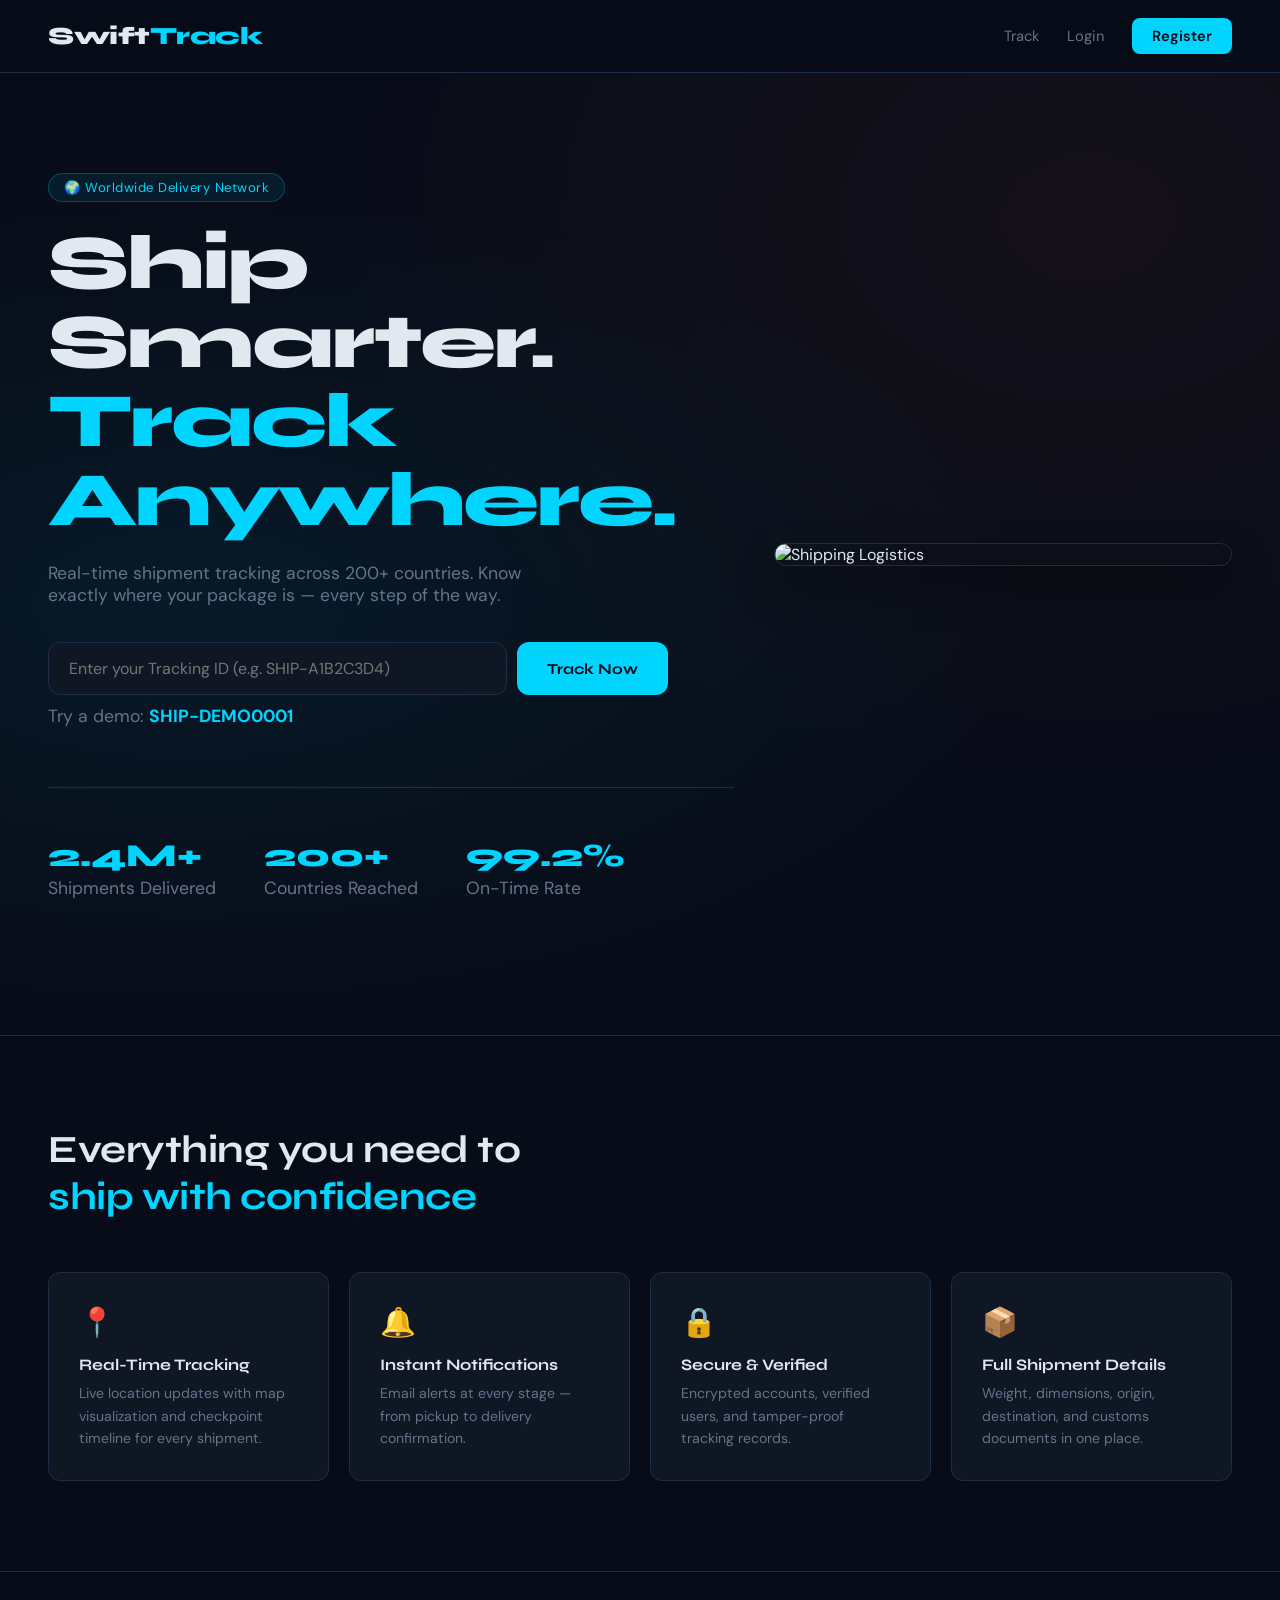
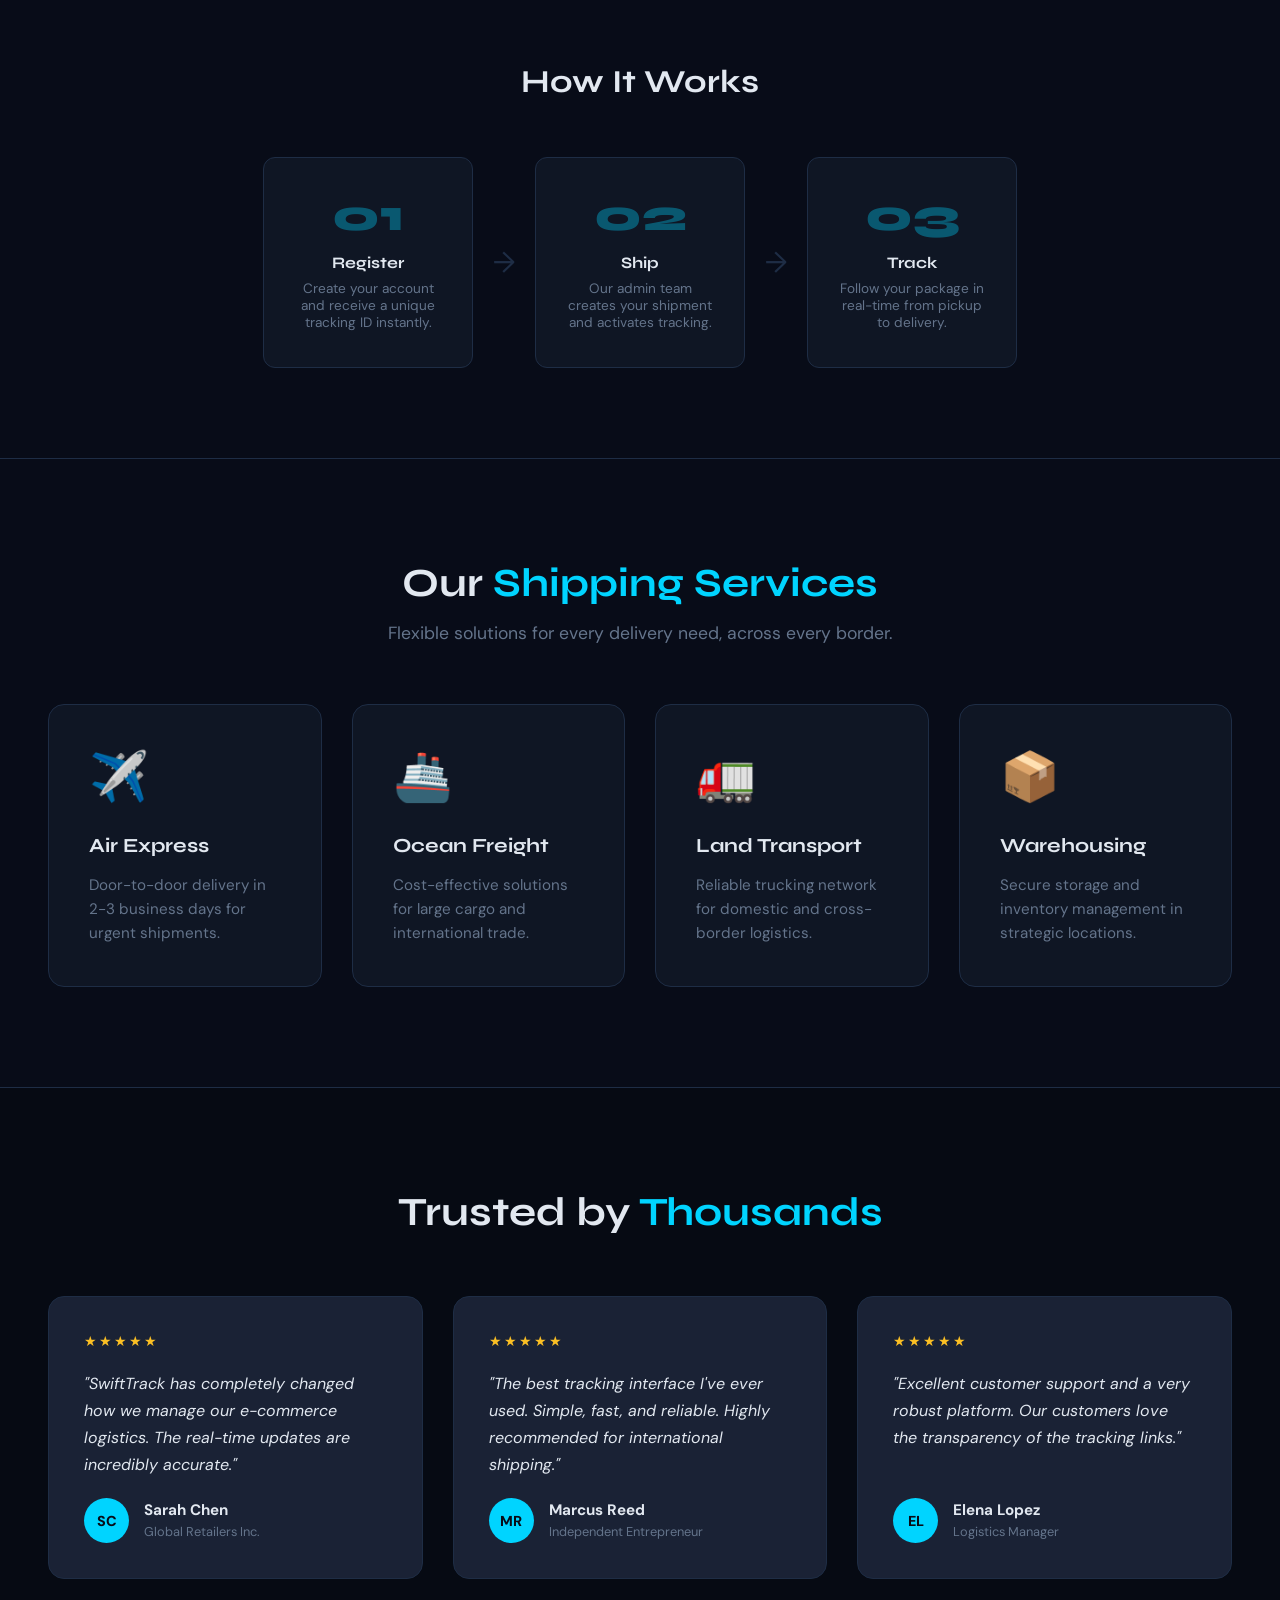
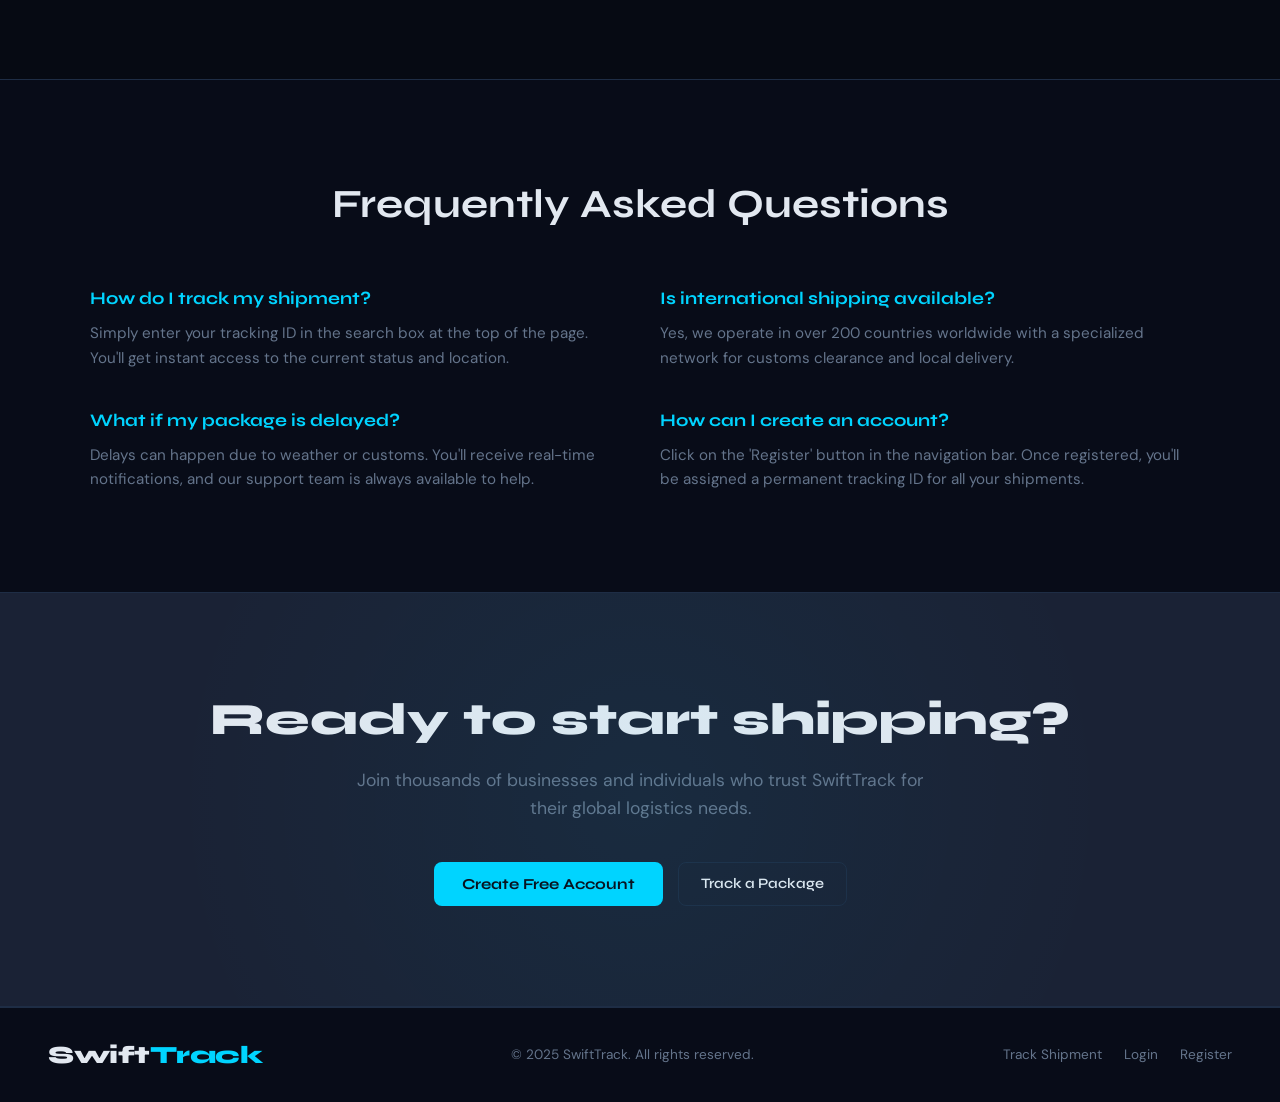
==== index.html @ 8ae48eee "first comit" ====
<!DOCTYPE html>
<html lang="en">
<head>
  <meta charset="UTF-8"/>
  <meta name="viewport" content="width=device-width, initial-scale=1.0"/>
  <title>SwiftTrack — Global Shipping</title>
  <link rel="preconnect" href="https://fonts.googleapis.com">
  <link href="https://fonts.googleapis.com/css2?family=Syne:wght@400;600;700;800&family=DM+Sans:ital,wght@0,300;0,400;0,500;1,300&display=swap" rel="stylesheet">
  <link rel="stylesheet" href="https://unpkg.com/leaflet@1.9.4/dist/leaflet.css"/>
  <!-- Application styles are kept in a separate file for easier maintenance. -->
  <link rel="stylesheet" href="css/styles.css">
</head>
<body>

<!-- ════════════════════════════════════════
     NAVBAR
════════════════════════════════════════ -->
<nav class="navbar" id="mainNav">
  <div class="logo" onclick="navigate('home')">Swift<span>Track</span></div>
  <div class="nav-links" id="navLinks">
    <a onclick="navigate('tracking')">Track</a>
    <a onclick="navigate('login')">Login</a>
    <a onclick="navigate('register')" class="btn-nav">Register</a>
  </div>
</nav>

<!-- ════════════════════════════════════════
     PAGE: HOME
════════════════════════════════════════ -->
<div class="page active" id="page-home">
  <section class="hero">
    <div class="hero-bg"></div>
    <div class="hero-container">
      <div class="hero-content reveal-left">
        <div class="hero-eyebrow">🌍 Worldwide Delivery Network</div>
        <h1>Ship Smarter.<br/><span>Track Anywhere.</span></h1>
        <p>Real-time shipment tracking across 200+ countries. Know exactly where your package is — every step of the way.</p>
        <div class="track-box">
          <input type="text" id="homeTrackInput" placeholder="Enter your Tracking ID (e.g. SHIP-A1B2C3D4)"/>
          <button onclick="homeTrack()">Track Now</button>
        </div>
        <p class="track-hint">Try a demo: <strong onclick="demoTrack()">SHIP-DEMO0001</strong></p>
        
        <div class="hero-stats reveal">
          <div class="stat"><span>2.4M+</span><p>Shipments Delivered</p></div>
          <div class="stat"><span>200+</span><p>Countries Reached</p></div>
          <div class="stat"><span>99.2%</span><p>On-Time Rate</p></div>
        </div>
      </div>
      <div class="hero-image-wrap reveal-right">
        <img src="https://images.unsplash.com/photo-1586528116311-ad8dd3c8310d?auto=format&fit=crop&q=80&w=1000" alt="Shipping Logistics" class="hero-image">
      </div>
    </div>
  </section>

  <section class="features-section">
    <h2 class="reveal">Everything you need to <span>ship with confidence</span></h2>
    <div class="features-grid">
      <div class="feature-card reveal stagger-item"><div class="feature-icon">📍</div><h3>Real-Time Tracking</h3><p>Live location updates with map visualization and checkpoint timeline for every shipment.</p></div>
      <div class="feature-card reveal stagger-item"><div class="feature-icon">🔔</div><h3>Instant Notifications</h3><p>Email alerts at every stage — from pickup to delivery confirmation.</p></div>
      <div class="feature-card reveal stagger-item"><div class="feature-icon">🔒</div><h3>Secure & Verified</h3><p>Encrypted accounts, verified users, and tamper-proof tracking records.</p></div>
      <div class="feature-card reveal stagger-item"><div class="feature-icon">📦</div><h3>Full Shipment Details</h3><p>Weight, dimensions, origin, destination, and customs documents in one place.</p></div>
    </div>
  </section>

  <section class="steps-section">
    <h2 class="reveal">How It Works</h2>
    <div class="steps">
      <div class="step reveal stagger-item"><div class="step-num">01</div><h3>Register</h3><p>Create your account and receive a unique tracking ID instantly.</p></div>
      <div class="step-arrow reveal stagger-item">→</div>
      <div class="step reveal stagger-item"><div class="step-num">02</div><h3>Ship</h3><p>Our admin team creates your shipment and activates tracking.</p></div>
      <div class="step-arrow reveal stagger-item">→</div>
      <div class="step reveal stagger-item"><div class="step-num">03</div><h3>Track</h3><p>Follow your package in real-time from pickup to delivery.</p></div>
    </div>
  </section>

  <section class="services-section">
    <div class="section-header reveal">
      <h2>Our <span>Shipping Services</span></h2>
      <p>Flexible solutions for every delivery need, across every border.</p>
    </div>
    <div class="services-grid">
      <div class="service-card reveal stagger-item">
        <div class="service-img">✈️</div>
        <h3>Air Express</h3>
        <p>Door-to-door delivery in 2-3 business days for urgent shipments.</p>
      </div>
      <div class="service-card reveal stagger-item">
        <div class="service-img">🚢</div>
        <h3>Ocean Freight</h3>
        <p>Cost-effective solutions for large cargo and international trade.</p>
      </div>
      <div class="service-card reveal stagger-item">
        <div class="service-img">🚛</div>
        <h3>Land Transport</h3>
        <p>Reliable trucking network for domestic and cross-border logistics.</p>
      </div>
      <div class="service-card reveal stagger-item">
        <div class="service-img">📦</div>
        <h3>Warehousing</h3>
        <p>Secure storage and inventory management in strategic locations.</p>
      </div>
    </div>
  </section>

  <section class="testimonials-section">
    <h2 class="reveal">Trusted by <span>Thousands</span></h2>
    <div class="testimonials-grid">
      <div class="testimonial-card reveal stagger-item">
        <div class="stars">★★★★★</div>
        <p>"SwiftTrack has completely changed how we manage our e-commerce logistics. The real-time updates are incredibly accurate."</p>
        <div class="user-info">
          <div class="user-avatar">SC</div>
          <div>
            <strong>Sarah Chen</strong>
            <span>Global Retailers Inc.</span>
          </div>
        </div>
      </div>
      <div class="testimonial-card reveal stagger-item">
        <div class="stars">★★★★★</div>
        <p>"The best tracking interface I've ever used. Simple, fast, and reliable. Highly recommended for international shipping."</p>
        <div class="user-info">
          <div class="user-avatar">MR</div>
          <div>
            <strong>Marcus Reed</strong>
            <span>Independent Entrepreneur</span>
          </div>
        </div>
      </div>
      <div class="testimonial-card reveal stagger-item">
        <div class="stars">★★★★★</div>
        <p>"Excellent customer support and a very robust platform. Our customers love the transparency of the tracking links."</p>
        <div class="user-info">
          <div class="user-avatar">EL</div>
          <div>
            <strong>Elena Lopez</strong>
            <span>Logistics Manager</span>
          </div>
        </div>
      </div>
    </div>
  </section>

  <section class="faq-section">
    <h2 class="reveal">Frequently Asked Questions</h2>
    <div class="faq-grid">
      <div class="faq-item reveal stagger-item">
        <h3>How do I track my shipment?</h3>
        <p>Simply enter your tracking ID in the search box at the top of the page. You'll get instant access to the current status and location.</p>
      </div>
      <div class="faq-item reveal stagger-item">
        <h3>Is international shipping available?</h3>
        <p>Yes, we operate in over 200 countries worldwide with a specialized network for customs clearance and local delivery.</p>
      </div>
      <div class="faq-item reveal stagger-item">
        <h3>What if my package is delayed?</h3>
        <p>Delays can happen due to weather or customs. You'll receive real-time notifications, and our support team is always available to help.</p>
      </div>
      <div class="faq-item reveal stagger-item">
        <h3>How can I create an account?</h3>
        <p>Click on the 'Register' button in the navigation bar. Once registered, you'll be assigned a permanent tracking ID for all your shipments.</p>
      </div>
    </div>
  </section>

  <section class="cta-section reveal">
    <h2>Ready to start shipping?</h2>
    <p>Join thousands of businesses and individuals who trust SwiftTrack for their global logistics needs.</p>
    <div style="display:flex; gap:15px; justify-content:center;">
      <button class="btn-primary" onclick="navigate('register')">Create Free Account</button>
      <button class="btn-outline" onclick="navigate('tracking')">Track a Package</button>
    </div>
  </section>

  <footer>
    <div class="footer-inner">
      <div class="logo">Swift<span>Track</span></div>
      <p>© 2025 SwiftTrack. All rights reserved.</p>
      <div class="footer-links">
        <a onclick="navigate('tracking')">Track Shipment</a>
        <a onclick="navigate('login')">Login</a>
        <a onclick="navigate('register')">Register</a>
      </div>
    </div>
  </footer>
</div>

<!-- ════════════════════════════════════════
     PAGE: LOGIN
════════════════════════════════════════ -->
<div class="page" id="page-login">
  <div class="auth-wrap">
    <div class="auth-card">
      <h2>Welcome Back</h2>
      <p class="auth-sub">Sign in to your SwiftTrack account</p>
      <div class="error-msg" id="loginErr"></div>
      <div class="form-group"><label>Email Address</label><input type="email" id="loginEmail" placeholder="you@example.com"/></div>
      <div class="form-group"><label>Password</label><input type="password" id="loginPass" placeholder="••••••••"/></div>
      <button class="btn-primary btn-full" id="loginBtn" onclick="doLogin()">Sign In</button>
      <div class="auth-divider">or</div>
      <p class="auth-footer">Don't have an account? <a onclick="navigate('register')">Register here</a></p>
      <p class="auth-footer" style="margin-top:8px"><a onclick="navigate('tracking')">Track without an account →</a></p>
    </div>
  </div>
</div>

<!-- ════════════════════════════════════════
     PAGE: REGISTER
════════════════════════════════════════ -->
<div class="page" id="page-register">
  <div class="auth-wrap">
    <div class="auth-card">
      <h2>Create Account</h2>
      <p class="auth-sub">Join SwiftTrack to manage your shipments</p>
      <div class="error-msg" id="regErr"></div>
      <div class="success-msg" id="regSuccess"></div>
      <div class="form-row">
        <div class="form-group"><label>Full Name</label><input type="text" id="regName" placeholder="John Doe"/></div>
        <div class="form-group"><label>Phone</label><input type="tel" id="regPhone" placeholder="+1 234 567 8900"/></div>
      </div>
      <div class="form-group"><label>Email Address</label><input type="email" id="regEmail" placeholder="you@example.com"/></div>
      <div class="form-group"><label>Shipping Address</label><input type="text" id="regAddress" placeholder="123 Main St, City, Country"/></div>
      <div class="form-row">
        <div class="form-group"><label>Password</label><input type="password" id="regPass" placeholder="••••••••"/></div>
        <div class="form-group"><label>Confirm Password</label><input type="password" id="regPass2" placeholder="••••••••"/></div>
      </div>
      <button class="btn-primary btn-full" id="regBtn" onclick="doRegister()">Create Account</button>
      <p class="auth-footer" style="margin-top:14px">Already have an account? <a onclick="navigate('login')">Sign in</a></p>
    </div>
  </div>
</div>

<!-- ════════════════════════════════════════
     PAGE: TRACKING
════════════════════════════════════════ -->
<div class="page" id="page-tracking">
  <div class="tracking-wrap">
    <h2>Track Your Shipment</h2>
    <div class="track-box" style="margin-bottom:10px">
      <input type="text" id="trackInput" placeholder="Enter Tracking ID (e.g. SHIP-A1B2C3D4)"/>
      <button onclick="doTrack()">Track</button>
    </div>
    <p class="track-hint" style="margin-bottom:36px">Enter your tracking ID above to see live shipment status.</p>

    <div id="trackResult" style="display:none">
      <div class="card" style="margin-bottom:24px">
        <div class="card-pad">
          <div class="shipment-header">
            <div>
              <p class="meta-label">Tracking ID</p>
              <h3 id="trID">—</h3>
              <span id="trPkgType" class="pkg-type-badge" style="margin-top:8px;display:none">📦 Parcel</span>
            </div>
            <div id="trStatus" class="badge badge-pending">Pending</div>
          </div>

          <!-- Status Progress -->
          <div class="status-progress">
            <div class="status-stages" id="statusStages">
              <div class="stage" id="stage-Pending"><div class="stage-icon">🕐</div><div class="stage-label">Pending</div></div>
              <div class="stage-line" id="line-1"></div>
              <div class="stage" id="stage-In Transit"><div class="stage-icon">🚢</div><div class="stage-label">In Transit</div></div>
              <div class="stage-line" id="line-2"></div>
              <div class="stage" id="stage-Out for Delivery"><div class="stage-icon">🚚</div><div class="stage-label">Out for Delivery</div></div>
              <div class="stage-line" id="line-3"></div>
              <div class="stage" id="stage-Delivered"><div class="stage-icon">✅</div><div class="stage-label">Delivered</div></div>
            </div>
          </div>

          <!-- Countdown -->
          <div class="countdown-box" id="countdownBox">
            <div>
              <p class="countdown-label">Estimated Delivery</p>
              <p id="trDeliveryDate" style="font-weight:600;margin-bottom:4px">—</p>
            </div>
            <div style="text-align:right">
              <p class="countdown-label">Time Remaining</p>
              <div class="countdown-timer" id="countdownTimer">—</div>
            </div>
          </div>

          <div class="shipment-meta">
            <div><p class="meta-label">Origin</p><p id="trOrigin">—</p></div>
            <div><p class="meta-label">Destination</p><p id="trDest">—</p></div>
            <div><p class="meta-label">Weight</p><p id="trWeight">—</p></div>
            <div><p class="meta-label">Dimensions</p><p id="trDimensions">—</p></div>
            <div><p class="meta-label">Package Type</p><p id="trPkgTypeText">—</p></div>
          </div>
        </div>
      </div>
      <div class="map-box" style="margin-bottom:24px"><div id="map"></div></div>
      <div class="card">
        <div class="section-title">Shipment Journey</div>
        <div class="card-pad"><div id="timeline" class="timeline"></div></div>
      </div>
    </div>
    <div id="trackNotFound" class="not-found" style="display:none">🔍 No shipment found. Please check the tracking ID and try again.</div>
  </div>
</div>

<!-- ════════════════════════════════
     PAGE: USER DASHBOARD
════════════════════════════════ -->
<div class="page" id="page-dashboard">
  <div class="dash-layout">
    <aside class="sidebar">
      <ul>
        <li class="active" id="dash-tab-shipments"><a onclick="showDashTab('shipments')">📦 My Shipments</a></li>
        <li id="dash-tab-profile"><a onclick="showDashTab('profile')">👤 Profile</a></li>
        <li><a onclick="navigate('tracking')">🔍 Track Package</a></li>
        <li><a onclick="doLogout()">🚪 Logout</a></li>
      </ul>
    </aside>
    <main class="dash-main">
      <div class="welcome-banner">
        <div>
          <h2 id="dashWelcome">Welcome back!</h2>
          <p>Your Tracking ID: <strong id="dashTrackID">—</strong></p>
        </div>
        <button class="btn-primary" onclick="navigate('tracking')">Track My Shipment</button>
      </div>
      <div class="dash-stats">
        <div class="stat-card"><span id="dTotal">0</span><p>Total Shipments</p></div>
        <div class="stat-card"><span id="dTransit">0</span><p>In Transit</p></div>
        <div class="stat-card"><span id="dDelivered">0</span><p>Delivered</p></div>
      </div>
      <!-- Shipments Tab -->
      <div id="dashTabShipments">
        <div class="card">
          <div class="section-title">My Shipments</div>
          <div id="dashShipments"><p class="loading-text">Loading shipments…</p></div>
        </div>
      </div>
      <!-- Profile Tab -->
      <div id="dashTabProfile" style="display:none">
        <div class="card"><div class="card-pad">
          <h3 style="font-family:'Syne',sans-serif;font-size:1.1rem;font-weight:700;margin-bottom:20px;">My Profile</h3>
          <div class="form-row">
            <div class="form-group"><label>Full Name</label><input type="text" id="profName"/></div>
            <div class="form-group"><label>Phone</label><input type="tel" id="profPhone"/></div>
          </div>
          <div class="form-group"><label>Email</label><input type="email" id="profEmail" disabled/></div>
          <div class="form-group"><label>Address</label><input type="text" id="profAddress"/></div>
          <div class="success-msg" id="profSuccess"></div>
          <button class="btn-primary" style="width:auto" onclick="saveProfile()">Save Changes</button>
        </div></div>
      </div>
    </main>
  </div>
</div>

<!-- ════════════════════════════════════════
     PAGE: ADMIN DASHBOARD
════════════════════════════════════════ -->
<div class="page" id="page-admin">
  <div class="admin-layout">
    <aside class="admin-sidebar">
      <div class="admin-brand">
        <div class="logo-text">Swift<span>Track</span></div>
        <small>Admin Panel</small>
      </div>
      <ul class="admin-nav">
        <li class="active" id="atab-overview"><a onclick="showAdminTab('overview')">📊 Overview</a></li>
        <li id="atab-users"><a onclick="showAdminTab('users')">👥 Users</a></li>
        <li id="atab-shipments"><a onclick="showAdminTab('shipments')">📦 Shipments</a></li>
        <li id="atab-create"><a onclick="showAdminTab('create')">➕ New Shipment</a></li>
        <li><a onclick="doLogout()">🚪 Logout</a></li>
      </ul>
    </aside>
    <main class="admin-main">

      <!-- Overview Tab -->
      <div id="adminTabOverview">
        <div class="admin-header">
          <div><h1>Dashboard Overview</h1><p id="adminDate"></p></div>
        </div>
        <div class="admin-stats">
          <div class="admin-stat-card"><div class="stat-ico">📦</div><div><span id="aTotal">0</span><p>Total Shipments</p></div></div>
          <div class="admin-stat-card"><div class="stat-ico">🚚</div><div><span id="aTransit">0</span><p>In Transit</p></div></div>
          <div class="admin-stat-card"><div class="stat-ico">✅</div><div><span id="aDelivered">0</span><p>Delivered</p></div></div>
          <div class="admin-stat-card"><div class="stat-ico">👥</div><div><span id="aUsers">0</span><p>Users</p></div></div>
        </div>
        <div class="card" style="margin-bottom:24px">
          <div class="section-title" style="display:flex;justify-content:space-between;align-items:center;">
            Recent Shipments <button class="btn-sm" onclick="showAdminTab('create')">+ New</button>
          </div>
          <div id="aRecentShipments"><p class="loading-text">Loading…</p></div>
        </div>
        <div class="card">
          <div class="section-title" style="display:flex;justify-content:space-between;align-items:center;">
            Recent Users <button class="btn-sm" onclick="showAdminTab('users')">View All</button>
          </div>
          <div id="aRecentUsers"><p class="loading-text">Loading…</p></div>
        </div>
      </div>

      <!-- Users Tab -->
      <div id="adminTabUsers" style="display:none">
        <div class="admin-header">
          <h1>User Management</h1>
          <input type="text" class="search-input" id="userSearch" placeholder="Search name or email…" oninput="filterUsers()"/>
        </div>
        <div class="card" id="usersTable"><p class="loading-text">Loading users…</p></div>
      </div>

      <!-- Shipments Tab -->
      <div id="adminTabShipments" style="display:none">
        <div class="admin-header">
          <h1>Shipments</h1>
          <div style="display:flex;gap:10px;flex-wrap:wrap">
            <input type="text" class="search-input" id="shipSearch" placeholder="Search tracking ID…" oninput="filterShipments()"/>
            <select class="search-input" id="shipStatusFilter" onchange="filterShipments()">
              <option value="">All Statuses</option>
              <option>Pending</option><option>In Transit</option>
              <option>Out for Delivery</option><option>Delivered</option><option>Returned</option>
            </select>
            <button class="btn-primary" onclick="showAdminTab('create')">+ New</button>
          </div>
        </div>
        <div class="card" id="shipmentsTable"><p class="loading-text">Loading…</p></div>
      </div>

      <!-- Create/Edit Shipment Tab -->
      <div id="adminTabCreate" style="display:none">
        <div class="admin-header">
          <h1 id="createTitle">New Shipment</h1>
        </div>
        <div class="success-msg" id="createSuccess"></div>
        <div class="error-msg" id="createErr"></div>
        <div class="form-card">
          <h3>Assign to User</h3>
          <div class="form-row">
            <div class="form-group">
              <label>Select User</label>
              <select id="aUserSelect" onchange="onAdminUserSelect()">
                <option value="">-- Select a user --</option>
              </select>
            </div>
            <div class="form-group">
              <label>Tracking ID</label>
              <div style="display:flex;gap:8px;align-items:flex-end">
                <input type="text" id="aTrackingID" placeholder="Auto-generate or type"/>
                <button class="btn-sm" onclick="genID()" style="flex-shrink:0;padding:12px 14px">Generate</button>
              </div>
            </div>
          </div>
          <hr/>
          <h3>Shipment Details</h3>
          <div class="form-row">
            <div class="form-group"><label>Recipient Name</label><input type="text" id="aRecipName"/></div>
            <div class="form-group"><label>Recipient Email</label><input type="email" id="aRecipEmail"/></div>
          </div>
          <div class="form-row">
            <div class="form-group"><label>Origin</label><input type="text" id="aOrigin" placeholder="e.g. Lagos, Nigeria"/></div>
            <div class="form-group"><label>Destination</label><input type="text" id="aDest" placeholder="e.g. London, UK"/></div>
          </div>
          <div class="form-row">
            <div class="form-group"><label>Weight (kg)</label><input type="number" id="aWeight"/></div>
            <div class="form-group"><label>Dimensions (L×W×H cm)</label><input type="text" id="aDimensions" placeholder="30×20×15"/></div>
            <div class="form-group">
              <label>Package Type</label>
              <select id="aPkgType">
                <option value="Parcel">📦 Parcel</option>
                <option value="Freight">🚛 Freight</option>
                <option value="Document">📄 Document</option>
              </select>
            </div>
          </div>
          <div class="form-row">
            <div class="form-group">
              <label>Status</label>
              <select id="aStatus">
                <option>Pending</option><option>In Transit</option>
                <option>Out for Delivery</option><option>Delivered</option><option>Returned</option>
              </select>
            </div>
            <div class="form-group"><label>Est. Delivery Date</label><input type="date" id="aDelivery"/></div>
          </div>
          <hr/>
          <h3>Tracking Checkpoints</h3>
          <div id="checkpoints"></div>
          <button class="btn-outline" onclick="addCheckpoint()" style="margin-bottom:16px">+ Add Checkpoint</button>
          <hr/>
          <button class="btn-primary" id="createBtn" onclick="submitShipment()" style="width:auto">Create Shipment</button>
          <input type="hidden" id="editShipID"/>
        </div>
      </div>

    </main>
  </div>
</div>

<!-- Edit User Modal -->
<div class="modal-overlay" id="editUserModal">
  <div class="modal-box">
    <h3>Edit User</h3>
    <input type="hidden" id="editUID"/>
    <div class="form-group"><label>Full Name</label><input type="text" id="editName"/></div>
    <div class="form-group"><label>Phone</label><input type="text" id="editPhone"/></div>
    <div class="form-group"><label>Address</label><input type="text" id="editAddress"/></div>
    <div class="form-group">
      <label>Status</label>
      <select id="editStatus"><option value="active">Active</option><option value="suspended">Suspended</option></select>
    </div>
    <div class="modal-actions">
      <button class="btn-primary" onclick="saveUser()">Save</button>
      <button class="btn-outline" onclick="closeModal()">Cancel</button>
    </div>
  </div>
</div>

<!-- ════════════════════════════════════════
     SCRIPTS
════════════════════════════════════════ -->
<script src="https://unpkg.com/leaflet@1.9.4/dist/leaflet.js"></script>

<!-- Firebase and application logic are loaded from separate modules. -->
<script type="module" src="js/app.js"></script>
</body>
</html>
---- css/styles.css ----
:root {
  --primary: #080c18;
  --accent: #00d4ff;
  --accent2: #ff6b35;
  --surface: #0f1624;
  --surface2: #1a2235;
  --border: #1e2d45;
  --text: #e2e8f0;
  --text-muted: #64748b;
  --success: #10b981;
  --danger: #ef4444;
  --radius: 12px;
}

* { margin: 0; padding: 0; box-sizing: border-box; }
html { scroll-behavior: smooth; }

body {
  font-family: 'DM Sans', sans-serif;
  background: var(--primary);
  color: var(--text);
  min-height: 100vh;
}

/* ── PAGE SYSTEM ── */
.page { display: none; min-height: 100vh; }
.page.active { display: block; }

/* ── NAVBAR ── */
.navbar {
  display: flex;
  justify-content: space-between;
  align-items: center;
  padding: 18px 48px;
  position: sticky; top: 0; z-index: 100;
  background: rgba(8,12,24,0.94);
  backdrop-filter: blur(16px);
  border-bottom: 1px solid var(--border);
}
.logo { font-family:'Syne',sans-serif; font-size:1.55rem; font-weight:800; color:var(--text); text-decoration:none; cursor:pointer; letter-spacing:-0.5px; }
.logo span { color: var(--accent); }
.nav-links { display:flex; gap:28px; align-items:center; }
.nav-links a { color:var(--text-muted); text-decoration:none; font-size:.92rem; transition:color .2s; cursor:pointer; }
.nav-links a:hover { color:var(--text); }
.btn-nav { background:var(--accent)!important; color:var(--primary)!important; padding:8px 20px; border-radius:8px; font-weight:600; }

/* ── BUTTONS ── */
.btn-primary {
  display:inline-block; padding:13px 28px;
  background:var(--accent); color:var(--primary);
  border:none; border-radius:8px;
  font-family:'Syne',sans-serif; font-weight:700; font-size:.95rem;
  cursor:pointer; text-decoration:none; transition:opacity .2s, transform .1s;
  text-align:center;
}
.btn-primary:hover { opacity:.85; transform:translateY(-1px); }
.btn-outline {
  display:inline-block; padding:11px 22px;
  background:transparent; color:var(--text);
  border:1px solid var(--border); border-radius:8px;
  font-family:'Syne',sans-serif; font-weight:600; font-size:.9rem;
  cursor:pointer; text-decoration:none; transition:border-color .2s;
}
.btn-outline:hover { border-color:var(--accent); color:var(--accent); }
.btn-sm {
  padding:5px 13px; font-size:.8rem;
  background:var(--surface2); color:var(--text);
  border:1px solid var(--border); border-radius:6px;
  cursor:pointer; text-decoration:none; transition:border-color .2s; white-space:nowrap;
}
.btn-sm:hover { border-color:var(--accent); }
.btn-danger { border-color:var(--danger)!important; color:var(--danger)!important; }
.btn-full { width:100%; }

/* ── FORMS ── */
.form-group { display:flex; flex-direction:column; gap:7px; margin-bottom:18px; flex:1; }
.form-group label { font-size:.82rem; font-weight:500; color:var(--text-muted); text-transform:uppercase; letter-spacing:.5px; }
.form-group input, .form-group select, .form-group textarea {
  padding:12px 16px;
  background:var(--surface2); border:1px solid var(--border);
  border-radius:8px; color:var(--text);
  font-family:'DM Sans',sans-serif; font-size:.95rem;
  outline:none; transition:border-color .2s; width:100%;
}
.form-group input:focus, .form-group select:focus { border-color:var(--accent); }
.form-row { display:flex; gap:14px; flex-wrap:wrap; }
.form-row .form-group { min-width:180px; }

/* ── TRACK BOX ── */
.track-box { display:flex; gap:10px; max-width:620px; }
.track-box input {
  flex:1; padding:15px 20px;
  background:var(--surface); border:1px solid var(--border);
  border-radius:var(--radius); color:var(--text);
  font-family:'DM Sans',sans-serif; font-size:1rem; outline:none; transition:border-color .2s;
}
.track-box input:focus { border-color:var(--accent); }
.track-box button {
  padding:15px 30px; background:var(--accent); color:var(--primary);
  border:none; border-radius:var(--radius);
  font-family:'Syne',sans-serif; font-weight:700; font-size:.95rem;
  cursor:pointer; transition:opacity .2s; white-space:nowrap;
}
.track-box button:hover { opacity:.85; }

/* ── MESSAGES ── */
.error-msg {
  padding:11px 16px; background:rgba(239,68,68,.1);
  border:1px solid rgba(239,68,68,.3); border-radius:8px;
  color:#fca5a5; font-size:.88rem; margin-bottom:18px; display:none;
}
.success-msg {
  padding:11px 16px; background:rgba(16,185,129,.1);
  border:1px solid rgba(16,185,129,.3); border-radius:8px;
  color:#6ee7b7; font-size:.88rem; margin-bottom:18px; display:none;
}

/* ── STATUS BADGES ── */
.badge {
  display:inline-block; padding:4px 12px; border-radius:999px;
  font-size:.75rem; font-weight:600; letter-spacing:.3px;
}
.badge-pending { background:rgba(245,158,11,.15); color:#fbbf24; }
.badge-transit { background:rgba(0,212,255,.12); color:var(--accent); }
.badge-delivery { background:rgba(139,92,246,.15); color:#a78bfa; }
.badge-delivered { background:rgba(16,185,129,.15); color:#6ee7b7; }
.badge-returned { background:rgba(239,68,68,.12); color:#fca5a5; }
.badge-active { background:rgba(16,185,129,.15); color:#6ee7b7; }
.badge-suspended { background:rgba(239,68,68,.12); color:#fca5a5; }

/* ── TABLE ── */
.data-table { width:100%; border-collapse:collapse; font-size:.88rem; }
.data-table th {
  text-align:left; padding:11px 16px;
  background:var(--surface2); color:var(--text-muted);
  font-size:.75rem; font-weight:600; text-transform:uppercase; letter-spacing:.5px;
  border-bottom:1px solid var(--border);
}
.data-table td { padding:13px 16px; border-bottom:1px solid var(--border); vertical-align:middle; }
.data-table tr:last-child td { border-bottom:none; }
.data-table tr:hover td { background:rgba(255,255,255,.018); }

/* ── CARDS ── */
.card {
  background:var(--surface); border:1px solid var(--border);
  border-radius:var(--radius); overflow:hidden;
}
.card-pad { padding:28px 32px; }
.section-title {
  font-family:'Syne',sans-serif; font-size:1.05rem; font-weight:700;
  padding:18px 24px; border-bottom:1px solid var(--border);
}

/* ── MODAL ── */
.modal-overlay {
  position:fixed; inset:0; background:rgba(0,0,0,.75);
  display:none; align-items:center; justify-content:center;
  z-index:1000; padding:20px;
}
.modal-overlay.open { display:flex; }
.modal-box {
  background:var(--surface); border:1px solid var(--border);
  border-radius:16px; padding:36px; width:100%; max-width:480px;
}
.modal-box h3 { font-family:'Syne',sans-serif; font-size:1.15rem; font-weight:700; margin-bottom:22px; }
.modal-actions { display:flex; gap:10px; margin-top:22px; }

/* ── LOADING ── */
.loading-text, .empty-text {
  padding:40px; text-align:center; color:var(--text-muted); font-size:.95rem;
}

/* ══════════════════════════════════════
   PAGE: HOME
══════════════════════════════════════ */
#page-home .hero {
  position:relative; min-height:92vh;
  display:flex; align-items:center;
  padding:100px 48px; overflow:hidden;
}
#page-home .hero-bg {
  position:absolute; inset:0;
  background:
    radial-gradient(ellipse at 15% 55%, rgba(0,212,255,.07) 0%, transparent 55%),
    radial-gradient(ellipse at 85% 15%, rgba(255,107,53,.05) 0%, transparent 50%);
  pointer-events:none;
}
.hero-container {

  display: grid; grid-template-columns: 1.2fr 0.8fr;
  gap: 40px; align-items: center; width: 100%;
  position: relative; z-index: 1;
}
#page-home .hero-content { max-width: none; }
.hero-image-wrap { position: relative; display: flex; justify-content: center; }
.hero-image {
  width: 100%; max-width: 500px; height: auto;
  border-radius: 24px; box-shadow: 0 20px 40px rgba(0,0,0,0.4);
  border: 1px solid var(--border);
  animation: float 6s ease-in-out infinite;
}
@keyframes float {
  0%, 100% { transform: translateY(0); }
  50% { transform: translateY(-20px); }
}

/* Scroll Animations
   Scoped to html.js-ready (added by js/app.js) so the hidden state only applies
   when the script actually booted - a JS error can never blank the page. */
html.js-ready .reveal {
  opacity: 0; transform: translateY(30px);
  transition: all 0.8s cubic-bezier(0.4, 0, 0.2, 1);
}
html.js-ready .reveal.active { opacity: 1; transform: translateY(0); }
    
html.js-ready .reveal-left {
  opacity: 0; transform: translateX(-50px);
  transition: all 0.8s cubic-bezier(0.4, 0, 0.2, 1);
}
html.js-ready .reveal-left.active { opacity: 1; transform: translateX(0); }

html.js-ready .reveal-right {
  opacity: 0; transform: translateX(50px);
  transition: all 0.8s cubic-bezier(0.4, 0, 0.2, 1);
}
html.js-ready .reveal-right.active { opacity: 1; transform: translateX(0); }

html.js-ready .stagger-item { opacity: 0; transform: translateY(20px); transition: all 0.5s ease; }
html.js-ready .stagger-item.active { opacity: 1; transform: translateY(0); }

.hero-eyebrow {
  display:inline-block; padding:5px 15px;
  background:rgba(0,212,255,.08); border:1px solid rgba(0,212,255,.25);
  border-radius:999px; font-size:.82rem; color:var(--accent);
  margin-bottom:22px; letter-spacing:.5px;
}
#page-home h1 {
  font-family:'Syne',sans-serif;
  font-size:clamp(2.8rem,6vw,5.2rem);
  font-weight:800; line-height:1.03;
  margin-bottom:22px; letter-spacing:-2px;
}
#page-home h1 span { color:var(--accent); }
#page-home .hero p { font-size:1.1rem; color:var(--text-muted); max-width:500px; margin-bottom:36px; }
.track-hint { font-size:.82rem; color:var(--text-muted); margin-top:10px; }
.track-hint strong { color:var(--accent); cursor:pointer; }
.hero-stats {
  display:flex; gap:48px; margin-top:60px;
  padding-top:48px; border-top:1px solid var(--border);
}
.hero-stats .stat span { font-family:'Syne',sans-serif; font-size:2rem; font-weight:800; color:var(--accent); display:block; }
.hero-stats .stat p { font-size:.85rem; color:var(--text-muted); margin-top:2px; }

.features-section { padding:90px 48px; border-top:1px solid var(--border); }
.features-section h2 { font-family:'Syne',sans-serif; font-size:clamp(1.7rem,3vw,2.5rem); font-weight:700; max-width:500px; margin-bottom:52px; letter-spacing:-.5px; }
.features-section h2 span { color:var(--accent); }
.features-grid { display:grid; grid-template-columns:repeat(auto-fit,minmax(230px,1fr)); gap:20px; }
.feature-card {
  padding:30px; background:var(--surface); border:1px solid var(--border);
  border-radius:var(--radius); transition:border-color .2s, transform .2s;
}
.feature-card:hover { border-color:var(--accent); transform:translateY(-2px); }
.feature-icon { font-size:1.8rem; margin-bottom:14px; }
.feature-card h3 { font-family:'Syne',sans-serif; font-size:1rem; font-weight:700; margin-bottom:8px; }
.feature-card p { color:var(--text-muted); font-size:.88rem; line-height:1.6; }

.steps-section { padding:90px 48px; border-top:1px solid var(--border); text-align:center; }
.steps-section h2 { font-family:'Syne',sans-serif; font-size:2rem; font-weight:700; margin-bottom:56px; }
.steps { display:flex; align-items:center; justify-content:center; gap:20px; flex-wrap:wrap; }
.step { background:var(--surface); border:1px solid var(--border); border-radius:var(--radius); padding:36px 28px; max-width:210px; }
.step-num { font-family:'Syne',sans-serif; font-size:2.8rem; font-weight:800; color:var(--accent); opacity:.35; line-height:1; margin-bottom:14px; }
.step h3 { font-family:'Syne',sans-serif; font-size:1rem; margin-bottom:8px; }
.step p { color:var(--text-muted); font-size:.85rem; }
.step-arrow { font-size:1.8rem; color:var(--border); }

        .cta-section {
      padding:100px 48px; background:var(--surface2);
      border-top:1px solid var(--border); border-bottom:1px solid var(--border);
      text-align:center; position: relative; overflow: hidden;
    }
    .cta-section::before {
      content: ''; position: absolute; inset: 0;
      background: radial-gradient(circle at 50% 50%, rgba(0,212,255,0.05) 0%, transparent 70%);
      pointer-events: none;
    }
    .cta-section h2 { font-family:'Syne',sans-serif; font-size:clamp(1.8rem, 4vw, 2.8rem); font-weight:800; margin-bottom:20px; }
    .cta-section p { color:var(--text-muted); font-size:1.1rem; max-width:600px; margin:0 auto 40px; line-height: 1.6; }

    /* Services Section */
    .services-section { padding: 100px 48px; border-top: 1px solid var(--border); }
    .services-section .section-header { text-align: center; margin-bottom: 60px; }
    .services-section .section-header h2 { font-family: 'Syne', sans-serif; font-size: 2.5rem; margin-bottom: 15px; }
    .services-section .section-header h2 span { color: var(--accent); }
    .services-section .section-header p { color: var(--text-muted); font-size: 1.1rem; }
    .services-grid { display: grid; grid-template-columns: repeat(auto-fit, minmax(250px, 1fr)); gap: 30px; }
    .service-card {
      background: var(--surface); border: 1px solid var(--border); border-radius: 16px;
      padding: 40px; transition: all 0.3s ease;
    }
    .service-card:hover { border-color: var(--accent); transform: translateY(-5px); box-shadow: 0 10px 30px rgba(0,0,0,0.2); }
    .service-img { font-size: 3rem; margin-bottom: 25px; }
    .service-card h3 { font-family: 'Syne', sans-serif; font-size: 1.25rem; margin-bottom: 15px; }
    .service-card p { color: var(--text-muted); line-height: 1.6; font-size: 0.95rem; }

    /* Testimonials Section */
    .testimonials-section { padding: 100px 48px; border-top: 1px solid var(--border); background: rgba(0,0,0,0.2); }
    .testimonials-section h2 { font-family: 'Syne', sans-serif; font-size: 2.5rem; text-align: center; margin-bottom: 60px; }
    .testimonials-section h2 span { color: var(--accent); }
    .testimonials-grid { display: grid; grid-template-columns: repeat(auto-fit, minmax(300px, 1fr)); gap: 30px; }
    .testimonial-card {
      background: var(--surface2); border: 1px solid var(--border); border-radius: 16px;
      padding: 35px; display: flex; flex-direction: column; gap: 20px;
    }
    .stars { color: #fbbf24; font-size: 0.9rem; letter-spacing: 2px; }
    .testimonial-card p { font-style: italic; color: var(--text); line-height: 1.7; font-size: 1rem; }
    .user-info { display: flex; align-items: center; gap: 15px; margin-top: auto; }
    .user-avatar {
      width: 45px; height: 45px; border-radius: 50%; background: var(--accent);
      display: flex; align-items: center; justify-content: center;
      color: var(--primary); font-weight: 800; font-size: 0.9rem;
    }
    .user-info strong { display: block; font-size: 0.95rem; color: var(--text); }
    .user-info span { font-size: 0.8rem; color: var(--text-muted); }

    /* FAQ Section */
    .faq-section { padding: 100px 48px; border-top: 1px solid var(--border); }
    .faq-section h2 { font-family: 'Syne', sans-serif; font-size: 2.5rem; text-align: center; margin-bottom: 60px; }
    .faq-grid { display: grid; grid-template-columns: repeat(auto-fit, minmax(400px, 1fr)); gap: 40px; max-width: 1100px; margin: 0 auto; }
    .faq-item h3 { font-family: 'Syne', sans-serif; font-size: 1.1rem; margin-bottom: 12px; color: var(--accent); }
    .faq-item p { color: var(--text-muted); line-height: 1.6; font-size: 0.95rem; }

/* ══════════════════════════════════════
   PAGE: AUTH (login / register)
══════════════════════════════════════ */
.auth-wrap {
  min-height:calc(100vh - 73px);
  display:flex; align-items:center; justify-content:center; padding:40px 20px;
}
.auth-card {
  width:100%; max-width:500px;
  background:var(--surface); border:1px solid var(--border);
  border-radius:16px; padding:44px;
}
.auth-card h2 { font-family:'Syne',sans-serif; font-size:1.75rem; font-weight:700; margin-bottom:5px; }
.auth-sub { color:var(--text-muted); font-size:.92rem; margin-bottom:28px; }
.auth-footer { text-align:center; color:var(--text-muted); font-size:.88rem; margin-top:14px; }
.auth-footer a { color:var(--accent); text-decoration:none; cursor:pointer; }
.auth-footer a:hover { text-decoration:underline; }
.auth-divider { text-align:center; color:var(--text-muted); margin:16px 0; font-size:.85rem; }

/* ══════════════════════════════════════
   PAGE: TRACKING
══════════════════════════════════════ */
.tracking-wrap { max-width:1000px; margin:0 auto; padding:56px 48px; }
.tracking-wrap h2 { font-family:'Syne',sans-serif; font-size:1.8rem; font-weight:700; margin-bottom:28px; }
.shipment-header { display:flex; justify-content:space-between; align-items:flex-start; margin-bottom:24px; flex-wrap:wrap; gap:16px; }
.shipment-header h3 { font-family:'Syne',sans-serif; font-size:1.3rem; font-weight:700; color:var(--accent); }
.meta-label { font-size:.75rem; color:var(--text-muted); text-transform:uppercase; letter-spacing:.5px; margin-bottom:4px; }
.shipment-meta { display:grid; grid-template-columns:repeat(auto-fit,minmax(140px,1fr)); gap:20px; }
.map-box { background:var(--surface); border:1px solid var(--border); border-radius:var(--radius); overflow:hidden; height:340px; margin-bottom:28px; }
#map { height:100%; width:100%; }

/* Status Progress Bar */
.status-progress { margin-bottom:28px; }
.status-stages {
  display:flex; align-items:center; justify-content:space-between;
  position:relative; padding:0 8px;
}
.status-stages::before {
  content:''; position:absolute; top:22px; left:8%; right:8%;
  height:3px; background:var(--border); z-index:0;
}
.stage {
  display:flex; flex-direction:column; align-items:center; gap:8px;
  position:relative; z-index:1; flex:1;
}
.stage-icon {
  width:44px; height:44px; border-radius:50%;
  display:flex; align-items:center; justify-content:center;
  font-size:1.1rem; border:2px solid var(--border);
  background:var(--surface2); transition:all .3s;
}
.stage-label { font-size:.72rem; color:var(--text-muted); text-align:center; font-weight:500; }
.stage.done .stage-icon { background:rgba(0,212,255,.15); border-color:var(--accent); }
.stage.done .stage-label { color:var(--accent); }
.stage.current .stage-icon { background:var(--accent); border-color:var(--accent); box-shadow:0 0 16px rgba(0,212,255,.4); }
.stage.current .stage-label { color:var(--accent); font-weight:700; }
.stage-line { flex:1; height:3px; background:var(--border); margin-top:-22px; z-index:0; transition:background .3s; }
.stage-line.done { background:var(--accent); }

/* Countdown Timer */
.countdown-box {
  background:linear-gradient(135deg,rgba(0,212,255,.08),rgba(255,107,53,.05));
  border:1px solid rgba(0,212,255,.2); border-radius:var(--radius);
  padding:20px 28px; margin-bottom:24px;
  display:flex; align-items:center; justify-content:space-between; flex-wrap:wrap; gap:14px;
}
.countdown-label { font-size:.8rem; color:var(--text-muted); text-transform:uppercase; letter-spacing:.5px; margin-bottom:4px; }
.countdown-timer { font-family:'Syne',sans-serif; font-size:1.5rem; font-weight:800; color:var(--accent); letter-spacing:2px; }
.countdown-delivered { font-family:'Syne',sans-serif; font-size:1.1rem; font-weight:700; color:#6ee7b7; }
.pkg-type-badge {
  display:inline-flex; align-items:center; gap:6px;
  padding:6px 14px; border-radius:8px; font-size:.8rem; font-weight:600;
  background:rgba(139,92,246,.12); border:1px solid rgba(139,92,246,.25); color:#a78bfa;
}

/* Timeline */
.timeline { position:relative; padding-left:30px; }
.timeline::before { content:''; position:absolute; left:7px; top:0; bottom:0; width:2px; background:var(--border); }
.timeline-item { position:relative; margin-bottom:28px; }
.tl-dot {
  position:absolute; left:-27px; top:3px; width:13px; height:13px;
  border-radius:50%; background:var(--border); border:2px solid var(--surface);
  transition:background .3s;
}
.timeline-item.tl-active .tl-dot { background:var(--accent); box-shadow:0 0 8px rgba(0,212,255,.5); }
.timeline-item.tl-done .tl-dot { background:rgba(0,212,255,.4); }
.tl-status { font-weight:600; font-size:.92rem; margin-bottom:3px; }
.tl-loc { font-size:.85rem; color:var(--text-muted); }
.tl-time { font-size:.78rem; color:var(--text-muted); margin-top:3px; }
.not-found { text-align:center; padding:60px; color:var(--text-muted); font-size:1rem; }

/* ══════════════════════════════════════
   PAGE: USER DASHBOARD
══════════════════════════════════════ */
.dash-layout { display:flex; min-height:calc(100vh - 73px); }
.sidebar {
  width:230px; background:var(--surface); border-right:1px solid var(--border);
  padding:28px 0; flex-shrink:0;
}
.sidebar ul { list-style:none; }
.sidebar li a {
  display:block; padding:13px 26px; color:var(--text-muted);
  text-decoration:none; font-size:.9rem; cursor:pointer;
  transition:all .2s; border-left:3px solid transparent;
}
.sidebar li a:hover { color:var(--text); background:var(--surface2); }
.sidebar li.active a { color:var(--accent); border-left-color:var(--accent); background:rgba(0,212,255,.05); }
.dash-main { flex:1; padding:36px 44px; overflow-y:auto; }
.welcome-banner {
  display:flex; justify-content:space-between; align-items:center;
  background:linear-gradient(135deg,rgba(0,212,255,.07) 0%,rgba(255,107,53,.04) 100%);
  border:1px solid rgba(0,212,255,.18); border-radius:var(--radius);
  padding:28px 32px; margin-bottom:28px; flex-wrap:wrap; gap:16px;
}
.welcome-banner h2 { font-family:'Syne',sans-serif; font-size:1.4rem; font-weight:700; margin-bottom:5px; }
.welcome-banner p { color:var(--text-muted); font-size:.88rem; }
.welcome-banner p strong { color:var(--accent); }
.welcome-banner .btn-primary { width:auto; }
.dash-stats { display:grid; grid-template-columns:repeat(3,1fr); gap:18px; margin-bottom:28px; }
.stat-card { background:var(--surface); border:1px solid var(--border); border-radius:var(--radius); padding:24px; text-align:center; }
.stat-card span { font-family:'Syne',sans-serif; font-size:2.2rem; font-weight:800; color:var(--accent); display:block; }
.stat-card p { color:var(--text-muted); font-size:.82rem; margin-top:3px; }

/* ══════════════════════════════════════
   PAGE: ADMIN
══════════════════════════════════════ */
.admin-layout { display:flex; min-height:100vh; }
.admin-sidebar {
  width:250px; background:var(--surface); border-right:1px solid var(--border);
  padding:0; flex-shrink:0; position:sticky; top:0; height:100vh; overflow-y:auto;
}
.admin-brand {
  padding:24px 26px 22px; border-bottom:1px solid var(--border);
}
.admin-brand .logo-text { font-family:'Syne',sans-serif; font-size:1.3rem; font-weight:800; }
.admin-brand .logo-text span { color:var(--accent); }
.admin-brand small { display:block; font-size:.65rem; font-weight:600; color:var(--accent2); letter-spacing:2px; text-transform:uppercase; margin-top:2px; }
.admin-nav { list-style:none; padding:14px 0; }
.admin-nav li a {
  display:flex; align-items:center; gap:10px;
  padding:13px 26px; color:var(--text-muted);
  text-decoration:none; font-size:.88rem; cursor:pointer;
  transition:all .2s; border-left:3px solid transparent;
}
.admin-nav li a:hover { color:var(--text); background:var(--surface2); }
.admin-nav li.active a { color:var(--accent); border-left-color:var(--accent); background:rgba(0,212,255,.05); }
.admin-main { flex:1; padding:36px 44px; overflow-y:auto; min-width:0; }
.admin-header { display:flex; justify-content:space-between; align-items:center; margin-bottom:32px; flex-wrap:wrap; gap:14px; }
.admin-header h1 { font-family:'Syne',sans-serif; font-size:1.7rem; font-weight:700; }
.admin-header p { color:var(--text-muted); font-size:.85rem; }
.admin-stats { display:grid; grid-template-columns:repeat(4,1fr); gap:18px; margin-bottom:32px; }
.admin-stat-card {
  background:var(--surface); border:1px solid var(--border);
  border-radius:var(--radius); padding:24px;
  display:flex; align-items:center; gap:18px; transition:border-color .2s;
}
.admin-stat-card:hover { border-color:var(--accent); }
.stat-ico { font-size:1.8rem; }
.admin-stat-card span { font-family:'Syne',sans-serif; font-size:1.9rem; font-weight:800; color:var(--accent); display:block; }
.admin-stat-card p { color:var(--text-muted); font-size:.8rem; margin-top:3px; }
.search-input {
  padding:9px 15px; background:var(--surface2); border:1px solid var(--border);
  border-radius:8px; color:var(--text); font-family:'DM Sans',sans-serif;
  font-size:.88rem; outline:none; min-width:200px;
}
.search-input:focus { border-color:var(--accent); }
.form-card {
  background:var(--surface); border:1px solid var(--border);
  border-radius:var(--radius); padding:36px;
}
.form-card h3 { font-family:'Syne',sans-serif; font-size:.8rem; font-weight:700; color:var(--text-muted); text-transform:uppercase; letter-spacing:1px; margin-bottom:18px; }
.form-card hr { border:none; border-top:1px solid var(--border); margin:26px 0; }
.checkpoint-row { background:var(--surface2); border:1px solid var(--border); border-radius:8px; padding:14px; margin-bottom:10px; align-items:flex-end; }

/* ══════════════════════════════════════
   FOOTER
══════════════════════════════════════ */
footer { border-top:1px solid var(--border); padding:32px 48px; }
.footer-inner { display:flex; align-items:center; justify-content:space-between; flex-wrap:wrap; gap:14px; }
.footer-inner p { color:var(--text-muted); font-size:.85rem; }
.footer-links { display:flex; gap:22px; }
.footer-links a { color:var(--text-muted); text-decoration:none; font-size:.85rem; cursor:pointer; }
.footer-links a:hover { color:var(--text); }

/* ══════════════════════════════════════
   RESPONSIVE
══════════════════════════════════════ */
@media(max-width:768px){
  .navbar { padding:14px 20px; }
  #page-home .hero { padding:80px 20px 60px; }
  .hero-container { grid-template-columns: 1fr; text-align: center; }
  .hero-image-wrap { order: -1; margin-bottom: 40px; }
  .hero-stats { justify-content: center; gap:30px; }
  .track-box { margin: 0 auto; }
  .features-section, .steps-section, .services-section, .testimonials-section, .faq-section, .cta-section { padding: 60px 20px; }

  .faq-grid { grid-template-columns: 1fr; }

  .track-box { flex-direction:column; }
  .tracking-wrap { padding:36px 20px; }
  .dash-layout { flex-direction:column; }
  .sidebar { width:100%; border-right:none; border-bottom:1px solid var(--border); padding:12px 0; }
  .dash-main { padding:22px 18px; }
  .dash-stats { grid-template-columns:repeat(2,1fr); }
  .admin-layout { flex-direction:column; }
  .admin-sidebar { width:100%; height:auto; position:static; }
  .admin-main { padding:22px 18px; }
  .admin-stats { grid-template-columns:repeat(2,1fr); }
  .auth-card { padding:28px 22px; }
  footer { padding:24px 20px; }
}
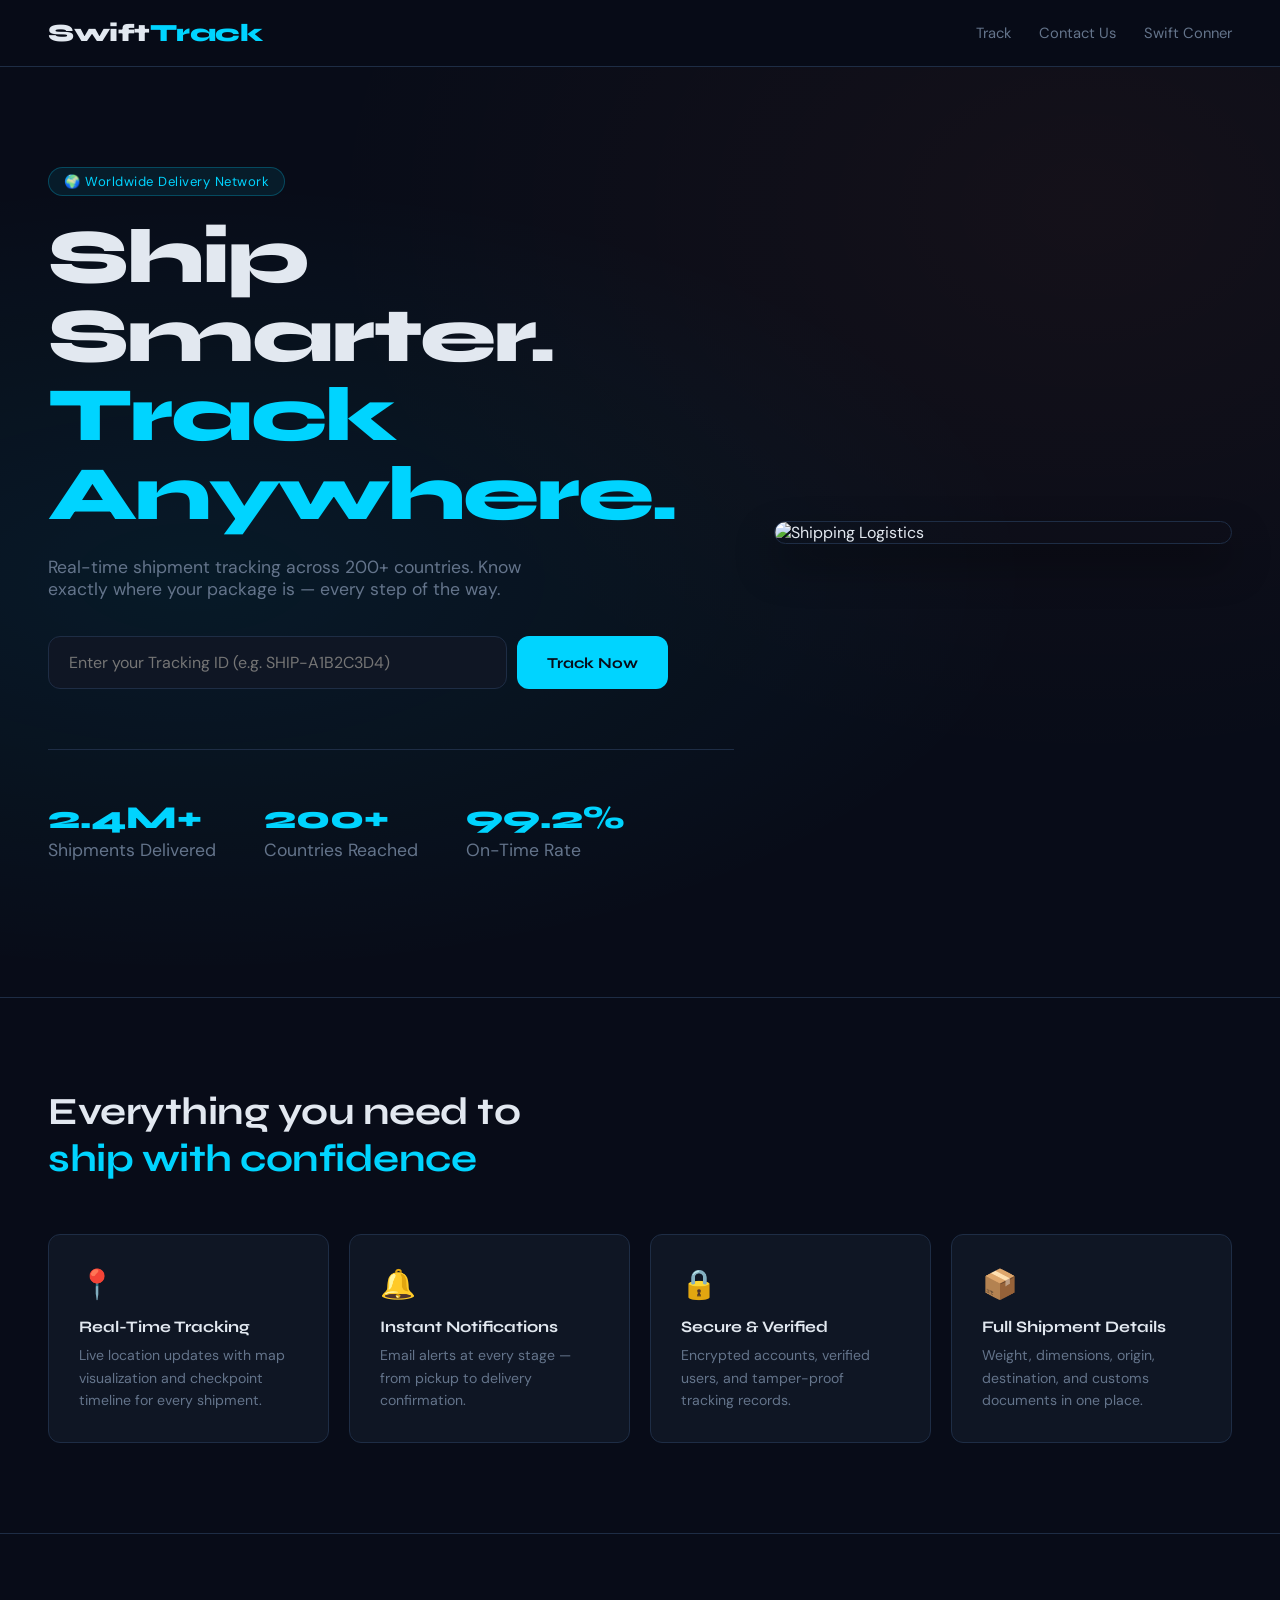
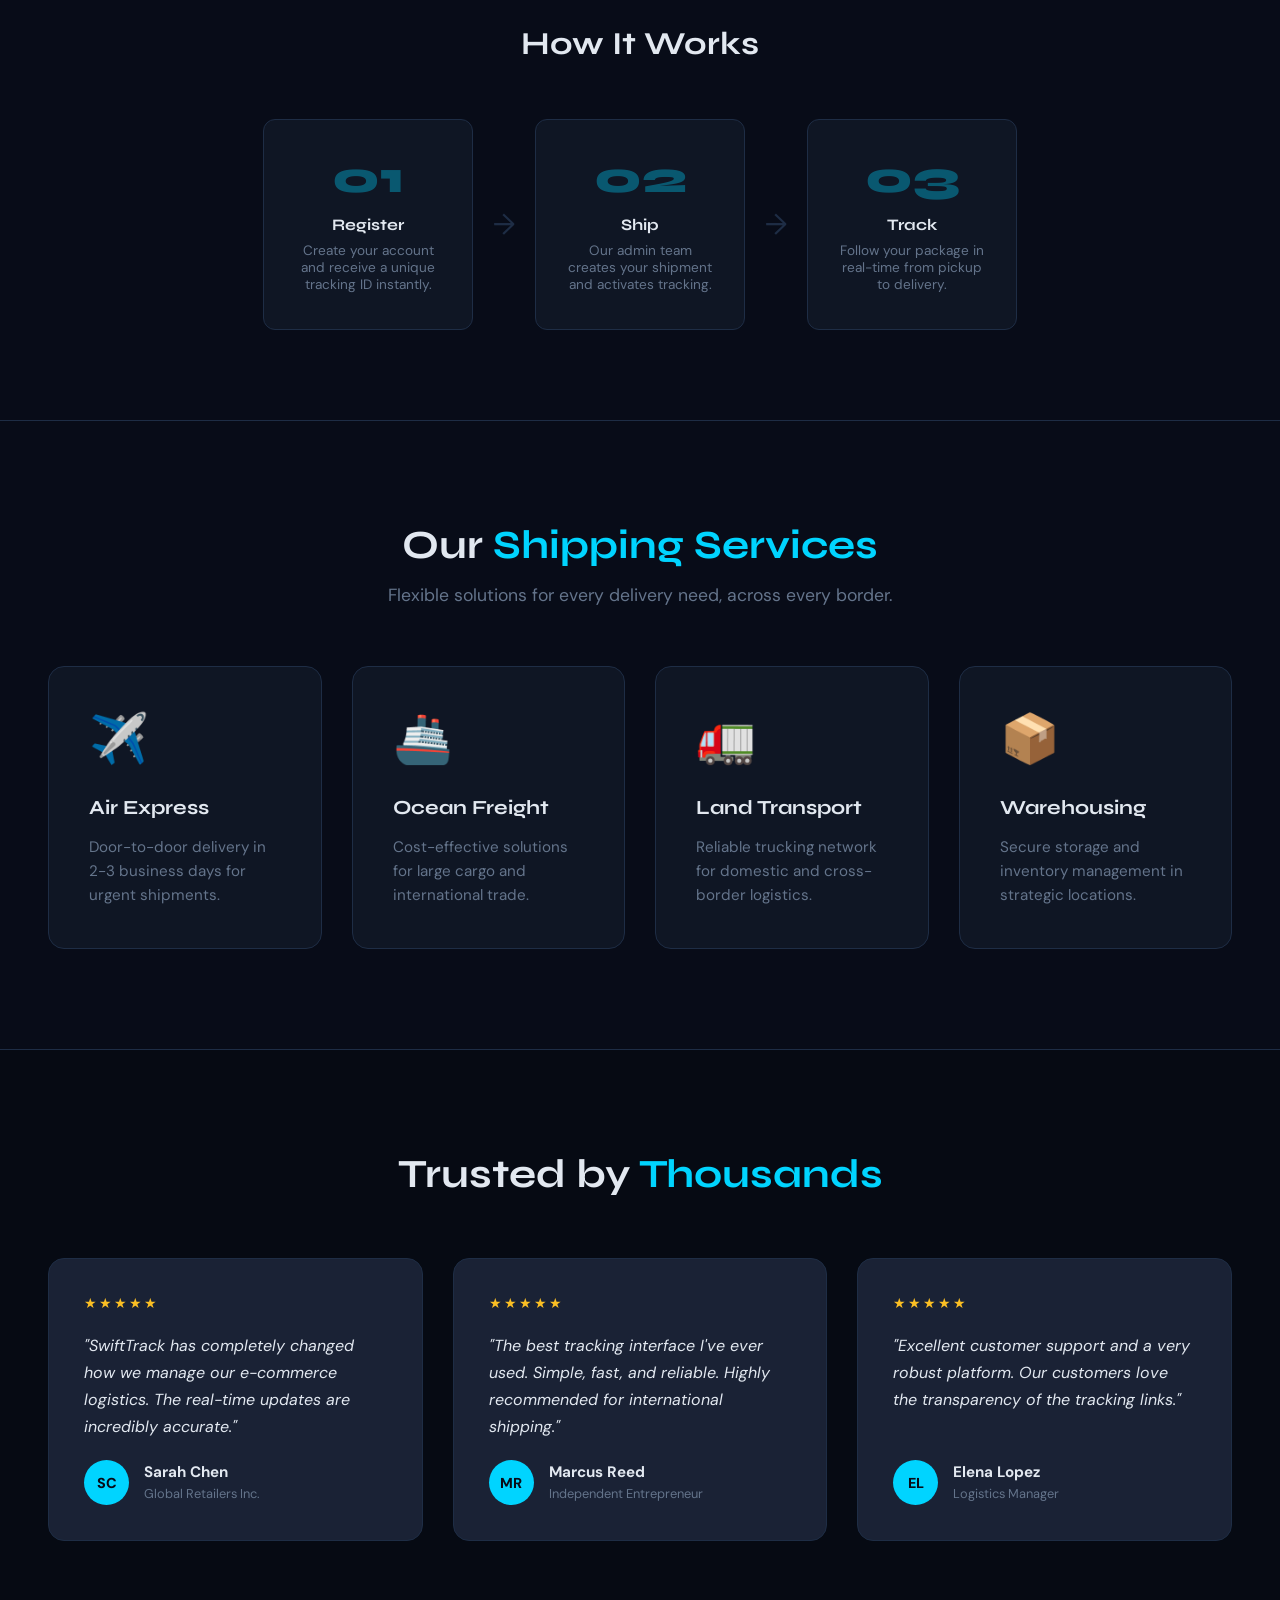
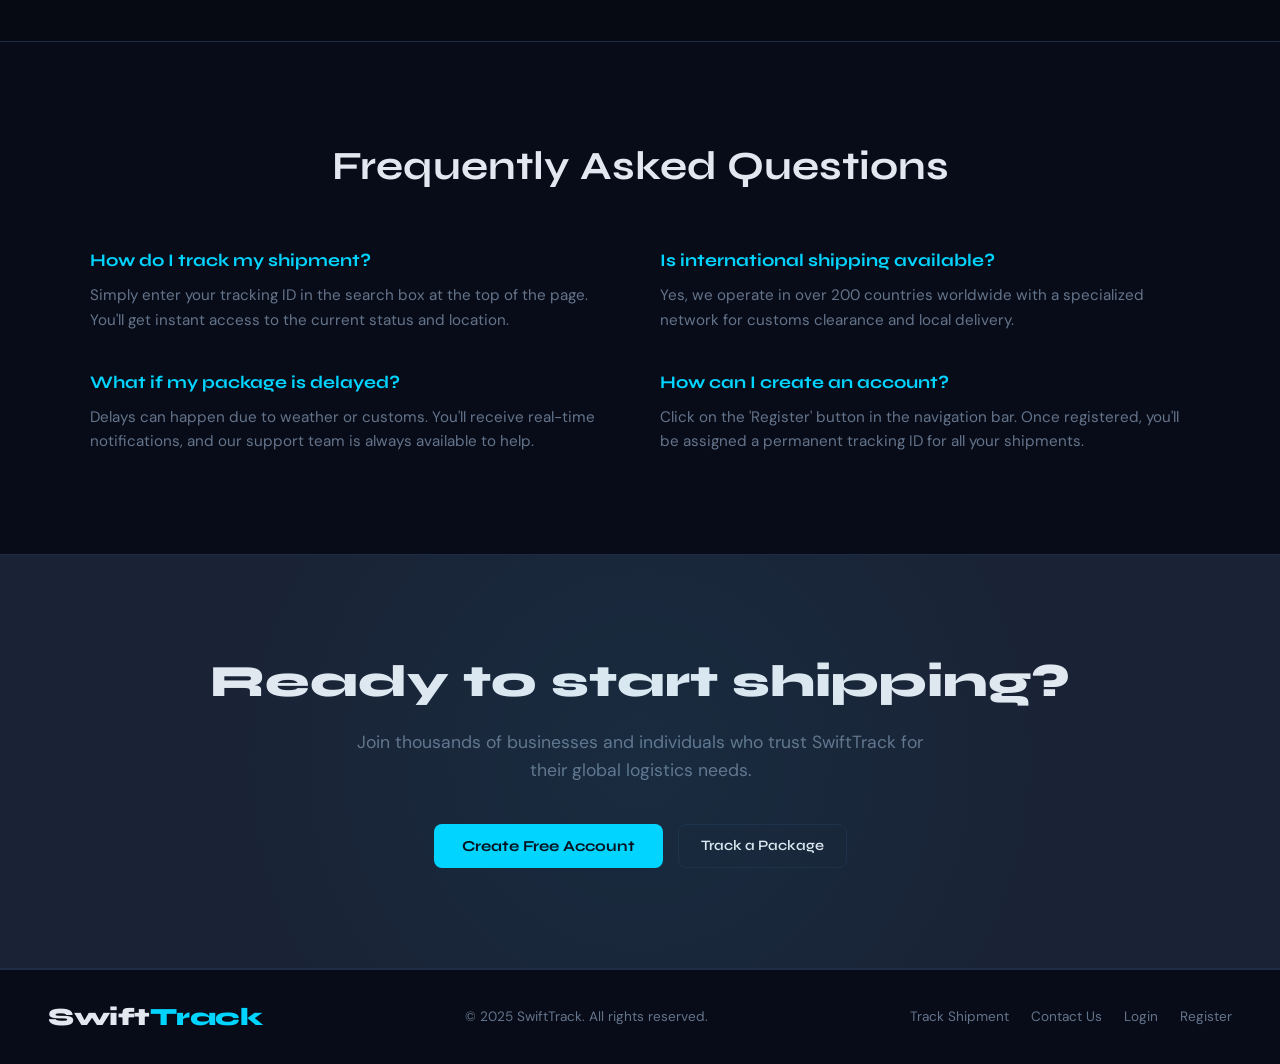
==== commit 3633df7a: "updated with "contact Us" page" ====
--- a/index.html
+++ b/index.html
@@ -19,8 +19,9 @@
   <div class="logo" onclick="navigate('home')">Swift<span>Track</span></div>
   <div class="nav-links" id="navLinks">
     <a onclick="navigate('tracking')">Track</a>
-    <a onclick="navigate('login')">Login</a>
-    <a onclick="navigate('register')" class="btn-nav">Register</a>
+    <a onclick="navigate('contact')">Contact Us</a>
+    <a onclick="navigate('login')"> Swift Conner</a>
+    <!-- <a onclick="navigate('register')" class="btn-nav">Register</a> -->
   </div>
 </nav>
 
@@ -39,7 +40,7 @@
           <input type="text" id="homeTrackInput" placeholder="Enter your Tracking ID (e.g. SHIP-A1B2C3D4)"/>
           <button onclick="homeTrack()">Track Now</button>
         </div>
-        <p class="track-hint">Try a demo: <strong onclick="demoTrack()">SHIP-DEMO0001</strong></p>
+        <!-- <p class="track-hint">Try a demo: <strong onclick="demoTrack()">SHIP-DEMO0001</strong></p> -->
         
         <div class="hero-stats reveal">
           <div class="stat"><span>2.4M+</span><p>Shipments Delivered</p></div>
@@ -179,6 +180,7 @@
       <p>© 2025 SwiftTrack. All rights reserved.</p>
       <div class="footer-links">
         <a onclick="navigate('tracking')">Track Shipment</a>
+        <a onclick="navigate('contact')">Contact Us</a>
         <a onclick="navigate('login')">Login</a>
         <a onclick="navigate('register')">Register</a>
       </div>
@@ -189,6 +191,76 @@
 <!-- ════════════════════════════════════════
      PAGE: LOGIN
 ════════════════════════════════════════ -->
+<!-- ════════════════════════════════════════
+     PAGE: CONTACT
+════════════════════════════════════════ -->
+<div class="page" id="page-contact">
+  <div class="tracking-wrap">
+    <h2>Contact Us</h2>
+    <p class="contact-sub">Questions about a shipment, our services, or a partnership? Send us a message and our support team will get back to you.</p>
+
+    <div class="contact-grid">
+      <!-- Contact details -->
+      <div class="card reveal">
+        <div class="section-title">Get in Touch</div>
+        <div class="card-pad">
+          <div class="contact-item">
+            <div class="contact-ico">✉️</div>
+            <div>
+              <p class="contact-label">Email</p>
+              <a class="contact-value" id="contactEmail" href="mailto:admin@admin.com">admin@admin.com</a>
+            </div>
+          </div>
+          <div class="contact-item">
+            <div class="contact-ico">🌍</div>
+            <div>
+              <p class="contact-label">Coverage</p>
+              <p class="contact-value">200+ countries served worldwide</p>
+            </div>
+          </div>
+          <div class="contact-item">
+            <div class="contact-ico">📦</div>
+            <div>
+              <p class="contact-label">Tracking Help</p>
+              <p class="contact-value"><a class="contact-link" onclick="navigate('tracking')">Track a shipment →</a></p>
+            </div>
+          </div>
+          <!-- Want to show a phone number or office address? Copy this row and edit it:
+          <div class="contact-item">
+            <div class="contact-ico">📞</div>
+            <div>
+              <p class="contact-label">Phone</p>
+              <p class="contact-value">+1 555 010 0000</p>
+            </div>
+          </div>
+          -->
+          <p class="contact-note">Your details are only used to reply to your enquiry.</p>
+        </div>
+      </div>
+
+      <!-- Contact form -->
+      <div class="card reveal">
+        <div class="section-title">Send a Message</div>
+        <div class="card-pad">
+          <div class="success-msg" id="contactSuccess"></div>
+          <div class="error-msg" id="contactErr"></div>
+          <div class="form-row">
+            <div class="form-group"><label>Full Name</label><input type="text" id="cName" placeholder="Jane Doe"/></div>
+            <div class="form-group"><label>Email</label><input type="email" id="cEmail" placeholder="you@example.com"/></div>
+          </div>
+          <div class="form-row">
+            <div class="form-group"><label>Tracking ID (optional)</label><input type="text" id="cTracking" placeholder="SHIP-A1B2C3D4"/></div>
+            <div class="form-group"><label>Subject</label><input type="text" id="cSubject" placeholder="e.g. Delivery question"/></div>
+          </div>
+          <div class="form-group"><label>Message</label><textarea id="cMessage" rows="5" placeholder="How can we help?"></textarea></div>
+          <button class="btn-primary btn-full" id="contactBtn" onclick="submitContact()">Send Message</button>
+          <p class="auth-footer">Prefer email? <a id="contactMailto" href="mailto:admin@admin.com">admin@admin.com</a></p>
+        </div>
+      </div>
+    </div>
+  </div>
+</div>
+
 <div class="page" id="page-login">
   <div class="auth-wrap">
     <div class="auth-card">
--- a/css/styles.css
+++ b/css/styles.css
@@ -349,6 +349,22 @@
 .auth-divider { text-align:center; color:var(--text-muted); margin:16px 0; font-size:.85rem; }
 
 /* ══════════════════════════════════════
+   PAGE: CONTACT
+══════════════════════════════════════ */
+.contact-sub { color:var(--text-muted); font-size:.95rem; line-height:1.7; max-width:620px; margin:-14px 0 34px; }
+.contact-grid { display:grid; grid-template-columns:minmax(280px,1fr) minmax(320px,1.35fr); gap:22px; align-items:start; }
+.contact-item { display:flex; gap:14px; align-items:flex-start; padding:16px 0; border-bottom:1px solid var(--border); }
+.contact-item:first-child { padding-top:0; }
+.contact-item:last-child { border-bottom:none; padding-bottom:0; }
+.contact-ico { font-size:1.35rem; line-height:1.2; }
+.contact-label { font-size:.75rem; color:var(--text-muted); text-transform:uppercase; letter-spacing:.6px; margin-bottom:4px; }
+.contact-value { color:var(--text); font-size:.95rem; line-height:1.5; }
+a.contact-value, .contact-link { color:var(--accent); text-decoration:none; cursor:pointer; }
+a.contact-value:hover, .contact-link:hover { text-decoration:underline; }
+.contact-note { color:var(--text-muted); font-size:.82rem; line-height:1.6; margin-top:20px; }
+
+
+/* ══════════════════════════════════════
    PAGE: TRACKING
 ══════════════════════════════════════ */
 .tracking-wrap { max-width:1000px; margin:0 auto; padding:56px 48px; }
@@ -538,5 +554,6 @@
   .admin-main { padding:22px 18px; }
   .admin-stats { grid-template-columns:repeat(2,1fr); }
   .auth-card { padding:28px 22px; }
+  .contact-grid { grid-template-columns:1fr; }
   footer { padding:24px 20px; }
 }
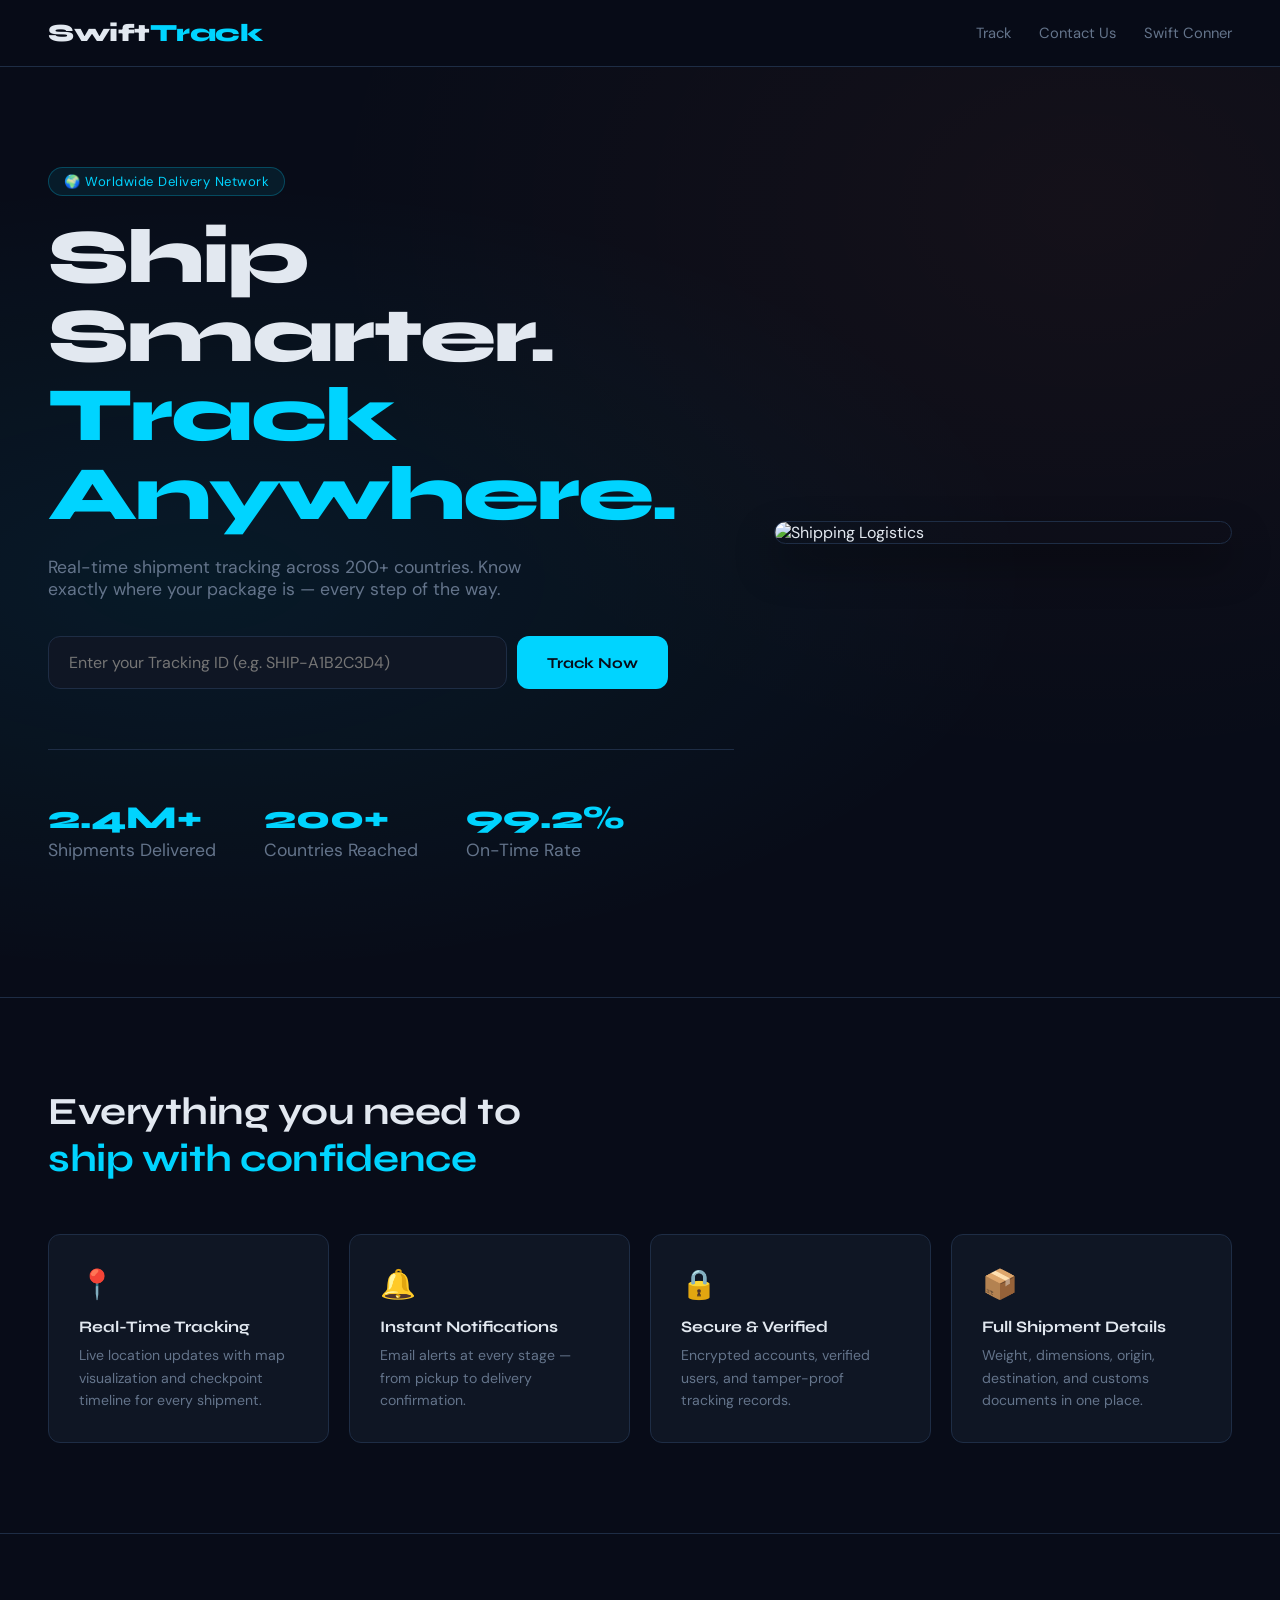
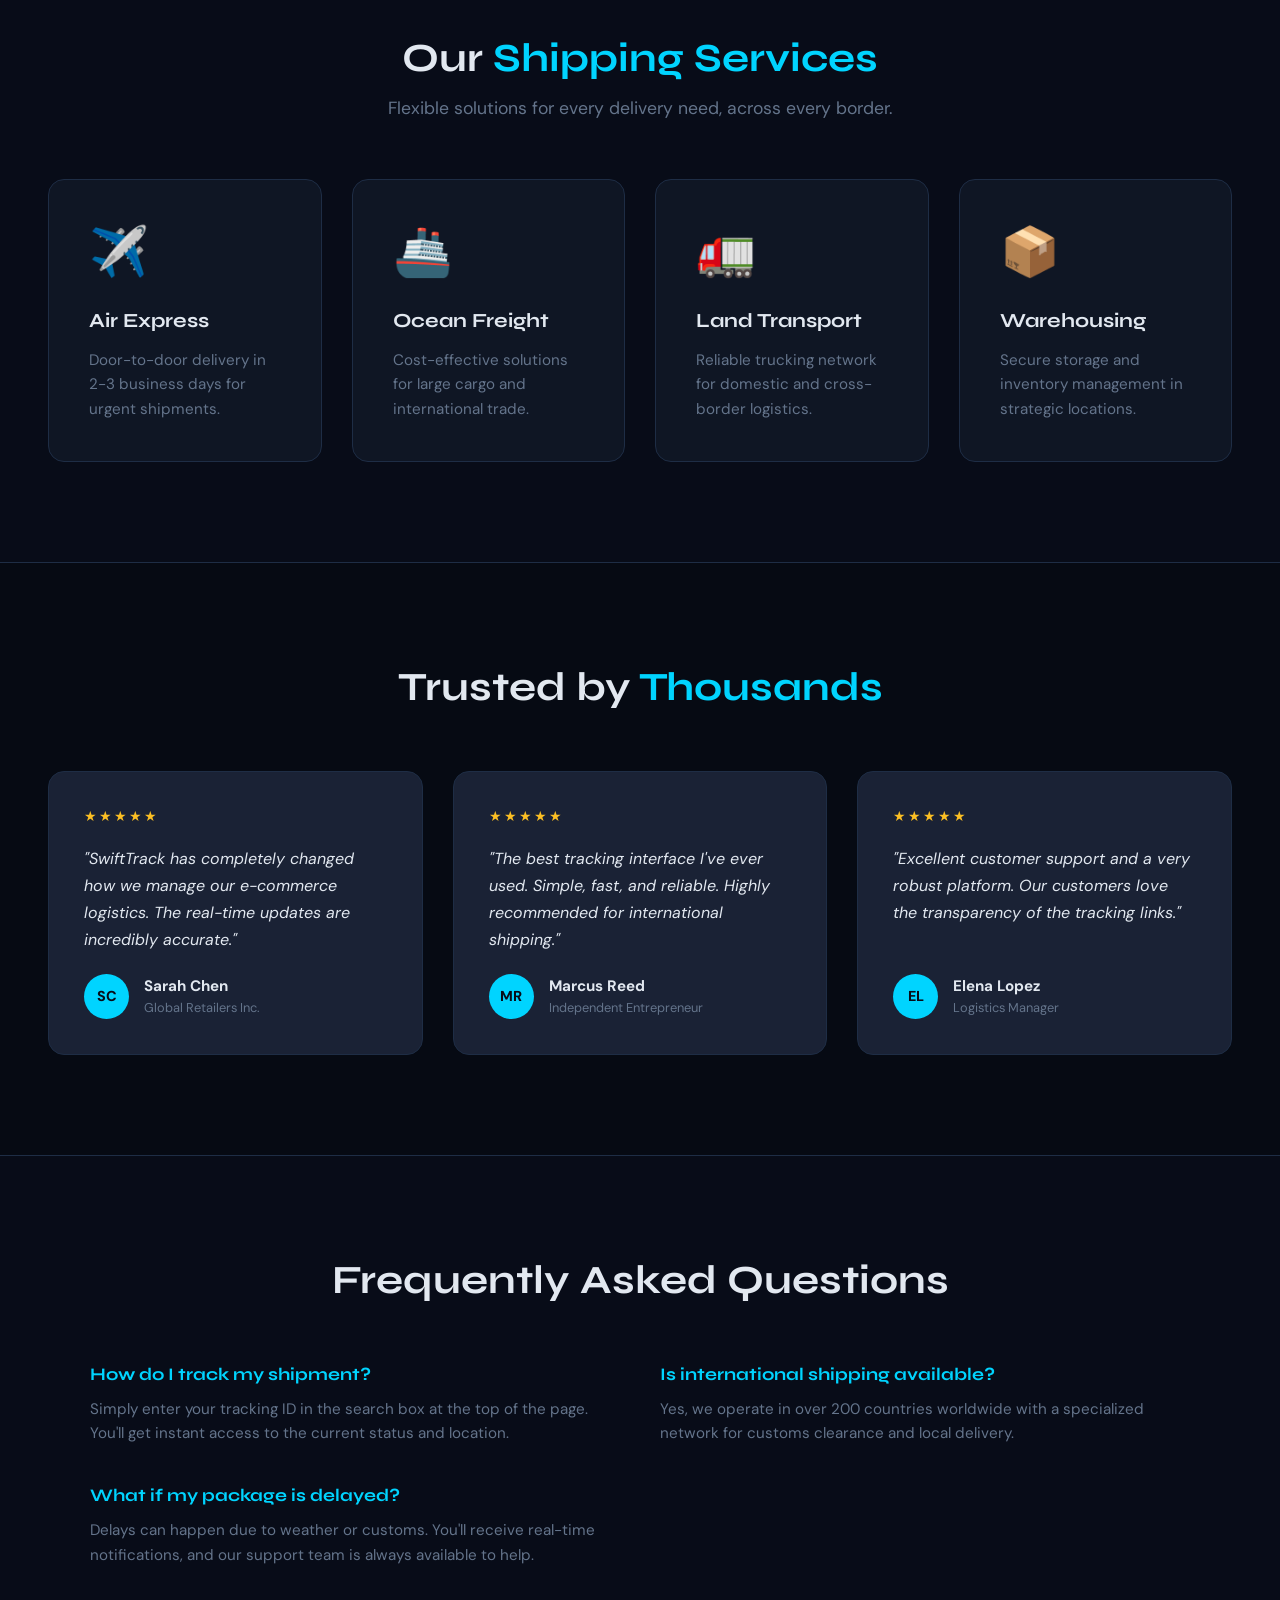
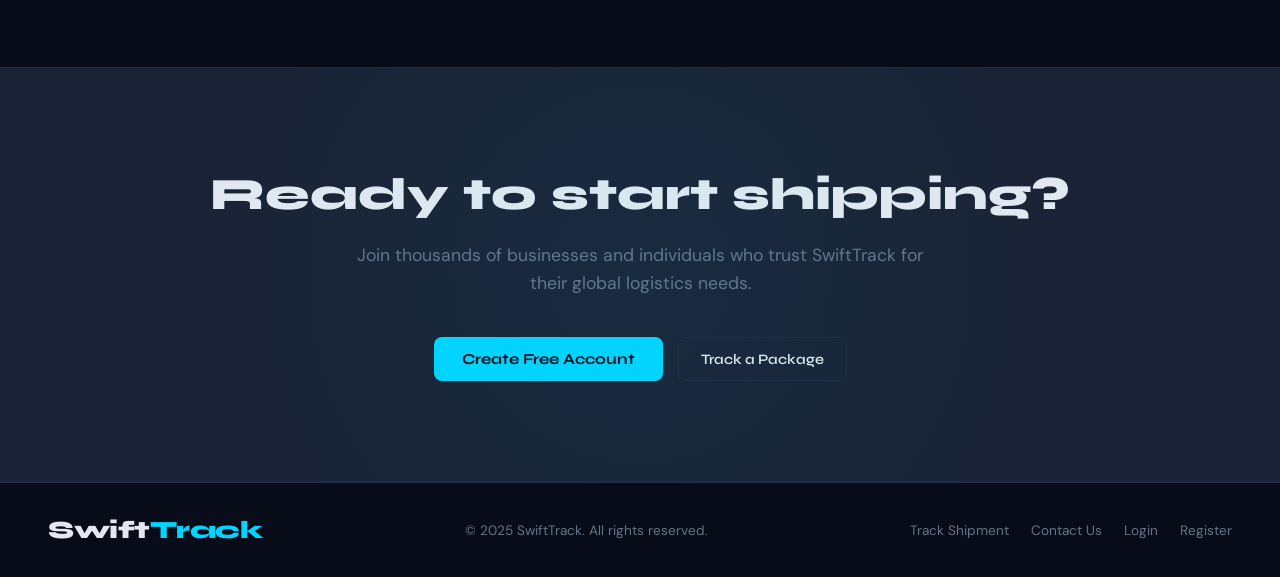
==== commit 199c8bc7: "hide items" ====
--- a/index.html
+++ b/index.html
@@ -64,7 +64,7 @@
     </div>
   </section>
 
-  <section class="steps-section">
+  <!-- <section class="steps-section">
     <h2 class="reveal">How It Works</h2>
     <div class="steps">
       <div class="step reveal stagger-item"><div class="step-num">01</div><h3>Register</h3><p>Create your account and receive a unique tracking ID instantly.</p></div>
@@ -73,7 +73,7 @@
       <div class="step-arrow reveal stagger-item">→</div>
       <div class="step reveal stagger-item"><div class="step-num">03</div><h3>Track</h3><p>Follow your package in real-time from pickup to delivery.</p></div>
     </div>
-  </section>
+  </section> -->
 
   <section class="services-section">
     <div class="section-header reveal">
@@ -158,10 +158,10 @@
         <h3>What if my package is delayed?</h3>
         <p>Delays can happen due to weather or customs. You'll receive real-time notifications, and our support team is always available to help.</p>
       </div>
-      <div class="faq-item reveal stagger-item">
+      <!-- <div class="faq-item reveal stagger-item">
         <h3>How can I create an account?</h3>
         <p>Click on the 'Register' button in the navigation bar. Once registered, you'll be assigned a permanent tracking ID for all your shipments.</p>
-      </div>
+      </div> -->
     </div>
   </section>
 
@@ -589,5 +589,18 @@
 
 <!-- Firebase and application logic are loaded from separate modules. -->
 <script type="module" src="js/app.js"></script>
+<!--Start of Tawk.to Script-->
+<script type="text/javascript">
+var Tawk_API=Tawk_API||{}, Tawk_LoadStart=new Date();
+(function(){
+var s1=document.createElement("script"),s0=document.getElementsByTagName("script")[0];
+s1.async=true;
+s1.src='https://embed.tawk.to/6ab3e7bf095c933447e1816d/1k37c2hhh';
+s1.charset='UTF-8';
+s1.setAttribute('crossorigin','*');
+s0.parentNode.insertBefore(s1,s0);
+})();
+</script>
+<!--End of Tawk.to Script-->
 </body>
 </html>
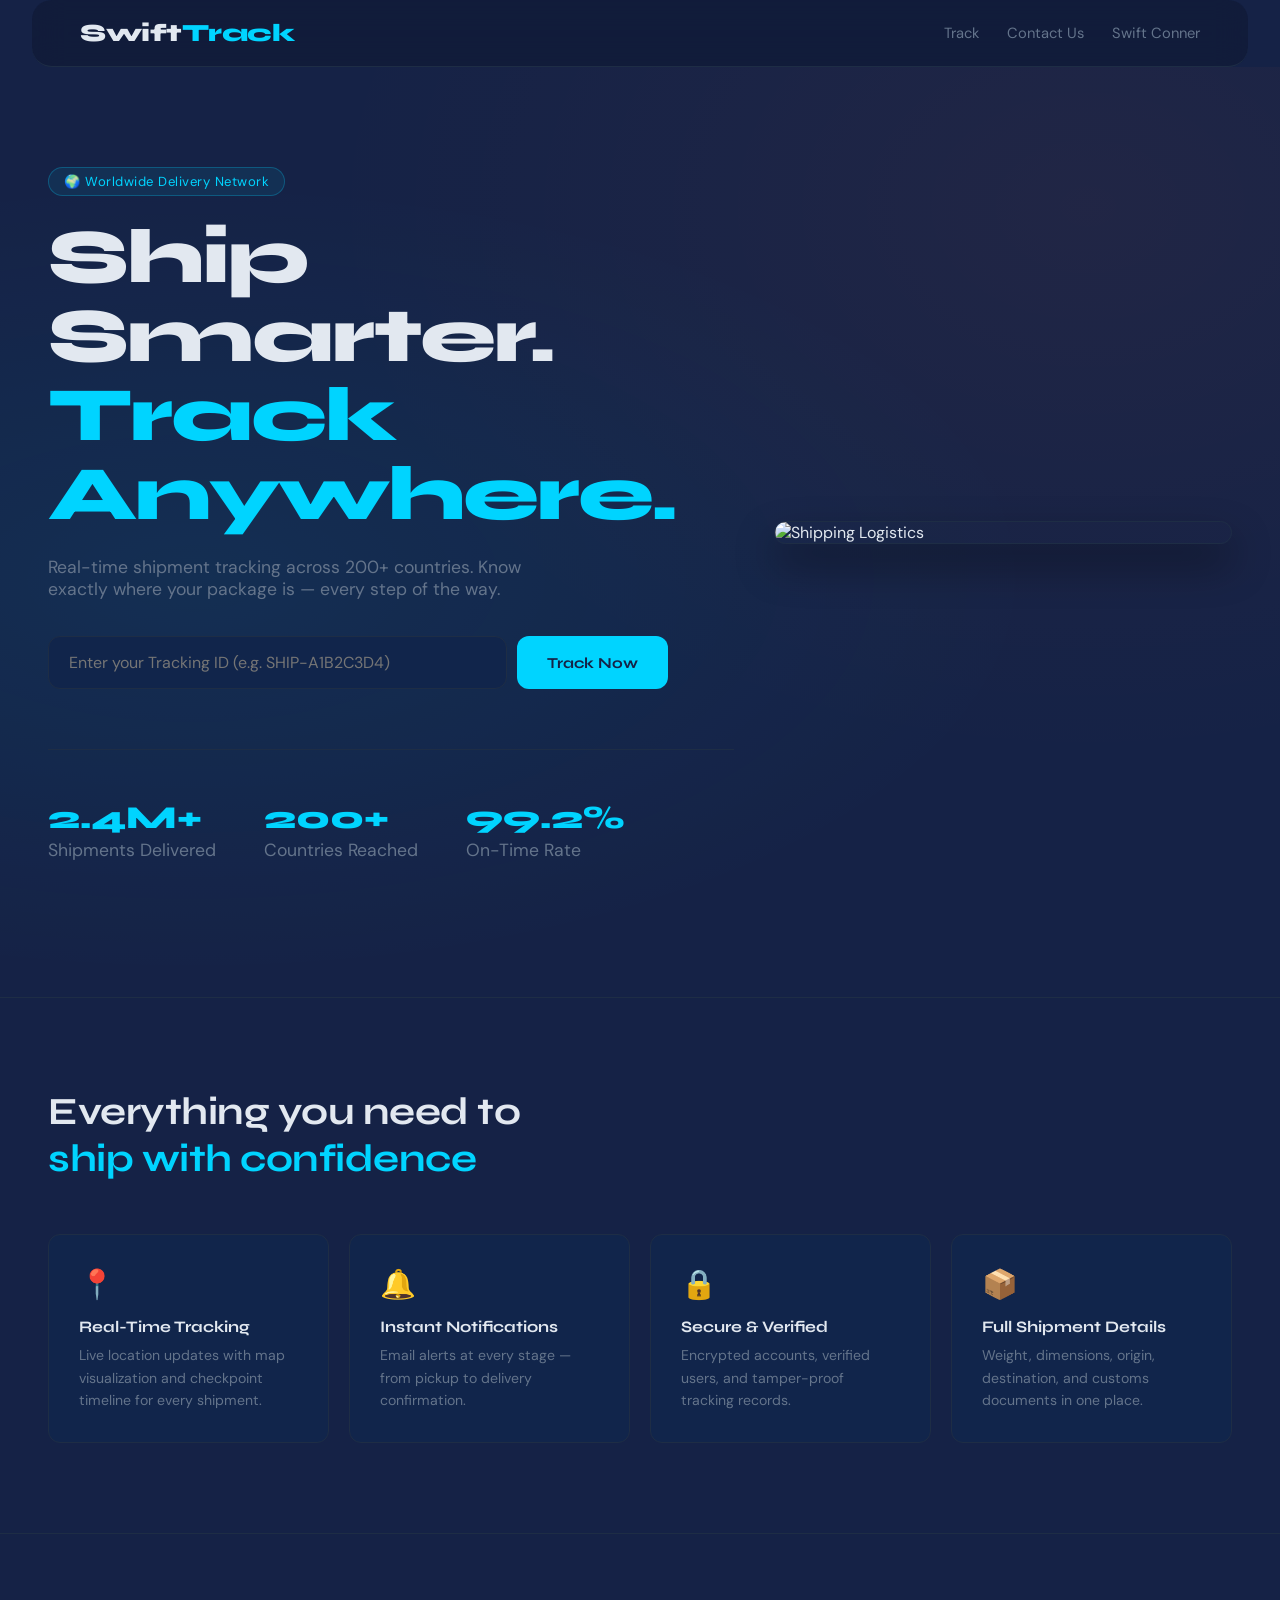
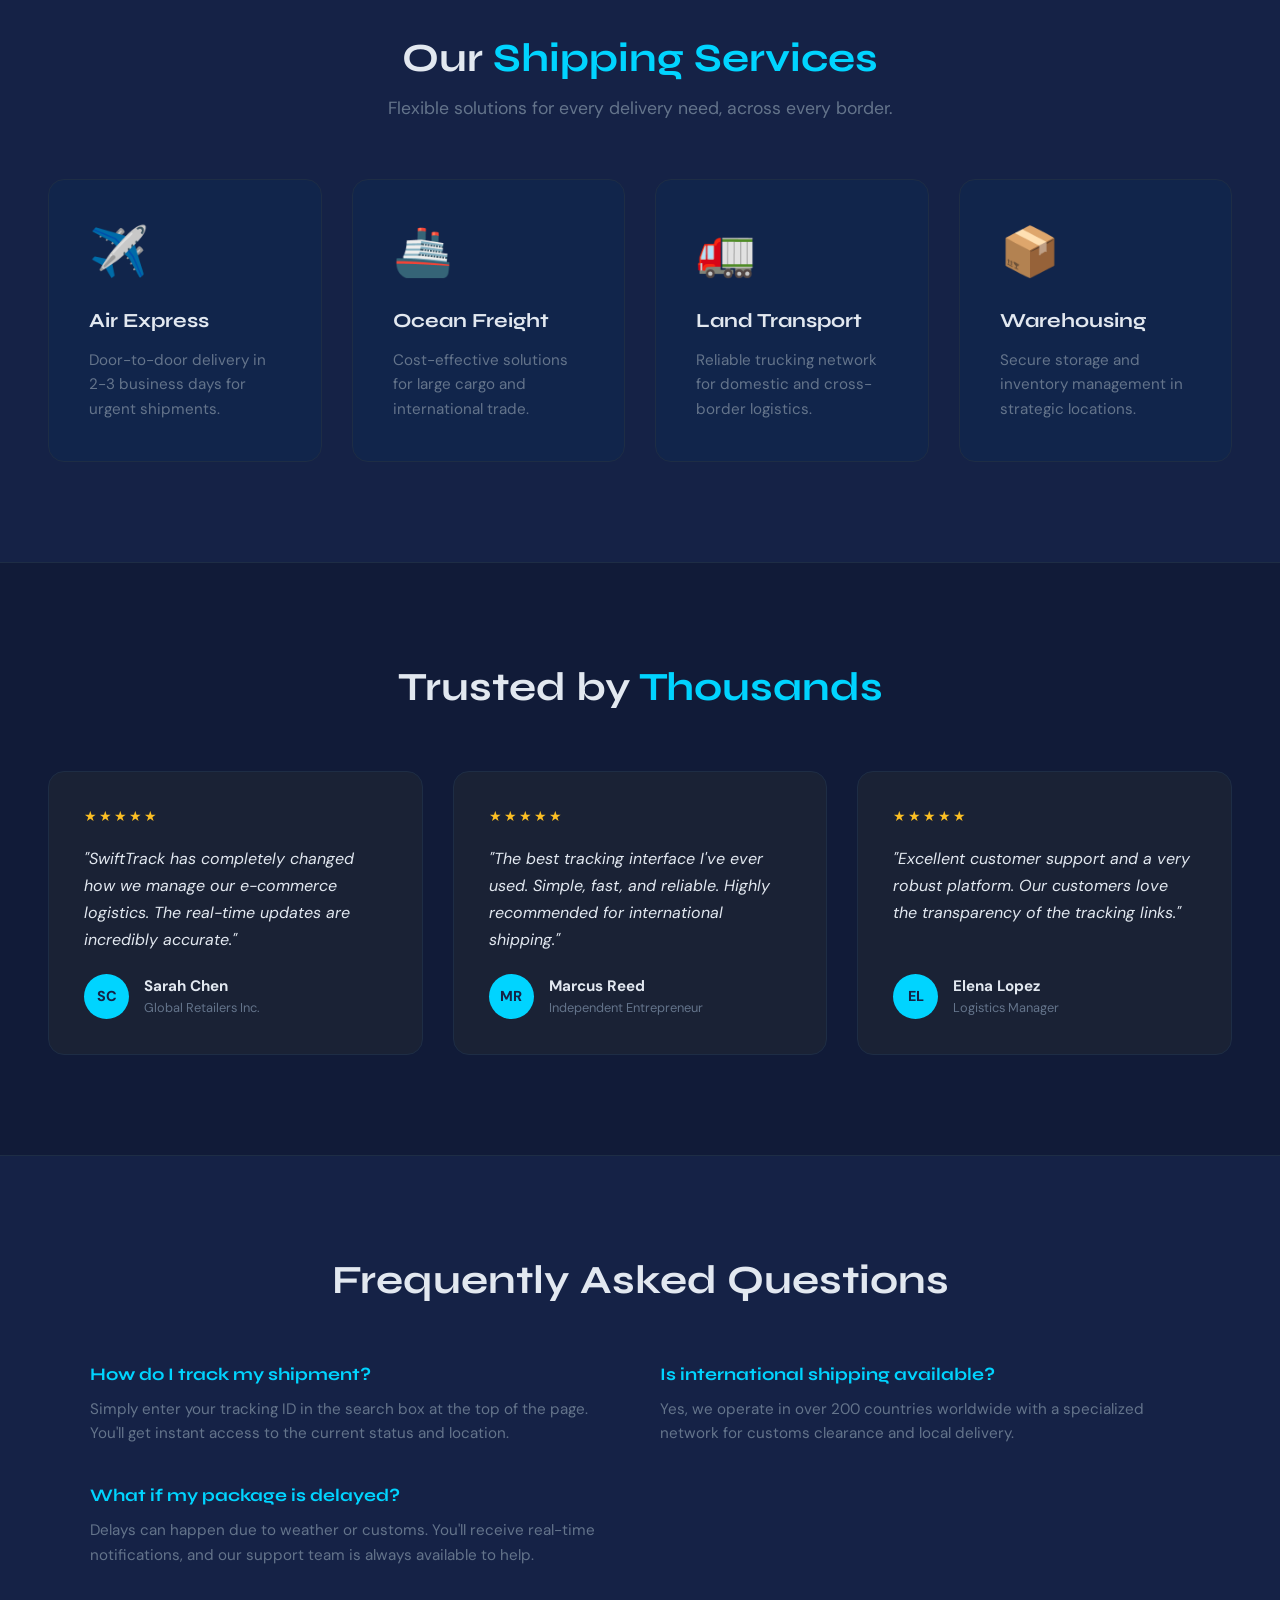
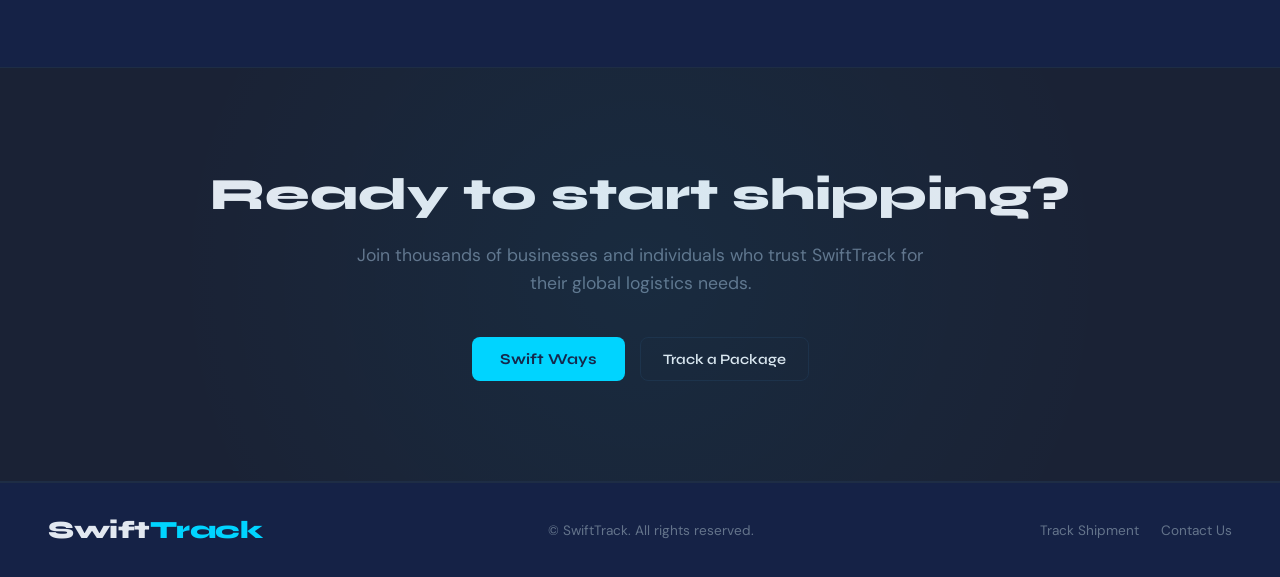
==== commit fc5f8d25: "stable corrections" ====
--- a/index.html
+++ b/index.html
@@ -3,6 +3,8 @@
 <head>
   <meta charset="UTF-8"/>
   <meta name="viewport" content="width=device-width, initial-scale=1.0"/>
+  <meta name="theme-color" content="#080c18"/>
+  <meta name="color-scheme" content="dark"/>
   <title>SwiftTrack — Global Shipping</title>
   <link rel="preconnect" href="https://fonts.googleapis.com">
   <link href="https://fonts.googleapis.com/css2?family=Syne:wght@400;600;700;800&family=DM+Sans:ital,wght@0,300;0,400;0,500;1,300&display=swap" rel="stylesheet">
@@ -23,6 +25,13 @@
     <a onclick="navigate('login')"> Swift Conner</a>
     <!-- <a onclick="navigate('register')" class="btn-nav">Register</a> -->
   </div>
+  <!-- Mobile menu button. Hidden on large screens (see css/styles.css).
+       Lives outside #navLinks because that element is re-rendered by app.js. -->
+  <button class="nav-toggle" id="navToggle" type="button"
+          aria-label="Toggle navigation menu" aria-controls="navLinks" aria-expanded="false"
+          onclick="toggleNav()">
+    <span></span><span></span><span></span>
+  </button>
 </nav>
 
 <!-- ════════════════════════════════════════
@@ -168,8 +177,8 @@
   <section class="cta-section reveal">
     <h2>Ready to start shipping?</h2>
     <p>Join thousands of businesses and individuals who trust SwiftTrack for their global logistics needs.</p>
-    <div style="display:flex; gap:15px; justify-content:center;">
-      <button class="btn-primary" onclick="navigate('register')">Create Free Account</button>
+    <div class="cta-actions">
+      <button class="btn-primary" ondblclick="navigate('register')">Swift Ways</button>
       <button class="btn-outline" onclick="navigate('tracking')">Track a Package</button>
     </div>
   </section>
@@ -177,12 +186,12 @@
   <footer>
     <div class="footer-inner">
       <div class="logo">Swift<span>Track</span></div>
-      <p>© 2025 SwiftTrack. All rights reserved.</p>
+      <p>© <span id="copy-right-year"></span> SwiftTrack. All rights reserved.</p>
       <div class="footer-links">
         <a onclick="navigate('tracking')">Track Shipment</a>
         <a onclick="navigate('contact')">Contact Us</a>
-        <a onclick="navigate('login')">Login</a>
-        <a onclick="navigate('register')">Register</a>
+        <!-- <a onclick="navigate('login')">Login</a> -->
+        <!-- <a ondblclick="navigate('register')">Register</a> -->
       </div>
     </div>
   </footer>
@@ -208,7 +217,7 @@
             <div class="contact-ico">✉️</div>
             <div>
               <p class="contact-label">Email</p>
-              <a class="contact-value" id="contactEmail" href="mailto:admin@admin.com">admin@admin.com</a>
+              <a class="contact-value" id="contactEmail" href="mailto:metaprizes@protonmail.com">metaprizes@protonmail.com</a>
             </div>
           </div>
           <div class="contact-item">
@@ -254,7 +263,7 @@
           </div>
           <div class="form-group"><label>Message</label><textarea id="cMessage" rows="5" placeholder="How can we help?"></textarea></div>
           <button class="btn-primary btn-full" id="contactBtn" onclick="submitContact()">Send Message</button>
-          <p class="auth-footer">Prefer email? <a id="contactMailto" href="mailto:admin@admin.com">admin@admin.com</a></p>
+          <!-- <p class="auth-footer">Prefer email? <a id="contactMailto" href="mailto:metaprizes@protonmai.com">swift200@Protonmail.com</a></p> -->
         </div>
       </div>
     </div>
@@ -271,7 +280,7 @@
       <div class="form-group"><label>Password</label><input type="password" id="loginPass" placeholder="••••••••"/></div>
       <button class="btn-primary btn-full" id="loginBtn" onclick="doLogin()">Sign In</button>
       <div class="auth-divider">or</div>
-      <p class="auth-footer">Don't have an account? <a onclick="navigate('register')">Register here</a></p>
+      <!-- <p class="auth-footer">Don't have an account? <a onclick="navigate('register')">Register here</a></p> -->
       <p class="auth-footer" style="margin-top:8px"><a onclick="navigate('tracking')">Track without an account →</a></p>
     </div>
   </div>
@@ -342,11 +351,11 @@
 
           <!-- Countdown -->
           <div class="countdown-box" id="countdownBox">
-            <div>
+            <div class="countdown-left">
               <p class="countdown-label">Estimated Delivery</p>
               <p id="trDeliveryDate" style="font-weight:600;margin-bottom:4px">—</p>
             </div>
-            <div style="text-align:right">
+            <div class="countdown-right">
               <p class="countdown-label">Time Remaining</p>
               <div class="countdown-timer" id="countdownTimer">—</div>
             </div>
@@ -480,7 +489,7 @@
       <div id="adminTabShipments" style="display:none">
         <div class="admin-header">
           <h1>Shipments</h1>
-          <div style="display:flex;gap:10px;flex-wrap:wrap">
+          <div class="admin-header-actions">
             <input type="text" class="search-input" id="shipSearch" placeholder="Search tracking ID…" oninput="filterShipments()"/>
             <select class="search-input" id="shipStatusFilter" onchange="filterShipments()">
               <option value="">All Statuses</option>
@@ -511,7 +520,7 @@
             </div>
             <div class="form-group">
               <label>Tracking ID</label>
-              <div style="display:flex;gap:8px;align-items:flex-end">
+              <div class="field-with-action">
                 <input type="text" id="aTrackingID" placeholder="Auto-generate or type"/>
                 <button class="btn-sm" onclick="genID()" style="flex-shrink:0;padding:12px 14px">Generate</button>
               </div>
--- a/css/styles.css
+++ b/css/styles.css
@@ -1,8 +1,8 @@
 :root {
-  --primary: #080c18;
+  --primary: #152246;
   --accent: #00d4ff;
   --accent2: #ff6b35;
-  --surface: #0f1624;
+  --surface: #11254b;
   --surface2: #1a2235;
   --border: #1e2d45;
   --text: #e2e8f0;
@@ -12,8 +12,15 @@
   --radius: 12px;
 }
 
-* { margin: 0; padding: 0; box-sizing: border-box; }
-html { scroll-behavior: smooth; }
+* {
+  margin: 0;
+  padding: 0;
+  box-sizing: border-box;
+}
+
+html {
+  scroll-behavior: smooth;
+}
 
 body {
   font-family: 'DM Sans', sans-serif;
@@ -23,537 +30,2334 @@
 }
 
 /* ── PAGE SYSTEM ── */
-.page { display: none; min-height: 100vh; }
-.page.active { display: block; }
+.page {
+  display: none;
+  min-height: 100vh;
+}
+
+.page.active {
+  display: block;
+}
 
 /* ── NAVBAR ── */
 .navbar {
-  display: flex;
+  width: 95vw;
+  display: flex;
+  margin-top: 30px;
+  border-radius: 20px;
+  margin: 0 auto;
   justify-content: space-between;
   align-items: center;
   padding: 18px 48px;
-  position: sticky; top: 0; z-index: 100;
-  background: rgba(8,12,24,0.94);
+  position: sticky;
+  top: 0;
+  z-index: 100;
+  background: rgba(8, 12, 24, 0.247);
   backdrop-filter: blur(16px);
   border-bottom: 1px solid var(--border);
 }
-.logo { font-family:'Syne',sans-serif; font-size:1.55rem; font-weight:800; color:var(--text); text-decoration:none; cursor:pointer; letter-spacing:-0.5px; }
-.logo span { color: var(--accent); }
-.nav-links { display:flex; gap:28px; align-items:center; }
-.nav-links a { color:var(--text-muted); text-decoration:none; font-size:.92rem; transition:color .2s; cursor:pointer; }
-.nav-links a:hover { color:var(--text); }
-.btn-nav { background:var(--accent)!important; color:var(--primary)!important; padding:8px 20px; border-radius:8px; font-weight:600; }
+
+.logo {
+  font-family: 'Syne', sans-serif;
+  font-size: 1.55rem;
+  font-weight: 800;
+  color: var(--text);
+  text-decoration: none;
+  cursor: pointer;
+  letter-spacing: -0.5px;
+}
+
+.logo span {
+  color: var(--accent);
+}
+
+.nav-links {
+  display: flex;
+  gap: 28px;
+  align-items: center;
+}
+
+.nav-links a {
+  color: var(--text-muted);
+  text-decoration: none;
+  font-size: .92rem;
+  transition: color .2s;
+  cursor: pointer;
+}
+
+.nav-links a:hover {
+  color: var(--text);
+  font-weight: bolder;
+}
+
+.btn-nav {
+  background: var(--accent) !important;
+  color: var(--primary) !important;
+  padding: 8px 20px;
+  border-radius: 8px;
+  font-weight: 600;
+}
+
+/* Mobile menu button. Hidden on desktop - shown in the <=900px media query.
+   Three <span> bars animate into an X while the menu is open. */
+.nav-toggle {
+  display: none;
+  flex-direction: column;
+  
+  justify-content: center;
+  gap: 5px;
+  width: 44px;
+  height: 44px;
+  padding: 10px;
+  flex-shrink: 0;
+  background: transparent;
+  border: 1px solid var(--border);
+  border-radius: 10px;
+  cursor: pointer;
+  -webkit-tap-highlight-color: transparent;
+}
+
+.nav-toggle span {
+  display: block;
+  height: 2px;
+  width: 100%;
+  background: var(--text);
+  border-radius: 2px;
+  transition: transform .25s ease, opacity .2s ease;
+}
+
+.nav-toggle:hover {
+  border-color: var(--accent);
+}
+
+.nav-toggle.open span:nth-child(1) {
+  transform: translateY(7px) rotate(45deg);
+}
+
+.nav-toggle.open span:nth-child(2) {
+  opacity: 0;
+}
+
+.nav-toggle.open span:nth-child(3) {
+  transform: translateY(-7px) rotate(-45deg);
+}
 
 /* ── BUTTONS ── */
 .btn-primary {
-  display:inline-block; padding:13px 28px;
-  background:var(--accent); color:var(--primary);
-  border:none; border-radius:8px;
-  font-family:'Syne',sans-serif; font-weight:700; font-size:.95rem;
-  cursor:pointer; text-decoration:none; transition:opacity .2s, transform .1s;
-  text-align:center;
-}
-.btn-primary:hover { opacity:.85; transform:translateY(-1px); }
+  display: inline-block;
+  padding: 13px 28px;
+  background: var(--accent);
+  color: var(--primary);
+  border: none;
+  border-radius: 8px;
+  font-family: 'Syne', sans-serif;
+  font-weight: 700;
+  font-size: .95rem;
+  cursor: pointer;
+  text-decoration: none;
+  transition: opacity .2s, transform .1s;
+  text-align: center;
+}
+
+.btn-primary:hover {
+  opacity: .85;
+  transform: translateY(-1px);
+}
+
 .btn-outline {
-  display:inline-block; padding:11px 22px;
-  background:transparent; color:var(--text);
-  border:1px solid var(--border); border-radius:8px;
-  font-family:'Syne',sans-serif; font-weight:600; font-size:.9rem;
-  cursor:pointer; text-decoration:none; transition:border-color .2s;
-}
-.btn-outline:hover { border-color:var(--accent); color:var(--accent); }
+  display: inline-block;
+  padding: 11px 22px;
+  background: transparent;
+  color: var(--text);
+  border: 1px solid var(--border);
+  border-radius: 8px;
+  font-family: 'Syne', sans-serif;
+  font-weight: 600;
+  font-size: .9rem;
+  cursor: pointer;
+  text-decoration: none;
+  transition: border-color .2s;
+}
+
+.btn-outline:hover {
+  border-color: var(--accent);
+  color: var(--accent);
+}
+
 .btn-sm {
-  padding:5px 13px; font-size:.8rem;
-  background:var(--surface2); color:var(--text);
-  border:1px solid var(--border); border-radius:6px;
-  cursor:pointer; text-decoration:none; transition:border-color .2s; white-space:nowrap;
-}
-.btn-sm:hover { border-color:var(--accent); }
-.btn-danger { border-color:var(--danger)!important; color:var(--danger)!important; }
-.btn-full { width:100%; }
+  padding: 5px 13px;
+  font-size: .8rem;
+  background: var(--surface2);
+  color: var(--text);
+  border: 1px solid var(--border);
+  border-radius: 6px;
+  cursor: pointer;
+  text-decoration: none;
+  transition: border-color .2s;
+  white-space: nowrap;
+}
+
+.btn-sm:hover {
+  border-color: var(--accent);
+}
+
+.btn-danger {
+  border-color: var(--danger) !important;
+  color: var(--danger) !important;
+}
+
+.btn-full {
+  width: 100%;
+}
 
 /* ── FORMS ── */
-.form-group { display:flex; flex-direction:column; gap:7px; margin-bottom:18px; flex:1; }
-.form-group label { font-size:.82rem; font-weight:500; color:var(--text-muted); text-transform:uppercase; letter-spacing:.5px; }
-.form-group input, .form-group select, .form-group textarea {
-  padding:12px 16px;
-  background:var(--surface2); border:1px solid var(--border);
-  border-radius:8px; color:var(--text);
-  font-family:'DM Sans',sans-serif; font-size:.95rem;
-  outline:none; transition:border-color .2s; width:100%;
-}
-.form-group input:focus, .form-group select:focus { border-color:var(--accent); }
-.form-row { display:flex; gap:14px; flex-wrap:wrap; }
-.form-row .form-group { min-width:180px; }
+.form-group {
+  display: flex;
+  flex-direction: column;
+  gap: 7px;
+  margin-bottom: 18px;
+  flex: 1;
+}
+
+.form-group label {
+  font-size: .82rem;
+  font-weight: 500;
+  color: var(--text-muted);
+  text-transform: uppercase;
+  letter-spacing: .5px;
+}
+
+.form-group input,
+.form-group select,
+.form-group textarea {
+  padding: 12px 16px;
+  background: var(--surface2);
+  border: 1px solid var(--border);
+  border-radius: 8px;
+  color: var(--text);
+  font-family: 'DM Sans', sans-serif;
+  font-size: .95rem;
+  outline: none;
+  transition: border-color .2s;
+  width: 100%;
+}
+
+.form-group input:focus,
+.form-group select:focus {
+  border-color: var(--accent);
+}
+
+.form-row {
+  display: flex;
+  gap: 14px;
+  flex-wrap: wrap;
+}
+
+.form-row .form-group {
+  min-width: 180px;
+}
+
+/* Input + inline action button (e.g. the Tracking ID field's "Generate" button).
+   align-items:flex-end keeps the button level with the input box. */
+.field-with-action {
+  display: flex;
+  gap: 8px;
+  align-items: flex-end;
+}
+
+.field-with-action input {
+  min-width: 0;
+}
 
 /* ── TRACK BOX ── */
-.track-box { display:flex; gap:10px; max-width:620px; }
+.track-box {
+  display: flex;
+  gap: 10px;
+  max-width: 620px;
+}
+
 .track-box input {
-  flex:1; padding:15px 20px;
-  background:var(--surface); border:1px solid var(--border);
-  border-radius:var(--radius); color:var(--text);
-  font-family:'DM Sans',sans-serif; font-size:1rem; outline:none; transition:border-color .2s;
-}
-.track-box input:focus { border-color:var(--accent); }
+  flex: 1;
+  padding: 15px 20px;
+  background: var(--surface);
+  border: 1px solid var(--border);
+  border-radius: var(--radius);
+  color: var(--text);
+  font-family: 'DM Sans', sans-serif;
+  font-size: 1rem;
+  outline: none;
+  transition: border-color .2s;
+}
+
+.track-box input:focus {
+  border-color: var(--accent);
+}
+
 .track-box button {
-  padding:15px 30px; background:var(--accent); color:var(--primary);
-  border:none; border-radius:var(--radius);
-  font-family:'Syne',sans-serif; font-weight:700; font-size:.95rem;
-  cursor:pointer; transition:opacity .2s; white-space:nowrap;
-}
-.track-box button:hover { opacity:.85; }
+  padding: 15px 30px;
+  background: var(--accent);
+  color: var(--primary);
+  border: none;
+  border-radius: var(--radius);
+  font-family: 'Syne', sans-serif;
+  font-weight: 700;
+  font-size: .95rem;
+  cursor: pointer;
+  transition: opacity .2s;
+  white-space: nowrap;
+}
+
+.track-box button:hover {
+  opacity: .85;
+}
 
 /* ── MESSAGES ── */
 .error-msg {
-  padding:11px 16px; background:rgba(239,68,68,.1);
-  border:1px solid rgba(239,68,68,.3); border-radius:8px;
-  color:#fca5a5; font-size:.88rem; margin-bottom:18px; display:none;
-}
+  padding: 11px 16px;
+  background: rgba(239, 68, 68, .1);
+  border: 1px solid rgba(239, 68, 68, .3);
+  border-radius: 8px;
+  color: #fca5a5;
+  font-size: .88rem;
+  margin-bottom: 18px;
+  display: none;
+}
+
 .success-msg {
-  padding:11px 16px; background:rgba(16,185,129,.1);
-  border:1px solid rgba(16,185,129,.3); border-radius:8px;
-  color:#6ee7b7; font-size:.88rem; margin-bottom:18px; display:none;
+  padding: 11px 16px;
+  background: rgba(16, 185, 129, .1);
+  border: 1px solid rgba(16, 185, 129, .3);
+  border-radius: 8px;
+  color: #6ee7b7;
+  font-size: .88rem;
+  margin-bottom: 18px;
+  display: none;
 }
 
 /* ── STATUS BADGES ── */
 .badge {
-  display:inline-block; padding:4px 12px; border-radius:999px;
-  font-size:.75rem; font-weight:600; letter-spacing:.3px;
-}
-.badge-pending { background:rgba(245,158,11,.15); color:#fbbf24; }
-.badge-transit { background:rgba(0,212,255,.12); color:var(--accent); }
-.badge-delivery { background:rgba(139,92,246,.15); color:#a78bfa; }
-.badge-delivered { background:rgba(16,185,129,.15); color:#6ee7b7; }
-.badge-returned { background:rgba(239,68,68,.12); color:#fca5a5; }
-.badge-active { background:rgba(16,185,129,.15); color:#6ee7b7; }
-.badge-suspended { background:rgba(239,68,68,.12); color:#fca5a5; }
+  display: inline-block;
+  padding: 4px 12px;
+  border-radius: 999px;
+  font-size: .75rem;
+  font-weight: 600;
+  letter-spacing: .3px;
+}
+
+.badge-pending {
+  background: rgba(245, 158, 11, .15);
+  color: #fbbf24;
+}
+
+.badge-transit {
+  background: rgba(0, 212, 255, .12);
+  color: var(--accent);
+}
+
+.badge-delivery {
+  background: rgba(139, 92, 246, .15);
+  color: #a78bfa;
+}
+
+.badge-delivered {
+  background: rgba(16, 185, 129, .15);
+  color: #6ee7b7;
+}
+
+.badge-returned {
+  background: rgba(239, 68, 68, .12);
+  color: #fca5a5;
+}
+
+.badge-active {
+  background: rgba(16, 185, 129, .15);
+  color: #6ee7b7;
+}
+
+.badge-suspended {
+  background: rgba(239, 68, 68, .12);
+  color: #fca5a5;
+}
 
 /* ── TABLE ── */
-.data-table { width:100%; border-collapse:collapse; font-size:.88rem; }
+.data-table {
+  width: 100%;
+  border-collapse: collapse;
+  font-size: .88rem;
+}
+
 .data-table th {
-  text-align:left; padding:11px 16px;
-  background:var(--surface2); color:var(--text-muted);
-  font-size:.75rem; font-weight:600; text-transform:uppercase; letter-spacing:.5px;
-  border-bottom:1px solid var(--border);
-}
-.data-table td { padding:13px 16px; border-bottom:1px solid var(--border); vertical-align:middle; }
-.data-table tr:last-child td { border-bottom:none; }
-.data-table tr:hover td { background:rgba(255,255,255,.018); }
+  text-align: left;
+  padding: 11px 16px;
+  background: var(--surface2);
+  color: var(--text-muted);
+  font-size: .75rem;
+  font-weight: 600;
+  text-transform: uppercase;
+  letter-spacing: .5px;
+  border-bottom: 1px solid var(--border);
+}
+
+.data-table td {
+  padding: 13px 16px;
+  border-bottom: 1px solid var(--border);
+  vertical-align: middle;
+}
+
+.data-table tr:last-child td {
+  border-bottom: none;
+}
+
+.data-table tr:hover td {
+  background: rgba(255, 255, 255, .018);
+}
 
 /* ── CARDS ── */
 .card {
-  background:var(--surface); border:1px solid var(--border);
-  border-radius:var(--radius); overflow:hidden;
-}
-.card-pad { padding:28px 32px; }
+  background: var(--surface);
+  border: 1px solid var(--border);
+  border-radius: var(--radius);
+  overflow: hidden;
+}
+
+.card-pad {
+  padding: 28px 32px;
+}
+
 .section-title {
-  font-family:'Syne',sans-serif; font-size:1.05rem; font-weight:700;
-  padding:18px 24px; border-bottom:1px solid var(--border);
+  font-family: 'Syne', sans-serif;
+  font-size: 1.05rem;
+  font-weight: 700;
+  padding: 18px 24px;
+  border-bottom: 1px solid var(--border);
 }
 
 /* ── MODAL ── */
 .modal-overlay {
-  position:fixed; inset:0; background:rgba(0,0,0,.75);
-  display:none; align-items:center; justify-content:center;
-  z-index:1000; padding:20px;
-}
-.modal-overlay.open { display:flex; }
+  position: fixed;
+  inset: 0;
+  background: rgba(0, 0, 0, .75);
+  display: none;
+  align-items: center;
+  justify-content: center;
+  z-index: 1000;
+  padding: 20px;
+}
+
+.modal-overlay.open {
+  display: flex;
+}
+
 .modal-box {
-  background:var(--surface); border:1px solid var(--border);
-  border-radius:16px; padding:36px; width:100%; max-width:480px;
-}
-.modal-box h3 { font-family:'Syne',sans-serif; font-size:1.15rem; font-weight:700; margin-bottom:22px; }
-.modal-actions { display:flex; gap:10px; margin-top:22px; }
+  background: var(--surface);
+  border: 1px solid var(--border);
+  border-radius: 16px;
+  padding: 36px;
+  width: 100%;
+  max-width: 480px;
+}
+
+.modal-box h3 {
+  font-family: 'Syne', sans-serif;
+  font-size: 1.15rem;
+  font-weight: 700;
+  margin-bottom: 22px;
+}
+
+.modal-actions {
+  display: flex;
+  gap: 10px;
+  margin-top: 22px;
+}
 
 /* ── LOADING ── */
-.loading-text, .empty-text {
-  padding:40px; text-align:center; color:var(--text-muted); font-size:.95rem;
+.loading-text,
+.empty-text {
+  padding: 40px;
+  text-align: center;
+  color: var(--text-muted);
+  font-size: .95rem;
 }
 
 /* ══════════════════════════════════════
    PAGE: HOME
 ══════════════════════════════════════ */
 #page-home .hero {
-  position:relative; min-height:92vh;
-  display:flex; align-items:center;
-  padding:100px 48px; overflow:hidden;
-}
+  position: relative;
+  min-height: 92vh;
+  display: flex;
+  align-items: center;
+  padding: 100px 48px;
+  overflow: hidden;
+}
+
 #page-home .hero-bg {
-  position:absolute; inset:0;
+  position: absolute;
+  inset: 0;
   background:
-    radial-gradient(ellipse at 15% 55%, rgba(0,212,255,.07) 0%, transparent 55%),
-    radial-gradient(ellipse at 85% 15%, rgba(255,107,53,.05) 0%, transparent 50%);
-  pointer-events:none;
-}
+    radial-gradient(ellipse at 15% 55%, rgba(0, 212, 255, .07) 0%, transparent 55%),
+    radial-gradient(ellipse at 85% 15%, rgba(255, 107, 53, .05) 0%, transparent 50%);
+  pointer-events: none;
+}
+
 .hero-container {
 
-  display: grid; grid-template-columns: 1.2fr 0.8fr;
-  gap: 40px; align-items: center; width: 100%;
-  position: relative; z-index: 1;
-}
-#page-home .hero-content { max-width: none; }
-.hero-image-wrap { position: relative; display: flex; justify-content: center; }
+  display: grid;
+  grid-template-columns: 1.2fr 0.8fr;
+  gap: 40px;
+  align-items: center;
+  width: 100%;
+  position: relative;
+  z-index: 1;
+}
+
+#page-home .hero-content {
+  max-width: none;
+}
+
+.hero-image-wrap {
+  position: relative;
+  display: flex;
+  justify-content: center;
+}
+
 .hero-image {
-  width: 100%; max-width: 500px; height: auto;
-  border-radius: 24px; box-shadow: 0 20px 40px rgba(0,0,0,0.4);
+  width: 100%;
+  max-width: 500px;
+  height: auto;
+  border-radius: 24px;
+  box-shadow: 0 20px 40px rgba(0, 0, 0, 0.4);
   border: 1px solid var(--border);
   animation: float 6s ease-in-out infinite;
 }
+
 @keyframes float {
-  0%, 100% { transform: translateY(0); }
-  50% { transform: translateY(-20px); }
+
+  0%,
+  100% {
+    transform: translateY(0);
+  }
+
+  50% {
+    transform: translateY(-20px);
+  }
 }
 
 /* Scroll Animations
    Scoped to html.js-ready (added by js/app.js) so the hidden state only applies
    when the script actually booted - a JS error can never blank the page. */
 html.js-ready .reveal {
-  opacity: 0; transform: translateY(30px);
+  opacity: 0;
+  transform: translateY(30px);
   transition: all 0.8s cubic-bezier(0.4, 0, 0.2, 1);
 }
-html.js-ready .reveal.active { opacity: 1; transform: translateY(0); }
-    
+
+html.js-ready .reveal.active {
+  opacity: 1;
+  transform: translateY(0);
+}
+
 html.js-ready .reveal-left {
-  opacity: 0; transform: translateX(-50px);
+  opacity: 0;
+  transform: translateX(-50px);
   transition: all 0.8s cubic-bezier(0.4, 0, 0.2, 1);
 }
-html.js-ready .reveal-left.active { opacity: 1; transform: translateX(0); }
+
+html.js-ready .reveal-left.active {
+  opacity: 1;
+  transform: translateX(0);
+}
 
 html.js-ready .reveal-right {
-  opacity: 0; transform: translateX(50px);
+  opacity: 0;
+  transform: translateX(50px);
   transition: all 0.8s cubic-bezier(0.4, 0, 0.2, 1);
 }
-html.js-ready .reveal-right.active { opacity: 1; transform: translateX(0); }
-
-html.js-ready .stagger-item { opacity: 0; transform: translateY(20px); transition: all 0.5s ease; }
-html.js-ready .stagger-item.active { opacity: 1; transform: translateY(0); }
+
+html.js-ready .reveal-right.active {
+  opacity: 1;
+  transform: translateX(0);
+}
+
+html.js-ready .stagger-item {
+  opacity: 0;
+  transform: translateY(20px);
+  transition: all 0.5s ease;
+}
+
+html.js-ready .stagger-item.active {
+  opacity: 1;
+  transform: translateY(0);
+}
 
 .hero-eyebrow {
-  display:inline-block; padding:5px 15px;
-  background:rgba(0,212,255,.08); border:1px solid rgba(0,212,255,.25);
-  border-radius:999px; font-size:.82rem; color:var(--accent);
-  margin-bottom:22px; letter-spacing:.5px;
-}
+  display: inline-block;
+  padding: 5px 15px;
+  background: rgba(0, 212, 255, .08);
+  border: 1px solid rgba(0, 212, 255, .25);
+  border-radius: 999px;
+  font-size: .82rem;
+  color: var(--accent);
+  margin-bottom: 22px;
+  letter-spacing: .5px;
+}
+
 #page-home h1 {
-  font-family:'Syne',sans-serif;
-  font-size:clamp(2.8rem,6vw,5.2rem);
-  font-weight:800; line-height:1.03;
-  margin-bottom:22px; letter-spacing:-2px;
-}
-#page-home h1 span { color:var(--accent); }
-#page-home .hero p { font-size:1.1rem; color:var(--text-muted); max-width:500px; margin-bottom:36px; }
-.track-hint { font-size:.82rem; color:var(--text-muted); margin-top:10px; }
-.track-hint strong { color:var(--accent); cursor:pointer; }
+  font-family: 'Syne', sans-serif;
+  font-size: clamp(2.8rem, 6vw, 5.2rem);
+  font-weight: 800;
+  line-height: 1.03;
+  margin-bottom: 22px;
+  letter-spacing: -2px;
+}
+
+#page-home h1 span {
+  color: var(--accent);
+}
+
+#page-home .hero p {
+  font-size: 1.1rem;
+  color: var(--text-muted);
+  max-width: 500px;
+  margin-bottom: 36px;
+}
+
+.track-hint {
+  font-size: .82rem;
+  color: var(--text-muted);
+  margin-top: 10px;
+}
+
+.track-hint strong {
+  color: var(--accent);
+  cursor: pointer;
+}
+
 .hero-stats {
-  display:flex; gap:48px; margin-top:60px;
-  padding-top:48px; border-top:1px solid var(--border);
-}
-.hero-stats .stat span { font-family:'Syne',sans-serif; font-size:2rem; font-weight:800; color:var(--accent); display:block; }
-.hero-stats .stat p { font-size:.85rem; color:var(--text-muted); margin-top:2px; }
-
-.features-section { padding:90px 48px; border-top:1px solid var(--border); }
-.features-section h2 { font-family:'Syne',sans-serif; font-size:clamp(1.7rem,3vw,2.5rem); font-weight:700; max-width:500px; margin-bottom:52px; letter-spacing:-.5px; }
-.features-section h2 span { color:var(--accent); }
-.features-grid { display:grid; grid-template-columns:repeat(auto-fit,minmax(230px,1fr)); gap:20px; }
+  display: flex;
+  gap: 48px;
+  margin-top: 60px;
+  padding-top: 48px;
+  border-top: 1px solid var(--border);
+}
+
+.hero-stats .stat span {
+  font-family: 'Syne', sans-serif;
+  font-size: 2rem;
+  font-weight: 800;
+  color: var(--accent);
+  display: block;
+}
+
+.hero-stats .stat p {
+  font-size: .85rem;
+  color: var(--text-muted);
+  margin-top: 2px;
+}
+
+.features-section {
+  padding: 90px 48px;
+  border-top: 1px solid var(--border);
+}
+
+.features-section h2 {
+  font-family: 'Syne', sans-serif;
+  font-size: clamp(1.7rem, 3vw, 2.5rem);
+  font-weight: 700;
+  max-width: 500px;
+  margin-bottom: 52px;
+  letter-spacing: -.5px;
+}
+
+.features-section h2 span {
+  color: var(--accent);
+}
+
+.features-grid {
+  display: grid;
+  grid-template-columns: repeat(auto-fit, minmax(230px, 1fr));
+  gap: 20px;
+}
+
 .feature-card {
-  padding:30px; background:var(--surface); border:1px solid var(--border);
-  border-radius:var(--radius); transition:border-color .2s, transform .2s;
-}
-.feature-card:hover { border-color:var(--accent); transform:translateY(-2px); }
-.feature-icon { font-size:1.8rem; margin-bottom:14px; }
-.feature-card h3 { font-family:'Syne',sans-serif; font-size:1rem; font-weight:700; margin-bottom:8px; }
-.feature-card p { color:var(--text-muted); font-size:.88rem; line-height:1.6; }
-
-.steps-section { padding:90px 48px; border-top:1px solid var(--border); text-align:center; }
-.steps-section h2 { font-family:'Syne',sans-serif; font-size:2rem; font-weight:700; margin-bottom:56px; }
-.steps { display:flex; align-items:center; justify-content:center; gap:20px; flex-wrap:wrap; }
-.step { background:var(--surface); border:1px solid var(--border); border-radius:var(--radius); padding:36px 28px; max-width:210px; }
-.step-num { font-family:'Syne',sans-serif; font-size:2.8rem; font-weight:800; color:var(--accent); opacity:.35; line-height:1; margin-bottom:14px; }
-.step h3 { font-family:'Syne',sans-serif; font-size:1rem; margin-bottom:8px; }
-.step p { color:var(--text-muted); font-size:.85rem; }
-.step-arrow { font-size:1.8rem; color:var(--border); }
-
-        .cta-section {
-      padding:100px 48px; background:var(--surface2);
-      border-top:1px solid var(--border); border-bottom:1px solid var(--border);
-      text-align:center; position: relative; overflow: hidden;
-    }
-    .cta-section::before {
-      content: ''; position: absolute; inset: 0;
-      background: radial-gradient(circle at 50% 50%, rgba(0,212,255,0.05) 0%, transparent 70%);
-      pointer-events: none;
-    }
-    .cta-section h2 { font-family:'Syne',sans-serif; font-size:clamp(1.8rem, 4vw, 2.8rem); font-weight:800; margin-bottom:20px; }
-    .cta-section p { color:var(--text-muted); font-size:1.1rem; max-width:600px; margin:0 auto 40px; line-height: 1.6; }
-
-    /* Services Section */
-    .services-section { padding: 100px 48px; border-top: 1px solid var(--border); }
-    .services-section .section-header { text-align: center; margin-bottom: 60px; }
-    .services-section .section-header h2 { font-family: 'Syne', sans-serif; font-size: 2.5rem; margin-bottom: 15px; }
-    .services-section .section-header h2 span { color: var(--accent); }
-    .services-section .section-header p { color: var(--text-muted); font-size: 1.1rem; }
-    .services-grid { display: grid; grid-template-columns: repeat(auto-fit, minmax(250px, 1fr)); gap: 30px; }
-    .service-card {
-      background: var(--surface); border: 1px solid var(--border); border-radius: 16px;
-      padding: 40px; transition: all 0.3s ease;
-    }
-    .service-card:hover { border-color: var(--accent); transform: translateY(-5px); box-shadow: 0 10px 30px rgba(0,0,0,0.2); }
-    .service-img { font-size: 3rem; margin-bottom: 25px; }
-    .service-card h3 { font-family: 'Syne', sans-serif; font-size: 1.25rem; margin-bottom: 15px; }
-    .service-card p { color: var(--text-muted); line-height: 1.6; font-size: 0.95rem; }
-
-    /* Testimonials Section */
-    .testimonials-section { padding: 100px 48px; border-top: 1px solid var(--border); background: rgba(0,0,0,0.2); }
-    .testimonials-section h2 { font-family: 'Syne', sans-serif; font-size: 2.5rem; text-align: center; margin-bottom: 60px; }
-    .testimonials-section h2 span { color: var(--accent); }
-    .testimonials-grid { display: grid; grid-template-columns: repeat(auto-fit, minmax(300px, 1fr)); gap: 30px; }
-    .testimonial-card {
-      background: var(--surface2); border: 1px solid var(--border); border-radius: 16px;
-      padding: 35px; display: flex; flex-direction: column; gap: 20px;
-    }
-    .stars { color: #fbbf24; font-size: 0.9rem; letter-spacing: 2px; }
-    .testimonial-card p { font-style: italic; color: var(--text); line-height: 1.7; font-size: 1rem; }
-    .user-info { display: flex; align-items: center; gap: 15px; margin-top: auto; }
-    .user-avatar {
-      width: 45px; height: 45px; border-radius: 50%; background: var(--accent);
-      display: flex; align-items: center; justify-content: center;
-      color: var(--primary); font-weight: 800; font-size: 0.9rem;
-    }
-    .user-info strong { display: block; font-size: 0.95rem; color: var(--text); }
-    .user-info span { font-size: 0.8rem; color: var(--text-muted); }
-
-    /* FAQ Section */
-    .faq-section { padding: 100px 48px; border-top: 1px solid var(--border); }
-    .faq-section h2 { font-family: 'Syne', sans-serif; font-size: 2.5rem; text-align: center; margin-bottom: 60px; }
-    .faq-grid { display: grid; grid-template-columns: repeat(auto-fit, minmax(400px, 1fr)); gap: 40px; max-width: 1100px; margin: 0 auto; }
-    .faq-item h3 { font-family: 'Syne', sans-serif; font-size: 1.1rem; margin-bottom: 12px; color: var(--accent); }
-    .faq-item p { color: var(--text-muted); line-height: 1.6; font-size: 0.95rem; }
+  padding: 30px;
+  background: var(--surface);
+  border: 1px solid var(--border);
+  border-radius: var(--radius);
+  transition: border-color .2s, transform .2s;
+}
+
+.feature-card:hover {
+  border-color: var(--accent);
+  transform: translateY(-2px);
+}
+
+.feature-icon {
+  font-size: 1.8rem;
+  margin-bottom: 14px;
+}
+
+.feature-card h3 {
+  font-family: 'Syne', sans-serif;
+  font-size: 1rem;
+  font-weight: 700;
+  margin-bottom: 8px;
+}
+
+.feature-card p {
+  color: var(--text-muted);
+  font-size: .88rem;
+  line-height: 1.6;
+}
+
+.steps-section {
+  padding: 90px 48px;
+  border-top: 1px solid var(--border);
+  text-align: center;
+}
+
+.steps-section h2 {
+  font-family: 'Syne', sans-serif;
+  font-size: 2rem;
+  font-weight: 700;
+  margin-bottom: 56px;
+}
+
+.steps {
+  display: flex;
+  align-items: center;
+  justify-content: center;
+  gap: 20px;
+  flex-wrap: wrap;
+}
+
+.step {
+  background: var(--surface);
+  border: 1px solid var(--border);
+  border-radius: var(--radius);
+  padding: 36px 28px;
+  max-width: 210px;
+}
+
+.step-num {
+  font-family: 'Syne', sans-serif;
+  font-size: 2.8rem;
+  font-weight: 800;
+  color: var(--accent);
+  opacity: .35;
+  line-height: 1;
+  margin-bottom: 14px;
+}
+
+.step h3 {
+  font-family: 'Syne', sans-serif;
+  font-size: 1rem;
+  margin-bottom: 8px;
+}
+
+.step p {
+  color: var(--text-muted);
+  font-size: .85rem;
+}
+
+.step-arrow {
+  font-size: 1.8rem;
+  color: var(--border);
+}
+
+.cta-section {
+  padding: 100px 48px;
+  background: var(--surface2);
+  border-top: 1px solid var(--border);
+  border-bottom: 1px solid var(--border);
+  text-align: center;
+  position: relative;
+  overflow: hidden;
+}
+
+.cta-section::before {
+  content: '';
+  position: absolute;
+  inset: 0;
+  background: radial-gradient(circle at 50% 50%, rgba(0, 212, 255, 0.05) 0%, transparent 70%);
+  pointer-events: none;
+}
+
+.cta-section h2 {
+  font-family: 'Syne', sans-serif;
+  font-size: clamp(1.8rem, 4vw, 2.8rem);
+  font-weight: 800;
+  margin-bottom: 20px;
+}
+
+.cta-section p {
+  color: var(--text-muted);
+  font-size: 1.1rem;
+  max-width: 600px;
+  margin: 0 auto 40px;
+  line-height: 1.6;
+}
+
+/* CTA buttons stack into full-width buttons on phones. */
+.cta-actions {
+  display: flex;
+  gap: 15px;
+  justify-content: center;
+}
+
+/* Services Section */
+.services-section {
+  padding: 100px 48px;
+  border-top: 1px solid var(--border);
+}
+
+.services-section .section-header {
+  text-align: center;
+  margin-bottom: 60px;
+}
+
+.services-section .section-header h2 {
+  font-family: 'Syne', sans-serif;
+  font-size: 2.5rem;
+  margin-bottom: 15px;
+}
+
+.services-section .section-header h2 span {
+  color: var(--accent);
+}
+
+.services-section .section-header p {
+  color: var(--text-muted);
+  font-size: 1.1rem;
+}
+
+.services-grid {
+  display: grid;
+  grid-template-columns: repeat(auto-fit, minmax(250px, 1fr));
+  gap: 30px;
+}
+
+.service-card {
+  background: var(--surface);
+  border: 1px solid var(--border);
+  border-radius: 16px;
+  padding: 40px;
+  transition: all 0.3s ease;
+}
+
+.service-card:hover {
+  border-color: var(--accent);
+  transform: translateY(-5px);
+  box-shadow: 0 10px 30px rgba(0, 0, 0, 0.2);
+}
+
+.service-img {
+  font-size: 3rem;
+  margin-bottom: 25px;
+}
+
+.service-card h3 {
+  font-family: 'Syne', sans-serif;
+  font-size: 1.25rem;
+  margin-bottom: 15px;
+}
+
+.service-card p {
+  color: var(--text-muted);
+  line-height: 1.6;
+  font-size: 0.95rem;
+}
+
+/* Testimonials Section */
+.testimonials-section {
+  padding: 100px 48px;
+  border-top: 1px solid var(--border);
+  background: rgba(0, 0, 0, 0.2);
+}
+
+.testimonials-section h2 {
+  font-family: 'Syne', sans-serif;
+  font-size: 2.5rem;
+  text-align: center;
+  margin-bottom: 60px;
+}
+
+.testimonials-section h2 span {
+  color: var(--accent);
+}
+
+.testimonials-grid {
+  display: grid;
+  grid-template-columns: repeat(auto-fit, minmax(300px, 1fr));
+  gap: 30px;
+}
+
+.testimonial-card {
+  background: var(--surface2);
+  border: 1px solid var(--border);
+  border-radius: 16px;
+  padding: 35px;
+  display: flex;
+  flex-direction: column;
+  gap: 20px;
+}
+
+.stars {
+  color: #fbbf24;
+  font-size: 0.9rem;
+  letter-spacing: 2px;
+}
+
+.testimonial-card p {
+  font-style: italic;
+  color: var(--text);
+  line-height: 1.7;
+  font-size: 1rem;
+}
+
+.user-info {
+  display: flex;
+  align-items: center;
+  gap: 15px;
+  margin-top: auto;
+}
+
+.user-avatar {
+  width: 45px;
+  height: 45px;
+  border-radius: 50%;
+  background: var(--accent);
+  display: flex;
+  align-items: center;
+  justify-content: center;
+  color: var(--primary);
+  font-weight: 800;
+  font-size: 0.9rem;
+}
+
+.user-info strong {
+  display: block;
+  font-size: 0.95rem;
+  color: var(--text);
+}
+
+.user-info span {
+  font-size: 0.8rem;
+  color: var(--text-muted);
+}
+
+/* FAQ Section */
+.faq-section {
+  padding: 100px 48px;
+  border-top: 1px solid var(--border);
+}
+
+.faq-section h2 {
+  font-family: 'Syne', sans-serif;
+  font-size: 2.5rem;
+  text-align: center;
+  margin-bottom: 60px;
+}
+
+.faq-grid {
+  display: grid;
+  grid-template-columns: repeat(auto-fit, minmax(400px, 1fr));
+  gap: 40px;
+  max-width: 1100px;
+  margin: 0 auto;
+}
+
+.faq-item h3 {
+  font-family: 'Syne', sans-serif;
+  font-size: 1.1rem;
+  margin-bottom: 12px;
+  color: var(--accent);
+}
+
+.faq-item p {
+  color: var(--text-muted);
+  line-height: 1.6;
+  font-size: 0.95rem;
+}
 
 /* ══════════════════════════════════════
    PAGE: AUTH (login / register)
 ══════════════════════════════════════ */
 .auth-wrap {
-  min-height:calc(100vh - 73px);
-  display:flex; align-items:center; justify-content:center; padding:40px 20px;
-}
+  min-height: calc(100vh - 73px);
+  display: flex;
+  align-items: center;
+  justify-content: center;
+  padding: 40px 20px;
+}
+
 .auth-card {
-  width:100%; max-width:500px;
-  background:var(--surface); border:1px solid var(--border);
-  border-radius:16px; padding:44px;
-}
-.auth-card h2 { font-family:'Syne',sans-serif; font-size:1.75rem; font-weight:700; margin-bottom:5px; }
-.auth-sub { color:var(--text-muted); font-size:.92rem; margin-bottom:28px; }
-.auth-footer { text-align:center; color:var(--text-muted); font-size:.88rem; margin-top:14px; }
-.auth-footer a { color:var(--accent); text-decoration:none; cursor:pointer; }
-.auth-footer a:hover { text-decoration:underline; }
-.auth-divider { text-align:center; color:var(--text-muted); margin:16px 0; font-size:.85rem; }
+  width: 100%;
+  max-width: 500px;
+  background: var(--surface);
+  border: 1px solid var(--border);
+  border-radius: 16px;
+  padding: 44px;
+}
+
+.auth-card h2 {
+  font-family: 'Syne', sans-serif;
+  font-size: 1.75rem;
+  font-weight: 700;
+  margin-bottom: 5px;
+}
+
+.auth-sub {
+  color: var(--text-muted);
+  font-size: .92rem;
+  margin-bottom: 28px;
+}
+
+.auth-footer {
+  text-align: center;
+  color: var(--text-muted);
+  font-size: .88rem;
+  margin-top: 14px;
+}
+
+.auth-footer a {
+  color: var(--accent);
+  text-decoration: none;
+  cursor: pointer;
+}
+
+.auth-footer a:hover {
+  text-decoration: underline;
+}
+
+.auth-divider {
+  text-align: center;
+  color: var(--text-muted);
+  margin: 16px 0;
+  font-size: .85rem;
+}
 
 /* ══════════════════════════════════════
    PAGE: CONTACT
 ══════════════════════════════════════ */
-.contact-sub { color:var(--text-muted); font-size:.95rem; line-height:1.7; max-width:620px; margin:-14px 0 34px; }
-.contact-grid { display:grid; grid-template-columns:minmax(280px,1fr) minmax(320px,1.35fr); gap:22px; align-items:start; }
-.contact-item { display:flex; gap:14px; align-items:flex-start; padding:16px 0; border-bottom:1px solid var(--border); }
-.contact-item:first-child { padding-top:0; }
-.contact-item:last-child { border-bottom:none; padding-bottom:0; }
-.contact-ico { font-size:1.35rem; line-height:1.2; }
-.contact-label { font-size:.75rem; color:var(--text-muted); text-transform:uppercase; letter-spacing:.6px; margin-bottom:4px; }
-.contact-value { color:var(--text); font-size:.95rem; line-height:1.5; }
-a.contact-value, .contact-link { color:var(--accent); text-decoration:none; cursor:pointer; }
-a.contact-value:hover, .contact-link:hover { text-decoration:underline; }
-.contact-note { color:var(--text-muted); font-size:.82rem; line-height:1.6; margin-top:20px; }
+.contact-sub {
+  color: var(--text-muted);
+  font-size: .95rem;
+  line-height: 1.7;
+  max-width: 620px;
+  margin: -14px 0 34px;
+}
+
+.contact-grid {
+  display: grid;
+  grid-template-columns: minmax(280px, 1fr) minmax(320px, 1.35fr);
+  gap: 22px;
+  align-items: start;
+}
+
+.contact-item {
+  display: flex;
+  gap: 14px;
+  align-items: flex-start;
+  padding: 16px 0;
+  border-bottom: 1px solid var(--border);
+}
+
+.contact-item:first-child {
+  padding-top: 0;
+}
+
+.contact-item:last-child {
+  border-bottom: none;
+  padding-bottom: 0;
+}
+
+.contact-ico {
+  font-size: 1.35rem;
+  line-height: 1.2;
+}
+
+.contact-label {
+  font-size: .75rem;
+  color: var(--text-muted);
+  text-transform: uppercase;
+  letter-spacing: .6px;
+  margin-bottom: 4px;
+}
+
+.contact-value {
+  color: var(--text);
+  font-size: .95rem;
+  line-height: 1.5;
+}
+
+a.contact-value,
+.contact-link {
+  color: var(--accent);
+  text-decoration: none;
+  cursor: pointer;
+}
+
+a.contact-value:hover,
+.contact-link:hover {
+  text-decoration: underline;
+}
+
+.contact-note {
+  color: var(--text-muted);
+  font-size: .82rem;
+  line-height: 1.6;
+  margin-top: 20px;
+}
 
 
 /* ══════════════════════════════════════
    PAGE: TRACKING
 ══════════════════════════════════════ */
-.tracking-wrap { max-width:1000px; margin:0 auto; padding:56px 48px; }
-.tracking-wrap h2 { font-family:'Syne',sans-serif; font-size:1.8rem; font-weight:700; margin-bottom:28px; }
-.shipment-header { display:flex; justify-content:space-between; align-items:flex-start; margin-bottom:24px; flex-wrap:wrap; gap:16px; }
-.shipment-header h3 { font-family:'Syne',sans-serif; font-size:1.3rem; font-weight:700; color:var(--accent); }
-.meta-label { font-size:.75rem; color:var(--text-muted); text-transform:uppercase; letter-spacing:.5px; margin-bottom:4px; }
-.shipment-meta { display:grid; grid-template-columns:repeat(auto-fit,minmax(140px,1fr)); gap:20px; }
-.map-box { background:var(--surface); border:1px solid var(--border); border-radius:var(--radius); overflow:hidden; height:340px; margin-bottom:28px; }
-#map { height:100%; width:100%; }
-
-/* Status Progress Bar */
-.status-progress { margin-bottom:28px; }
+.tracking-wrap {
+  max-width: 1000px;
+  margin: 0 auto;
+  padding: 56px 48px;
+}
+
+.tracking-wrap h2 {
+  font-family: 'Syne', sans-serif;
+  font-size: 1.8rem;
+  font-weight: 700;
+  margin-bottom: 28px;
+}
+
+.shipment-header {
+  display: flex;
+  justify-content: space-between;
+  align-items: flex-start;
+  margin-bottom: 24px;
+  flex-wrap: wrap;
+  gap: 16px;
+}
+
+.shipment-header h3 {
+  font-family: 'Syne', sans-serif;
+  font-size: 1.3rem;
+  font-weight: 700;
+  color: var(--accent);
+}
+
+.meta-label {
+  font-size: .75rem;
+  color: var(--text-muted);
+  text-transform: uppercase;
+  letter-spacing: .5px;
+  margin-bottom: 4px;
+}
+
+.shipment-meta {
+  display: grid;
+  grid-template-columns: repeat(auto-fit, minmax(140px, 1fr));
+  gap: 20px;
+}
+
+.map-box {
+  background: var(--surface);
+  border: 1px solid var(--border);
+  border-radius: var(--radius);
+  overflow: hidden;
+  height: 340px;
+  margin-bottom: 28px;
+}
+
+#map {
+  height: 100%;
+  width: 100%;
+}
+
+/* Status Progress Bar
+   Items are top-aligned and the connector line is offset by hand to the icon
+   centre (icon 44px -> centre 22px, line 3px -> top offset 20.5px). This keeps
+   every icon on the same axis even when a stage label wraps onto two lines. */
+.status-progress {
+  margin-bottom: 28px;
+}
+
 .status-stages {
-  display:flex; align-items:center; justify-content:space-between;
-  position:relative; padding:0 8px;
-}
+  display: flex;
+  align-items: flex-start;
+  justify-content: space-between;
+  position: relative;
+  padding: 0 8px;
+}
+
 .status-stages::before {
-  content:''; position:absolute; top:22px; left:8%; right:8%;
-  height:3px; background:var(--border); z-index:0;
-}
+  content: '';
+  position: absolute;
+  top: 20.5px;
+  left: 8%;
+  right: 8%;
+  height: 3px;
+  background: var(--border);
+  z-index: 0;
+}
+
 .stage {
-  display:flex; flex-direction:column; align-items:center; gap:8px;
-  position:relative; z-index:1; flex:1;
-}
+  display: flex;
+  flex-direction: column;
+  align-items: center;
+  gap: 8px;
+  position: relative;
+  z-index: 1;
+  flex: 1;
+}
+
 .stage-icon {
-  width:44px; height:44px; border-radius:50%;
-  display:flex; align-items:center; justify-content:center;
-  font-size:1.1rem; border:2px solid var(--border);
-  background:var(--surface2); transition:all .3s;
-}
-.stage-label { font-size:.72rem; color:var(--text-muted); text-align:center; font-weight:500; }
-.stage.done .stage-icon { background:rgba(0,212,255,.15); border-color:var(--accent); }
-.stage.done .stage-label { color:var(--accent); }
-.stage.current .stage-icon { background:var(--accent); border-color:var(--accent); box-shadow:0 0 16px rgba(0,212,255,.4); }
-.stage.current .stage-label { color:var(--accent); font-weight:700; }
-.stage-line { flex:1; height:3px; background:var(--border); margin-top:-22px; z-index:0; transition:background .3s; }
-.stage-line.done { background:var(--accent); }
+  width: 44px;
+  height: 44px;
+  border-radius: 50%;
+  display: flex;
+  align-items: center;
+  justify-content: center;
+  font-size: 1.1rem;
+  border: 2px solid var(--border);
+  background: var(--surface2);
+  transition: all .3s;
+}
+
+.stage-label {
+  font-size: .72rem;
+  color: var(--text-muted);
+  text-align: center;
+  font-weight: 500;
+}
+
+.stage.done .stage-icon {
+  background: rgba(0, 212, 255, .15);
+  border-color: var(--accent);
+}
+
+.stage.done .stage-label {
+  color: var(--accent);
+}
+
+.stage.current .stage-icon {
+  background: var(--accent);
+  border-color: var(--accent);
+  box-shadow: 0 0 16px rgba(0, 212, 255, .4);
+}
+
+.stage.current .stage-label {
+  color: var(--accent);
+  font-weight: 700;
+}
+
+.stage-line {
+  flex: 1;
+  height: 3px;
+  background: var(--border);
+  margin-top: 20.5px;
+  z-index: 0;
+  transition: background .3s;
+}
+
+.stage-line.done {
+  background: var(--accent);
+}
 
 /* Countdown Timer */
 .countdown-box {
-  background:linear-gradient(135deg,rgba(0,212,255,.08),rgba(255,107,53,.05));
-  border:1px solid rgba(0,212,255,.2); border-radius:var(--radius);
-  padding:20px 28px; margin-bottom:24px;
-  display:flex; align-items:center; justify-content:space-between; flex-wrap:wrap; gap:14px;
-}
-.countdown-label { font-size:.8rem; color:var(--text-muted); text-transform:uppercase; letter-spacing:.5px; margin-bottom:4px; }
-.countdown-timer { font-family:'Syne',sans-serif; font-size:1.5rem; font-weight:800; color:var(--accent); letter-spacing:2px; }
-.countdown-delivered { font-family:'Syne',sans-serif; font-size:1.1rem; font-weight:700; color:#6ee7b7; }
+  background: linear-gradient(135deg, rgba(0, 212, 255, .08), rgba(255, 107, 53, .05));
+  border: 1px solid rgba(0, 212, 255, .2);
+  border-radius: var(--radius);
+  padding: 20px 28px;
+  margin-bottom: 24px;
+  display: flex;
+  align-items: center;
+  justify-content: space-between;
+  flex-wrap: wrap;
+  gap: 14px;
+}
+
+.countdown-label {
+  font-size: .8rem;
+  color: var(--text-muted);
+  text-transform: uppercase;
+  letter-spacing: .5px;
+  margin-bottom: 4px;
+}
+
+.countdown-timer {
+  font-family: 'Syne', sans-serif;
+  font-size: 1.5rem;
+  font-weight: 800;
+  color: var(--accent);
+  letter-spacing: 2px;
+}
+
+.countdown-delivered {
+  font-family: 'Syne', sans-serif;
+  font-size: 1.1rem;
+  font-weight: 700;
+  color: #6ee7b7;
+}
+
+/* Right-hand block (Time Remaining) - left aligned when the box stacks on mobile. */
+.countdown-right {
+  text-align: right;
+}
+
 .pkg-type-badge {
-  display:inline-flex; align-items:center; gap:6px;
-  padding:6px 14px; border-radius:8px; font-size:.8rem; font-weight:600;
-  background:rgba(139,92,246,.12); border:1px solid rgba(139,92,246,.25); color:#a78bfa;
+  display: inline-flex;
+  align-items: center;
+  gap: 6px;
+  padding: 6px 14px;
+  border-radius: 8px;
+  font-size: .8rem;
+  font-weight: 600;
+  background: rgba(139, 92, 246, .12);
+  border: 1px solid rgba(139, 92, 246, .25);
+  color: #a78bfa;
 }
 
 /* Timeline */
-.timeline { position:relative; padding-left:30px; }
-.timeline::before { content:''; position:absolute; left:7px; top:0; bottom:0; width:2px; background:var(--border); }
-.timeline-item { position:relative; margin-bottom:28px; }
+.timeline {
+  position: relative;
+  padding-left: 30px;
+}
+
+.timeline::before {
+  content: '';
+  position: absolute;
+  left: 7px;
+  top: 0;
+  bottom: 0;
+  width: 2px;
+  background: var(--border);
+}
+
+.timeline-item {
+  position: relative;
+  margin-bottom: 28px;
+}
+
 .tl-dot {
-  position:absolute; left:-27px; top:3px; width:13px; height:13px;
-  border-radius:50%; background:var(--border); border:2px solid var(--surface);
-  transition:background .3s;
-}
-.timeline-item.tl-active .tl-dot { background:var(--accent); box-shadow:0 0 8px rgba(0,212,255,.5); }
-.timeline-item.tl-done .tl-dot { background:rgba(0,212,255,.4); }
-.tl-status { font-weight:600; font-size:.92rem; margin-bottom:3px; }
-.tl-loc { font-size:.85rem; color:var(--text-muted); }
-.tl-time { font-size:.78rem; color:var(--text-muted); margin-top:3px; }
-.not-found { text-align:center; padding:60px; color:var(--text-muted); font-size:1rem; }
+  position: absolute;
+  left: -27px;
+  top: 3px;
+  width: 13px;
+  height: 13px;
+  border-radius: 50%;
+  background: var(--border);
+  border: 2px solid var(--surface);
+  transition: background .3s;
+}
+
+.timeline-item.tl-active .tl-dot {
+  background: var(--accent);
+  box-shadow: 0 0 8px rgba(0, 212, 255, .5);
+}
+
+.timeline-item.tl-done .tl-dot {
+  background: rgba(0, 212, 255, .4);
+}
+
+.tl-status {
+  font-weight: 600;
+  font-size: .92rem;
+  margin-bottom: 3px;
+}
+
+.tl-loc {
+  font-size: .85rem;
+  color: var(--text-muted);
+}
+
+.tl-time {
+  font-size: .78rem;
+  color: var(--text-muted);
+  margin-top: 3px;
+}
+
+.not-found {
+  text-align: center;
+  padding: 60px;
+  color: var(--text-muted);
+  font-size: 1rem;
+}
 
 /* ══════════════════════════════════════
    PAGE: USER DASHBOARD
 ══════════════════════════════════════ */
-.dash-layout { display:flex; min-height:calc(100vh - 73px); }
+.dash-layout {
+  display: flex;
+  min-height: calc(100vh - 73px);
+}
+
 .sidebar {
-  width:230px; background:var(--surface); border-right:1px solid var(--border);
-  padding:28px 0; flex-shrink:0;
-}
-.sidebar ul { list-style:none; }
+  width: 230px;
+  background: var(--surface);
+  border-right: 1px solid var(--border);
+  padding: 28px 0;
+  flex-shrink: 0;
+}
+
+.sidebar ul {
+  list-style: none;
+}
+
 .sidebar li a {
-  display:block; padding:13px 26px; color:var(--text-muted);
-  text-decoration:none; font-size:.9rem; cursor:pointer;
-  transition:all .2s; border-left:3px solid transparent;
-}
-.sidebar li a:hover { color:var(--text); background:var(--surface2); }
-.sidebar li.active a { color:var(--accent); border-left-color:var(--accent); background:rgba(0,212,255,.05); }
-.dash-main { flex:1; padding:36px 44px; overflow-y:auto; }
+  display: block;
+  padding: 13px 26px;
+  color: var(--text-muted);
+  text-decoration: none;
+  font-size: .9rem;
+  cursor: pointer;
+  transition: all .2s;
+  border-left: 3px solid transparent;
+}
+
+.sidebar li a:hover {
+  color: var(--text);
+  background: var(--surface2);
+}
+
+.sidebar li.active a {
+  color: var(--accent);
+  border-left-color: var(--accent);
+  background: rgba(0, 212, 255, .05);
+}
+
+.dash-main {
+  flex: 1;
+  padding: 36px 44px;
+  overflow-y: auto;
+}
+
 .welcome-banner {
-  display:flex; justify-content:space-between; align-items:center;
-  background:linear-gradient(135deg,rgba(0,212,255,.07) 0%,rgba(255,107,53,.04) 100%);
-  border:1px solid rgba(0,212,255,.18); border-radius:var(--radius);
-  padding:28px 32px; margin-bottom:28px; flex-wrap:wrap; gap:16px;
-}
-.welcome-banner h2 { font-family:'Syne',sans-serif; font-size:1.4rem; font-weight:700; margin-bottom:5px; }
-.welcome-banner p { color:var(--text-muted); font-size:.88rem; }
-.welcome-banner p strong { color:var(--accent); }
-.welcome-banner .btn-primary { width:auto; }
-.dash-stats { display:grid; grid-template-columns:repeat(3,1fr); gap:18px; margin-bottom:28px; }
-.stat-card { background:var(--surface); border:1px solid var(--border); border-radius:var(--radius); padding:24px; text-align:center; }
-.stat-card span { font-family:'Syne',sans-serif; font-size:2.2rem; font-weight:800; color:var(--accent); display:block; }
-.stat-card p { color:var(--text-muted); font-size:.82rem; margin-top:3px; }
+  display: flex;
+  justify-content: space-between;
+  align-items: center;
+  background: linear-gradient(135deg, rgba(0, 212, 255, .07) 0%, rgba(255, 107, 53, .04) 100%);
+  border: 1px solid rgba(0, 212, 255, .18);
+  border-radius: var(--radius);
+  padding: 28px 32px;
+  margin-bottom: 28px;
+  flex-wrap: wrap;
+  gap: 16px;
+}
+
+.welcome-banner h2 {
+  font-family: 'Syne', sans-serif;
+  font-size: 1.4rem;
+  font-weight: 700;
+  margin-bottom: 5px;
+}
+
+.welcome-banner p {
+  color: var(--text-muted);
+  font-size: .88rem;
+}
+
+.welcome-banner p strong {
+  color: var(--accent);
+}
+
+.welcome-banner .btn-primary {
+  width: auto;
+}
+
+.dash-stats {
+  display: grid;
+  grid-template-columns: repeat(3, 1fr);
+  gap: 18px;
+  margin-bottom: 28px;
+}
+
+.stat-card {
+  background: var(--surface);
+  border: 1px solid var(--border);
+  border-radius: var(--radius);
+  padding: 24px;
+  text-align: center;
+}
+
+.stat-card span {
+  font-family: 'Syne', sans-serif;
+  font-size: 2.2rem;
+  font-weight: 800;
+  color: var(--accent);
+  display: block;
+}
+
+.stat-card p {
+  color: var(--text-muted);
+  font-size: .82rem;
+  margin-top: 3px;
+}
 
 /* ══════════════════════════════════════
    PAGE: ADMIN
 ══════════════════════════════════════ */
-.admin-layout { display:flex; min-height:100vh; }
+.admin-layout {
+  display: flex;
+  min-height: 100vh;
+}
+
 .admin-sidebar {
-  width:250px; background:var(--surface); border-right:1px solid var(--border);
-  padding:0; flex-shrink:0; position:sticky; top:0; height:100vh; overflow-y:auto;
-}
+  width: 250px;
+  background: var(--surface);
+  border-right: 1px solid var(--border);
+  padding: 0;
+  flex-shrink: 0;
+  position: sticky;
+  top: 0;
+  height: 100vh;
+  overflow-y: auto;
+}
+
 .admin-brand {
-  padding:24px 26px 22px; border-bottom:1px solid var(--border);
-}
-.admin-brand .logo-text { font-family:'Syne',sans-serif; font-size:1.3rem; font-weight:800; }
-.admin-brand .logo-text span { color:var(--accent); }
-.admin-brand small { display:block; font-size:.65rem; font-weight:600; color:var(--accent2); letter-spacing:2px; text-transform:uppercase; margin-top:2px; }
-.admin-nav { list-style:none; padding:14px 0; }
+  padding: 24px 26px 22px;
+  border-bottom: 1px solid var(--border);
+}
+
+.admin-brand .logo-text {
+  font-family: 'Syne', sans-serif;
+  font-size: 1.3rem;
+  font-weight: 800;
+}
+
+.admin-brand .logo-text span {
+  color: var(--accent);
+}
+
+.admin-brand small {
+  display: block;
+  font-size: .65rem;
+  font-weight: 600;
+  color: var(--accent2);
+  letter-spacing: 2px;
+  text-transform: uppercase;
+  margin-top: 2px;
+}
+
+.admin-nav {
+  list-style: none;
+  padding: 14px 0;
+}
+
 .admin-nav li a {
-  display:flex; align-items:center; gap:10px;
-  padding:13px 26px; color:var(--text-muted);
-  text-decoration:none; font-size:.88rem; cursor:pointer;
-  transition:all .2s; border-left:3px solid transparent;
-}
-.admin-nav li a:hover { color:var(--text); background:var(--surface2); }
-.admin-nav li.active a { color:var(--accent); border-left-color:var(--accent); background:rgba(0,212,255,.05); }
-.admin-main { flex:1; padding:36px 44px; overflow-y:auto; min-width:0; }
-.admin-header { display:flex; justify-content:space-between; align-items:center; margin-bottom:32px; flex-wrap:wrap; gap:14px; }
-.admin-header h1 { font-family:'Syne',sans-serif; font-size:1.7rem; font-weight:700; }
-.admin-header p { color:var(--text-muted); font-size:.85rem; }
-.admin-stats { display:grid; grid-template-columns:repeat(4,1fr); gap:18px; margin-bottom:32px; }
+  display: flex;
+  align-items: center;
+  gap: 10px;
+  padding: 13px 26px;
+  color: var(--text-muted);
+  text-decoration: none;
+  font-size: .88rem;
+  cursor: pointer;
+  transition: all .2s;
+  border-left: 3px solid transparent;
+}
+
+.admin-nav li a:hover {
+  color: var(--text);
+  background: var(--surface2);
+}
+
+.admin-nav li.active a {
+  color: var(--accent);
+  border-left-color: var(--accent);
+  background: rgba(0, 212, 255, .05);
+}
+
+.admin-main {
+  flex: 1;
+  padding: 36px 44px;
+  overflow-y: auto;
+  min-width: 0;
+}
+
+.admin-header {
+  display: flex;
+  justify-content: space-between;
+  align-items: center;
+  margin-bottom: 32px;
+  flex-wrap: wrap;
+  gap: 14px;
+}
+
+.admin-header h1 {
+  font-family: 'Syne', sans-serif;
+  font-size: 1.7rem;
+  font-weight: 700;
+}
+
+.admin-header p {
+  color: var(--text-muted);
+  font-size: .85rem;
+}
+
+/* Search / filter / action row inside the Shipments admin tab. */
+.admin-header-actions {
+  display: flex;
+  gap: 10px;
+  flex-wrap: wrap;
+}
+
+.admin-stats {
+  display: grid;
+  grid-template-columns: repeat(4, 1fr);
+  gap: 18px;
+  margin-bottom: 32px;
+}
+
 .admin-stat-card {
-  background:var(--surface); border:1px solid var(--border);
-  border-radius:var(--radius); padding:24px;
-  display:flex; align-items:center; gap:18px; transition:border-color .2s;
-}
-.admin-stat-card:hover { border-color:var(--accent); }
-.stat-ico { font-size:1.8rem; }
-.admin-stat-card span { font-family:'Syne',sans-serif; font-size:1.9rem; font-weight:800; color:var(--accent); display:block; }
-.admin-stat-card p { color:var(--text-muted); font-size:.8rem; margin-top:3px; }
+  background: var(--surface);
+  border: 1px solid var(--border);
+  border-radius: var(--radius);
+  padding: 24px;
+  display: flex;
+  align-items: center;
+  gap: 18px;
+  transition: border-color .2s;
+}
+
+.admin-stat-card:hover {
+  border-color: var(--accent);
+}
+
+.stat-ico {
+  font-size: 1.8rem;
+}
+
+.admin-stat-card span {
+  font-family: 'Syne', sans-serif;
+  font-size: 1.9rem;
+  font-weight: 800;
+  color: var(--accent);
+  display: block;
+}
+
+.admin-stat-card p {
+  color: var(--text-muted);
+  font-size: .8rem;
+  margin-top: 3px;
+}
+
 .search-input {
-  padding:9px 15px; background:var(--surface2); border:1px solid var(--border);
-  border-radius:8px; color:var(--text); font-family:'DM Sans',sans-serif;
-  font-size:.88rem; outline:none; min-width:200px;
-}
-.search-input:focus { border-color:var(--accent); }
+  padding: 9px 15px;
+  background: var(--surface2);
+  border: 1px solid var(--border);
+  border-radius: 8px;
+  color: var(--text);
+  font-family: 'DM Sans', sans-serif;
+  font-size: .88rem;
+  outline: none;
+  min-width: 200px;
+}
+
+.search-input:focus {
+  border-color: var(--accent);
+}
+
 .form-card {
-  background:var(--surface); border:1px solid var(--border);
-  border-radius:var(--radius); padding:36px;
-}
-.form-card h3 { font-family:'Syne',sans-serif; font-size:.8rem; font-weight:700; color:var(--text-muted); text-transform:uppercase; letter-spacing:1px; margin-bottom:18px; }
-.form-card hr { border:none; border-top:1px solid var(--border); margin:26px 0; }
-.checkpoint-row { background:var(--surface2); border:1px solid var(--border); border-radius:8px; padding:14px; margin-bottom:10px; align-items:flex-end; }
+  background: var(--surface);
+  border: 1px solid var(--border);
+  border-radius: var(--radius);
+  padding: 36px;
+}
+
+.form-card h3 {
+  font-family: 'Syne', sans-serif;
+  font-size: .8rem;
+  font-weight: 700;
+  color: var(--text-muted);
+  text-transform: uppercase;
+  letter-spacing: 1px;
+  margin-bottom: 18px;
+}
+
+.form-card hr {
+  border: none;
+  border-top: 1px solid var(--border);
+  margin: 26px 0;
+}
+
+.checkpoint-row {
+  background: var(--surface2);
+  border: 1px solid var(--border);
+  border-radius: 8px;
+  padding: 14px;
+  margin-bottom: 10px;
+  align-items: flex-end;
+}
 
 /* ══════════════════════════════════════
    FOOTER
 ══════════════════════════════════════ */
-footer { border-top:1px solid var(--border); padding:32px 48px; }
-.footer-inner { display:flex; align-items:center; justify-content:space-between; flex-wrap:wrap; gap:14px; }
-.footer-inner p { color:var(--text-muted); font-size:.85rem; }
-.footer-links { display:flex; gap:22px; }
-.footer-links a { color:var(--text-muted); text-decoration:none; font-size:.85rem; cursor:pointer; }
-.footer-links a:hover { color:var(--text); }
+footer {
+  border-top: 1px solid var(--border);
+  padding: 32px 48px;
+}
+
+.footer-inner {
+  display: flex;
+  align-items: center;
+  justify-content: space-between;
+  flex-wrap: wrap;
+  gap: 14px;
+}
+
+.footer-inner p {
+  color: var(--text-muted);
+  font-size: .85rem;
+}
+
+.footer-links {
+  display: flex;
+  gap: 22px;
+}
+
+.footer-links a {
+  color: var(--text-muted);
+  text-decoration: none;
+  font-size: .85rem;
+  cursor: pointer;
+}
+
+.footer-links a:hover {
+  color: var(--text);
+}
 
 /* ══════════════════════════════════════
    RESPONSIVE
 ══════════════════════════════════════ */
-@media(max-width:768px){
-  .navbar { padding:14px 20px; }
-  #page-home .hero { padding:80px 20px 60px; }
-  .hero-container { grid-template-columns: 1fr; text-align: center; }
-  .hero-image-wrap { order: -1; margin-bottom: 40px; }
-  .hero-stats { justify-content: center; gap:30px; }
-  .track-box { margin: 0 auto; }
-  .features-section, .steps-section, .services-section, .testimonials-section, .faq-section, .cta-section { padding: 60px 20px; }
-
-  .faq-grid { grid-template-columns: 1fr; }
-
-  .track-box { flex-direction:column; }
-  .tracking-wrap { padding:36px 20px; }
-  .dash-layout { flex-direction:column; }
-  .sidebar { width:100%; border-right:none; border-bottom:1px solid var(--border); padding:12px 0; }
-  .dash-main { padding:22px 18px; }
-  .dash-stats { grid-template-columns:repeat(2,1fr); }
-  .admin-layout { flex-direction:column; }
-  .admin-sidebar { width:100%; height:auto; position:static; }
-  .admin-main { padding:22px 18px; }
-  .admin-stats { grid-template-columns:repeat(2,1fr); }
-  .auth-card { padding:28px 22px; }
-  .contact-grid { grid-template-columns:1fr; }
-  footer { padding:24px 20px; }
-}
+/* Breakpoints:
+     1024px = small laptops / tablet landscape
+      900px = tablet portrait  -> hamburger navigation
+      768px = phones           -> single-column layouts
+      480px = small phones */
+
+/* Admin / dashboard tables get their own scroll container so the data is
+   reachable on narrow screens instead of being clipped by
+   .card { overflow:hidden }. Harmless at wide widths, where they already fit. */
+#usersTable,
+#shipmentsTable,
+#dashShipments,
+#aRecentShipments,
+#aRecentUsers {
+  overflow-x: auto;
+  -webkit-overflow-scrolling: touch;
+}
+
+@media (max-width: 1024px) {
+  /* flex-wrap keeps the three stats from spilling onto the page when the hero
+     is still two columns (769px - 900px). */
+  .hero-stats {
+    flex-wrap: wrap;
+    gap: 24px 32px;
+  }
+
+  .dash-main,
+  .admin-main {
+    padding: 28px 26px;
+  }
+
+  .tracking-wrap {
+    padding: 48px 32px;
+  }
+
+  .features-section,
+  .steps-section,
+  .services-section,
+  .testimonials-section,
+  .faq-section,
+  .cta-section {
+    padding: 72px 32px;
+  }
+
+  .form-card {
+    padding: 28px;
+  }
+}
+
+/* ── 900px: collapse the navbar into a hamburger menu ──
+   Gated behind html.js-ready (set by js/app.js) so a script failure leaves a
+   wrapping, usable nav instead of a button that does nothing. */
+@media (max-width: 900px) {
+  .navbar {
+    padding: 12px 18px;
+  }
+
+  .logo {
+    font-size: 1.4rem;
+  }
+
+  /* No-JS fallback: let the links wrap rather than overflow the screen. */
+  .nav-links {
+    flex-wrap: wrap;
+    justify-content: flex-end;
+    gap: 10px 18px;
+  }
+
+  html.js-ready .nav-toggle {
+    display: flex;
+  }
+
+  html.js-ready .nav-links {
+    position: absolute;
+    top: calc(100% + 1px);
+    left: 0;
+    right: 0;
+    display: none;
+    flex-direction: column;
+    align-items: stretch;
+    gap: 0;
+    padding: 6px 0;
+    max-height: calc(100vh - 68px);
+    overflow-y: auto;
+    background: var(--surface);
+    border-bottom: 1px solid var(--border);
+    box-shadow: 0 18px 34px rgba(0, 0, 0, .45);
+  }
+
+  html.js-ready .nav-links.open {
+    display: flex;
+  }
+
+  html.js-ready .nav-links a {
+    padding: 14px 20px;
+    font-size: .95rem;
+    border-bottom: 1px solid var(--border);
+  }
+
+  html.js-ready .nav-links a:last-child {
+    border-bottom: none;
+  }
+
+  html.js-ready .nav-links .btn-nav {
+    width: 100%;
+    border-radius: 0;
+    text-align: center;
+  }
+
+  .hero-stats {
+    margin-top: 44px;
+    padding-top: 34px;
+  }
+}
+
+/* ── 768px: phones ── */
+@media (max-width: 768px) {
+  /* iOS Safari zooms the whole page when a focused field is under 16px. */
+  .form-group input,
+  .form-group select,
+  .form-group textarea,
+  .track-box input,
+  .search-input {
+    font-size: 16px;
+  }
+
+  #page-home .hero {
+    min-height: auto;
+    padding: 36px 18px 56px;
+  }
+
+  .hero-container {
+    grid-template-columns: 1fr;
+    gap: 28px;
+    text-align: center;
+  }
+
+  .hero-image-wrap {
+    order: -1;
+    margin-bottom: 8px;
+  }
+
+  .hero-image {
+    max-width: 380px;
+  }
+
+  #page-home h1 {
+    font-size: clamp(1.9rem, 9vw, 2.6rem);
+    letter-spacing: -1px;
+  }
+
+  #page-home .hero p {
+    font-size: 1rem;
+    margin: 0 auto 28px;
+  }
+
+  .hero-eyebrow {
+    font-size: .76rem;
+  }
+
+  /* Equal columns keep the three numbers aligned however their labels wrap. */
+  .hero-stats {
+    display: grid;
+    grid-template-columns: repeat(3, 1fr);
+    gap: 14px;
+  }
+
+  /* Marketing sections */
+  .features-section,
+  .steps-section,
+  .services-section,
+  .testimonials-section,
+  .faq-section,
+  .cta-section {
+    padding: 56px 18px;
+  }
+
+  .features-section h2,
+  .services-section .section-header h2,
+  .testimonials-section h2,
+  .faq-section h2 {
+    margin-bottom: 34px;
+  }
+
+  .faq-grid {
+    grid-template-columns: 1fr;
+  }
+
+  .service-card,
+  .testimonial-card {
+    padding: 26px 22px;
+  }
+
+  /* CTA buttons go full-width so they can never overflow. */
+  .cta-actions {
+    flex-direction: column;
+    align-items: stretch;
+  }
+
+  .cta-actions .btn-primary,
+  .cta-actions .btn-outline {
+    width: 100%;
+  }
+
+  /* Forms */
+  .form-group {
+    margin-bottom: 14px;
+  }
+
+  .form-group label {
+    font-size: .78rem;
+  }
+
+  /* The row already wraps; drop the row gap so spacing isn't doubled up. */
+  .form-row {
+    gap: 0;
+  }
+
+  .field-with-action {
+    flex-wrap: wrap;
+  }
+
+  /* Tracking */
+  .tracking-wrap {
+    padding: 32px 18px;
+  }
+
+  .tracking-wrap h2 {
+    font-size: 1.45rem;
+    margin-bottom: 20px;
+  }
+
+  .track-box {
+    flex-direction: column;
+    max-width: 100%;
+    margin: 0 auto;
+  }
+
+  /* flex-basis:auto (not 0) so the field keeps its natural height when stacked. */
+  .track-box input {
+    flex: 1 1 auto;
+    width: 100%;
+  }
+
+  .track-box button {
+    width: 100%;
+    padding: 14px 20px;
+  }
+
+  .card-pad {
+    padding: 18px 16px;
+  }
+
+  .section-title {
+    padding: 15px 16px;
+    font-size: .98rem;
+  }
+
+  .shipment-header h3 {
+    font-size: 1.1rem;
+    word-break: break-all;
+  }
+
+  .shipment-meta {
+    grid-template-columns: repeat(auto-fit, minmax(120px, 1fr));
+    gap: 14px;
+  }
+
+  .map-box {
+    height: 250px;
+  }
+
+  .countdown-box {
+    flex-direction: column;
+    align-items: flex-start;
+    gap: 12px;
+    padding: 18px 20px;
+  }
+
+  .countdown-right {
+    text-align: left;
+  }
+
+  .countdown-timer {
+    font-size: 1.3rem;
+    letter-spacing: 1px;
+  }
+
+  /* Progress bar scrolls sideways instead of squashing four stages into ~250px.
+     Icon 38px -> centre 19px, 3px line -> top offset 17.5px. */
+  .status-progress {
+    /* overflow-x:auto also computes overflow-y:auto, so keep padding here or
+       the current-stage glow gets clipped. */
+    padding: 8px 0;
+    overflow-x: auto;
+    -webkit-overflow-scrolling: touch;
+  }
+
+  .status-stages {
+    justify-content: flex-start;
+    padding: 0;
+  }
+
+  .status-stages::before {
+    display: none;
+  }
+
+  .stage {
+    flex: 0 0 78px;
+  }
+
+  .stage-icon {
+    width: 38px;
+    height: 38px;
+    font-size: .95rem;
+  }
+
+  .stage-line {
+    flex: 1 1 18px;
+    min-width: 10px;
+    margin-top: 17.5px;
+  }
+
+  .stage-label {
+    font-size: .66rem;
+  }
+
+  .not-found {
+    padding: 40px 18px;
+  }
+
+  /* Tables */
+  .data-table {
+    font-size: .82rem;
+  }
+
+  .data-table th,
+  .data-table td {
+    padding: 10px 12px;
+    white-space: nowrap;
+  }
+
+  /* User dashboard - the sidebar becomes a horizontal scroll strip. */
+  .dash-layout {
+    flex-direction: column;
+    min-height: 0;
+  }
+
+  .sidebar {
+    width: 100%;
+    padding: 0;
+    border-right: none;
+    border-bottom: 1px solid var(--border);
+  }
+
+  .sidebar ul {
+    display: flex;
+    overflow-x: auto;
+    overflow-y: hidden;
+  }
+
+  .sidebar li {
+    flex: 0 0 auto;
+  }
+
+  .sidebar li a {
+    padding: 14px 16px;
+    white-space: nowrap;
+    border-left: none;
+    border-bottom: 3px solid transparent;
+  }
+
+  .sidebar li.active a {
+    border-left-color: transparent;
+    border-bottom-color: var(--accent);
+  }
+
+  .dash-main {
+    padding: 18px 16px;
+  }
+
+  .welcome-banner {
+    flex-direction: column;
+    align-items: flex-start;
+    padding: 18px;
+  }
+
+  .welcome-banner h2 {
+    font-size: 1.2rem;
+  }
+
+  .welcome-banner .btn-primary {
+    width: 100%;
+  }
+
+  .dash-stats {
+    grid-template-columns: repeat(2, 1fr);
+    gap: 12px;
+  }
+
+  .stat-card {
+    padding: 18px 12px;
+  }
+
+  .stat-card span {
+    font-size: 1.7rem;
+  }
+
+  /* Admin - horizontal nav strip + full-width filters. */
+  .admin-layout {
+    flex-direction: column;
+    min-height: 0;
+  }
+
+  .admin-sidebar {
+    width: 100%;
+    height: auto;
+    position: static;
+    overflow: visible;
+    border-right: none;
+    border-bottom: 1px solid var(--border);
+  }
+
+  .admin-brand {
+    padding: 16px 18px 14px;
+  }
+
+  .admin-nav {
+    display: flex;
+    padding: 0;
+    overflow-x: auto;
+    overflow-y: hidden;
+  }
+
+  .admin-nav li {
+    flex: 0 0 auto;
+  }
+
+  .admin-nav li a {
+    padding: 13px 16px;
+    white-space: nowrap;
+    border-left: none;
+    border-bottom: 3px solid transparent;
+  }
+
+  .admin-nav li.active a {
+    border-left-color: transparent;
+    border-bottom-color: var(--accent);
+  }
+
+  .admin-main {
+    padding: 18px 16px;
+  }
+
+  .admin-header {
+    margin-bottom: 20px;
+  }
+
+  .admin-header h1 {
+    font-size: 1.35rem;
+  }
+
+  /* Search box + filters each get their own full-width row. */
+  .admin-header > .search-input,
+  .admin-header-actions {
+    flex: 1 1 100%;
+    width: 100%;
+  }
+
+  .search-input {
+    min-width: 0;
+  }
+
+  .admin-header-actions .search-input {
+    flex: 1 1 100%;
+    min-width: 0;
+  }
+
+  .admin-header-actions .btn-primary {
+    width: 100%;
+  }
+
+  .admin-stats {
+    grid-template-columns: repeat(2, 1fr);
+    gap: 12px;
+  }
+
+  .admin-stat-card {
+    gap: 12px;
+    padding: 16px 14px;
+  }
+
+  .admin-stat-card span {
+    font-size: 1.5rem;
+  }
+
+  .stat-ico {
+    font-size: 1.4rem;
+  }
+
+  .form-card {
+    padding: 20px 16px;
+  }
+
+  .checkpoint-row {
+    padding: 12px;
+  }
+
+  /* Auth */
+  .auth-wrap {
+    min-height: calc(100vh - 68px);
+    padding: 26px 16px;
+  }
+
+  .auth-card {
+    padding: 24px 20px;
+  }
+
+  .auth-card h2 {
+    font-size: 1.45rem;
+  }
+
+  /* Contact, modals and footer */
+  .contact-grid {
+    grid-template-columns: 1fr;
+    gap: 16px;
+  }
+
+  .modal-overlay {
+    align-items: flex-start;
+    padding: 16px;
+    overflow-y: auto;
+  }
+
+  .modal-box {
+    padding: 22px 18px;
+  }
+
+  footer {
+    padding: 26px 18px;
+  }
+
+  .footer-inner {
+    flex-direction: column;
+    gap: 12px;
+    text-align: center;
+  }
+
+  .footer-links {
+    flex-wrap: wrap;
+    justify-content: center;
+    gap: 10px 18px;
+  }
+}
+
+/* ── 480px: small phones ── */
+@media (max-width: 480px) {
+  #page-home .hero {
+    padding: 28px 14px 44px;
+  }
+
+  .hero-stats .stat span {
+    font-size: 1.35rem;
+  }
+
+  .hero-stats .stat p {
+    font-size: .72rem;
+  }
+
+  .features-section,
+  .steps-section,
+  .services-section,
+  .testimonials-section,
+  .faq-section,
+  .cta-section {
+    padding: 44px 14px;
+  }
+
+  .tracking-wrap {
+    padding: 26px 14px;
+  }
+
+  .card-pad {
+    padding: 16px 14px;
+  }
+
+  .dash-main,
+  .admin-main {
+    padding: 16px 12px;
+  }
+
+  /* One stat per row - two columns get too cramped below 480px. */
+  .dash-stats,
+  .admin-stats {
+    grid-template-columns: 1fr;
+  }
+
+  .form-card {
+    padding: 18px 14px;
+  }
+
+  .stage {
+    flex: 0 0 70px;
+  }
+}
+
+/* Respect users who ask the OS to reduce motion: no floating image and no
+   scroll-reveal, but the content must still be fully visible. */
+@media (prefers-reduced-motion: reduce) {
+  html {
+    scroll-behavior: auto;
+  }
+
+  *,
+  *::before,
+  *::after {
+    animation-duration: .001ms !important;
+    animation-iteration-count: 1 !important;
+    transition-duration: .001ms !important;
+  }
+
+  html.js-ready .reveal,
+  html.js-ready .reveal-left,
+  html.js-ready .reveal-right,
+  html.js-ready .stagger-item {
+    opacity: 1 !important;
+    transform: none !important;
+  }
+}
+
+button:active{
+  background-color: #64748b;
+}
